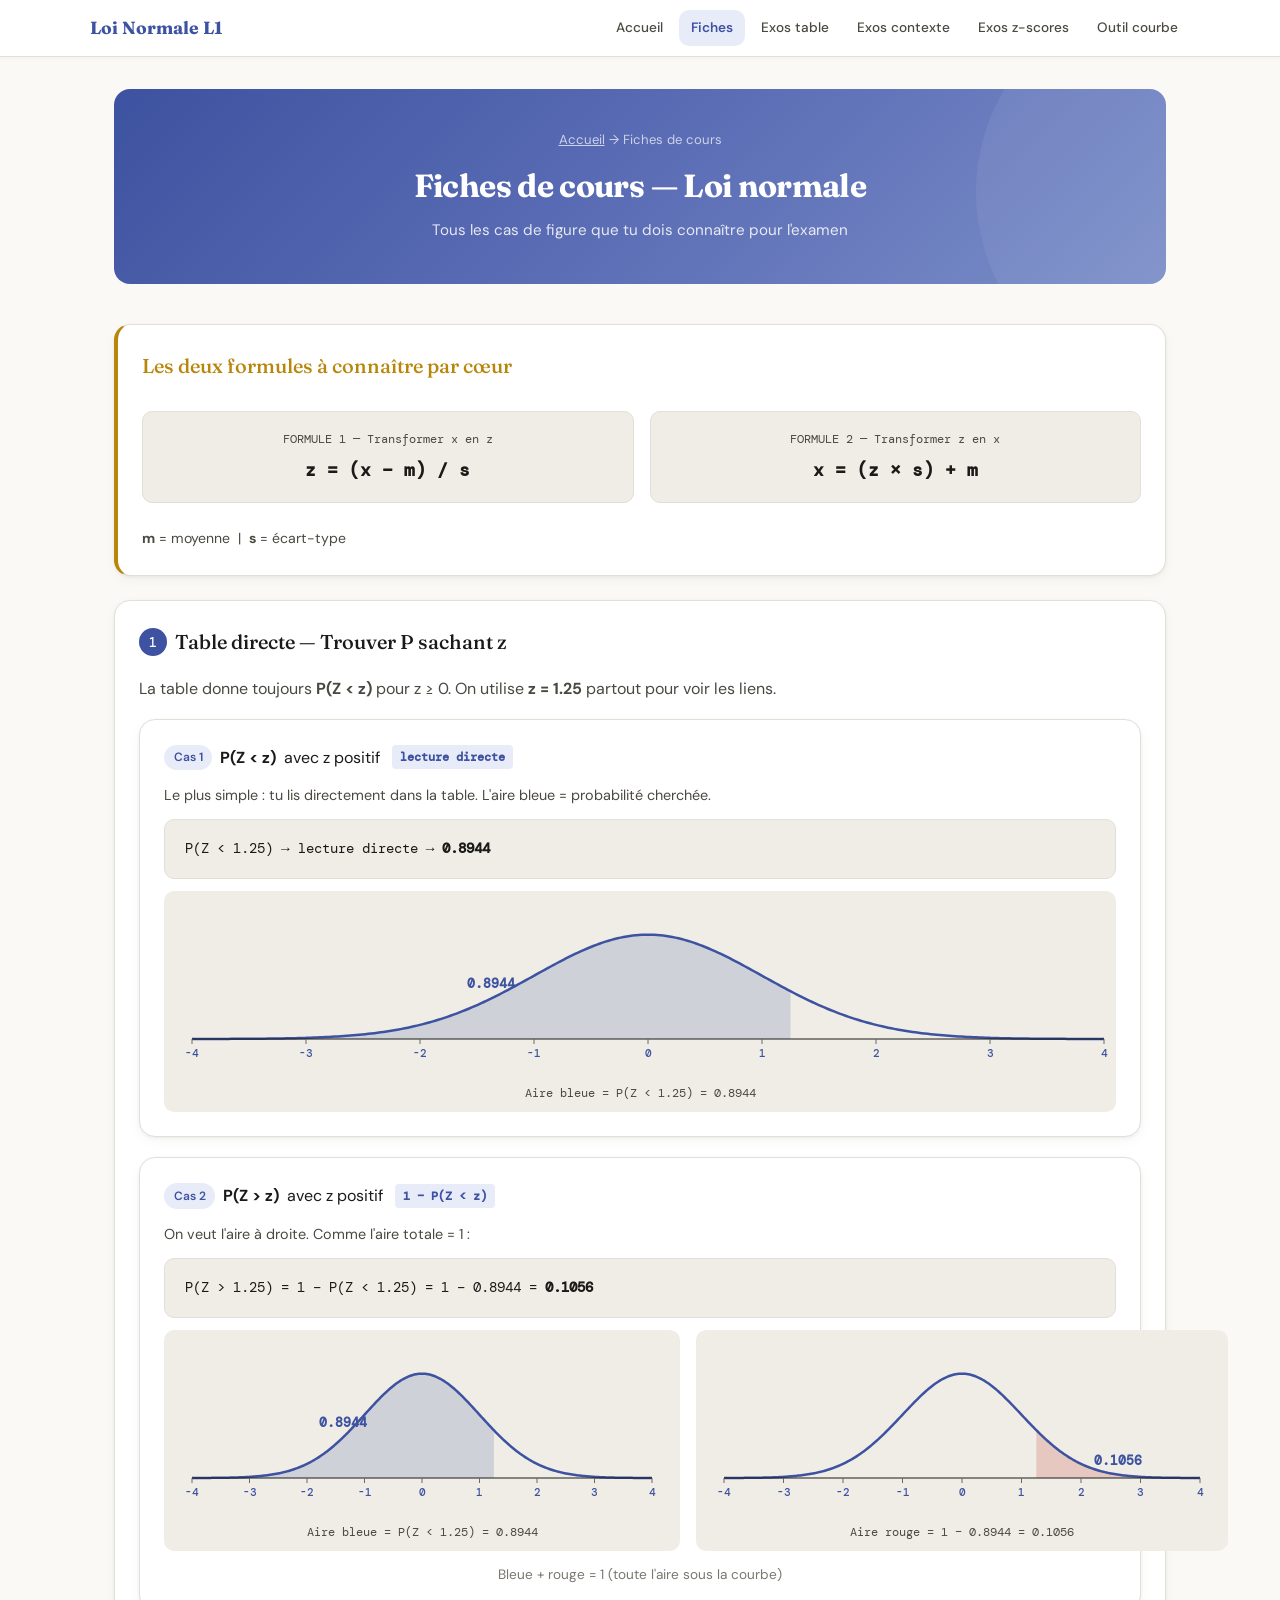
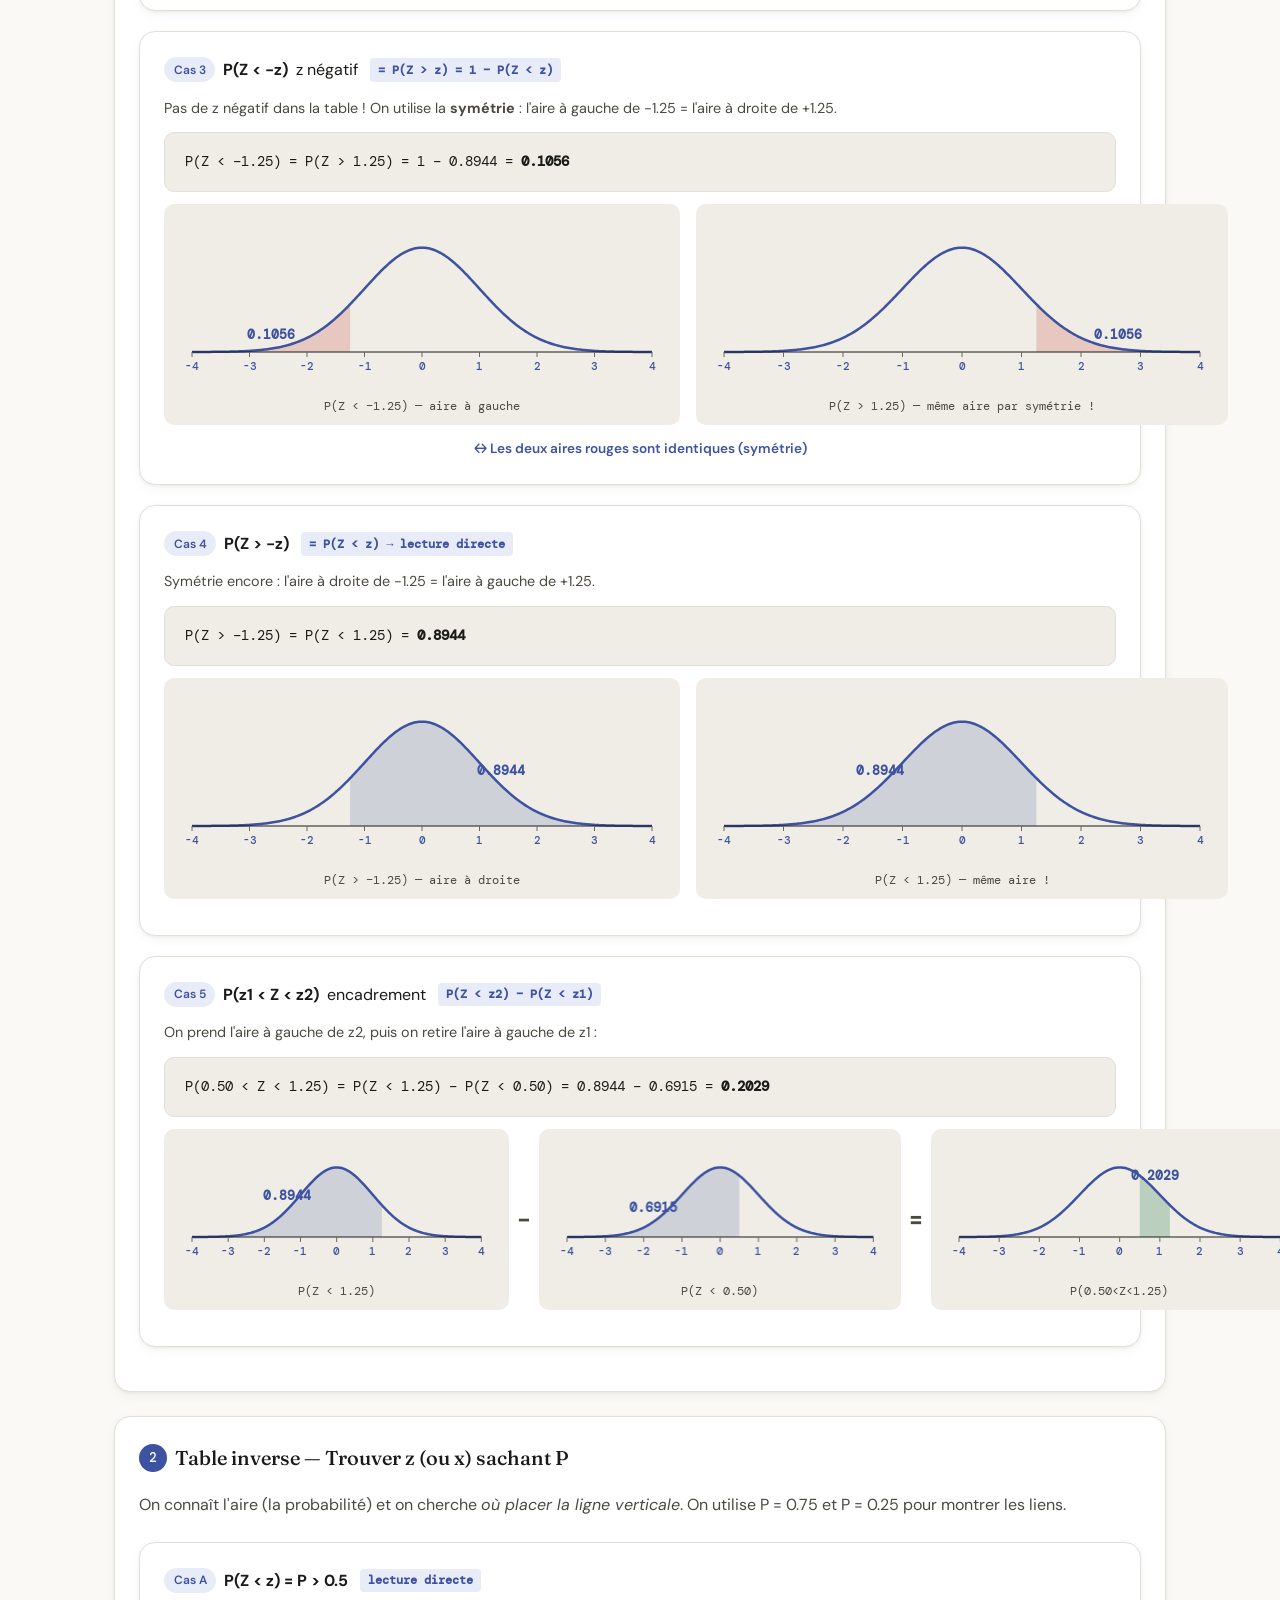
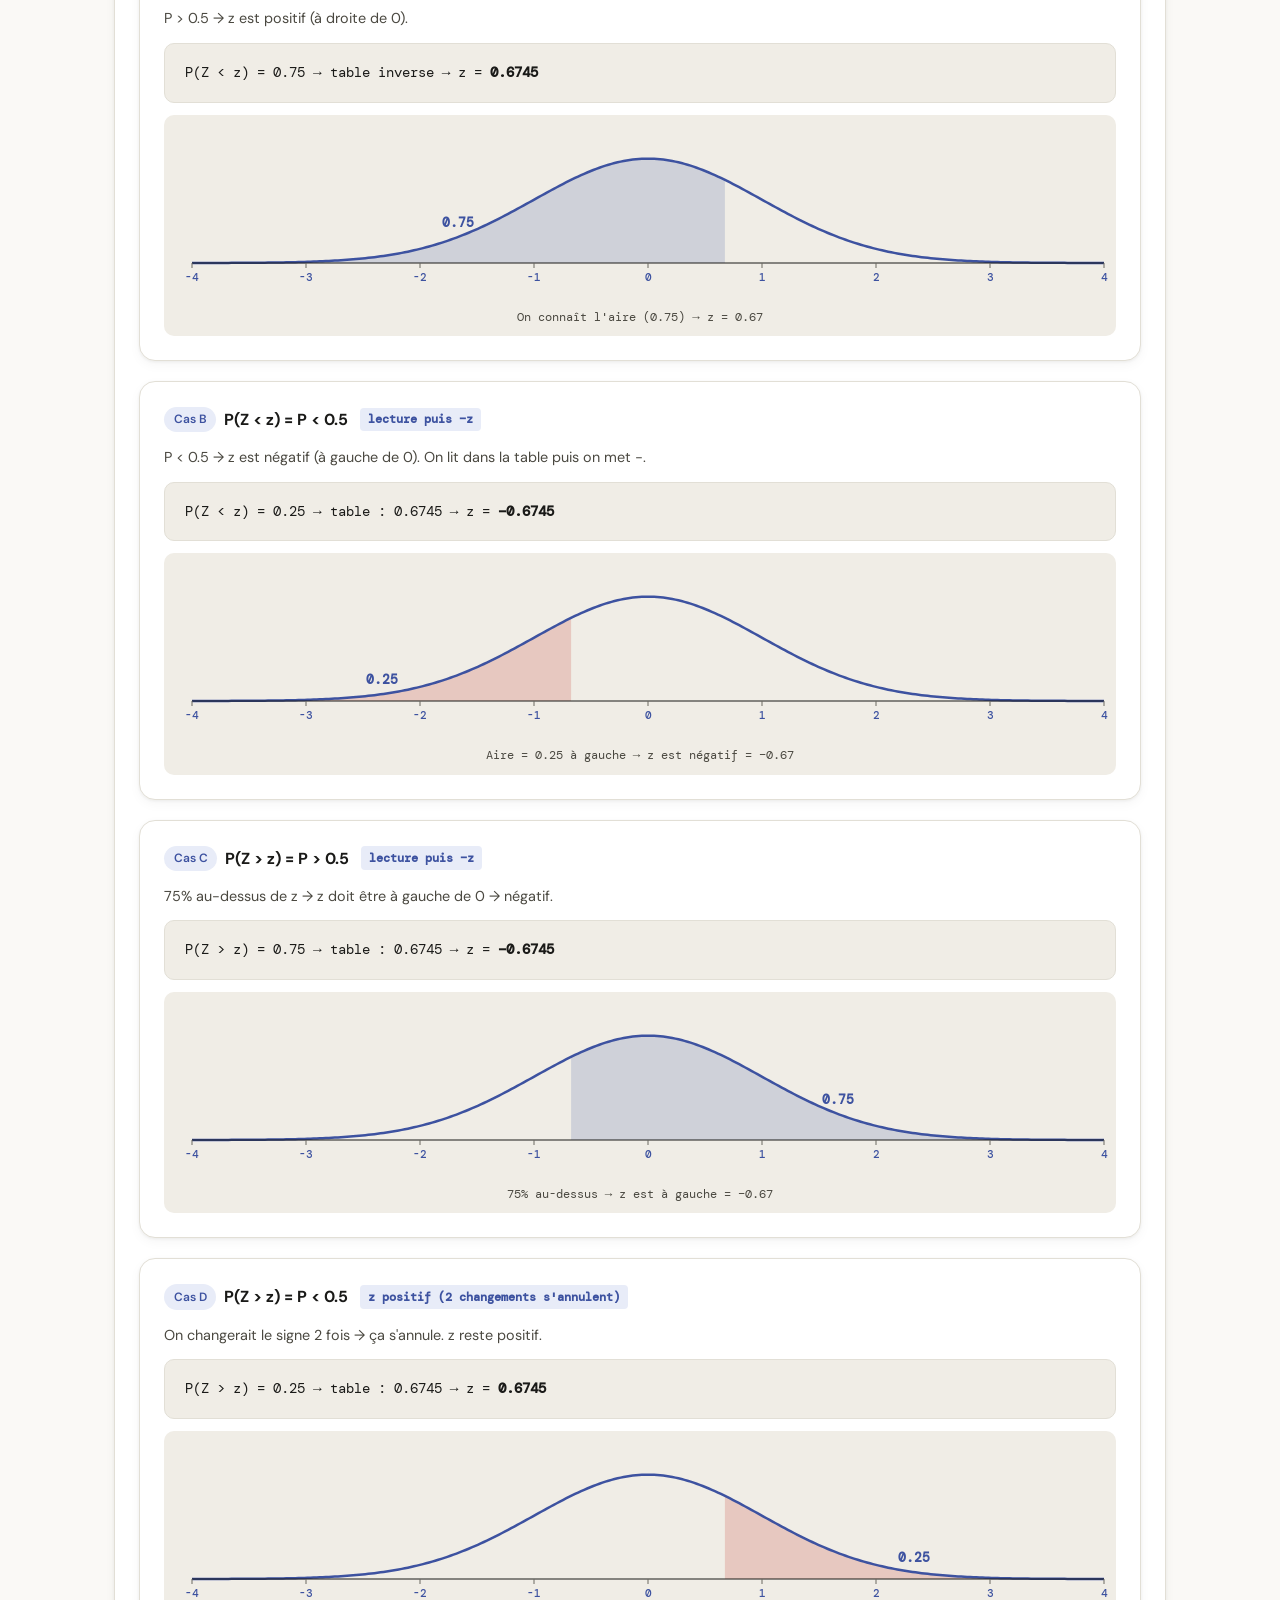
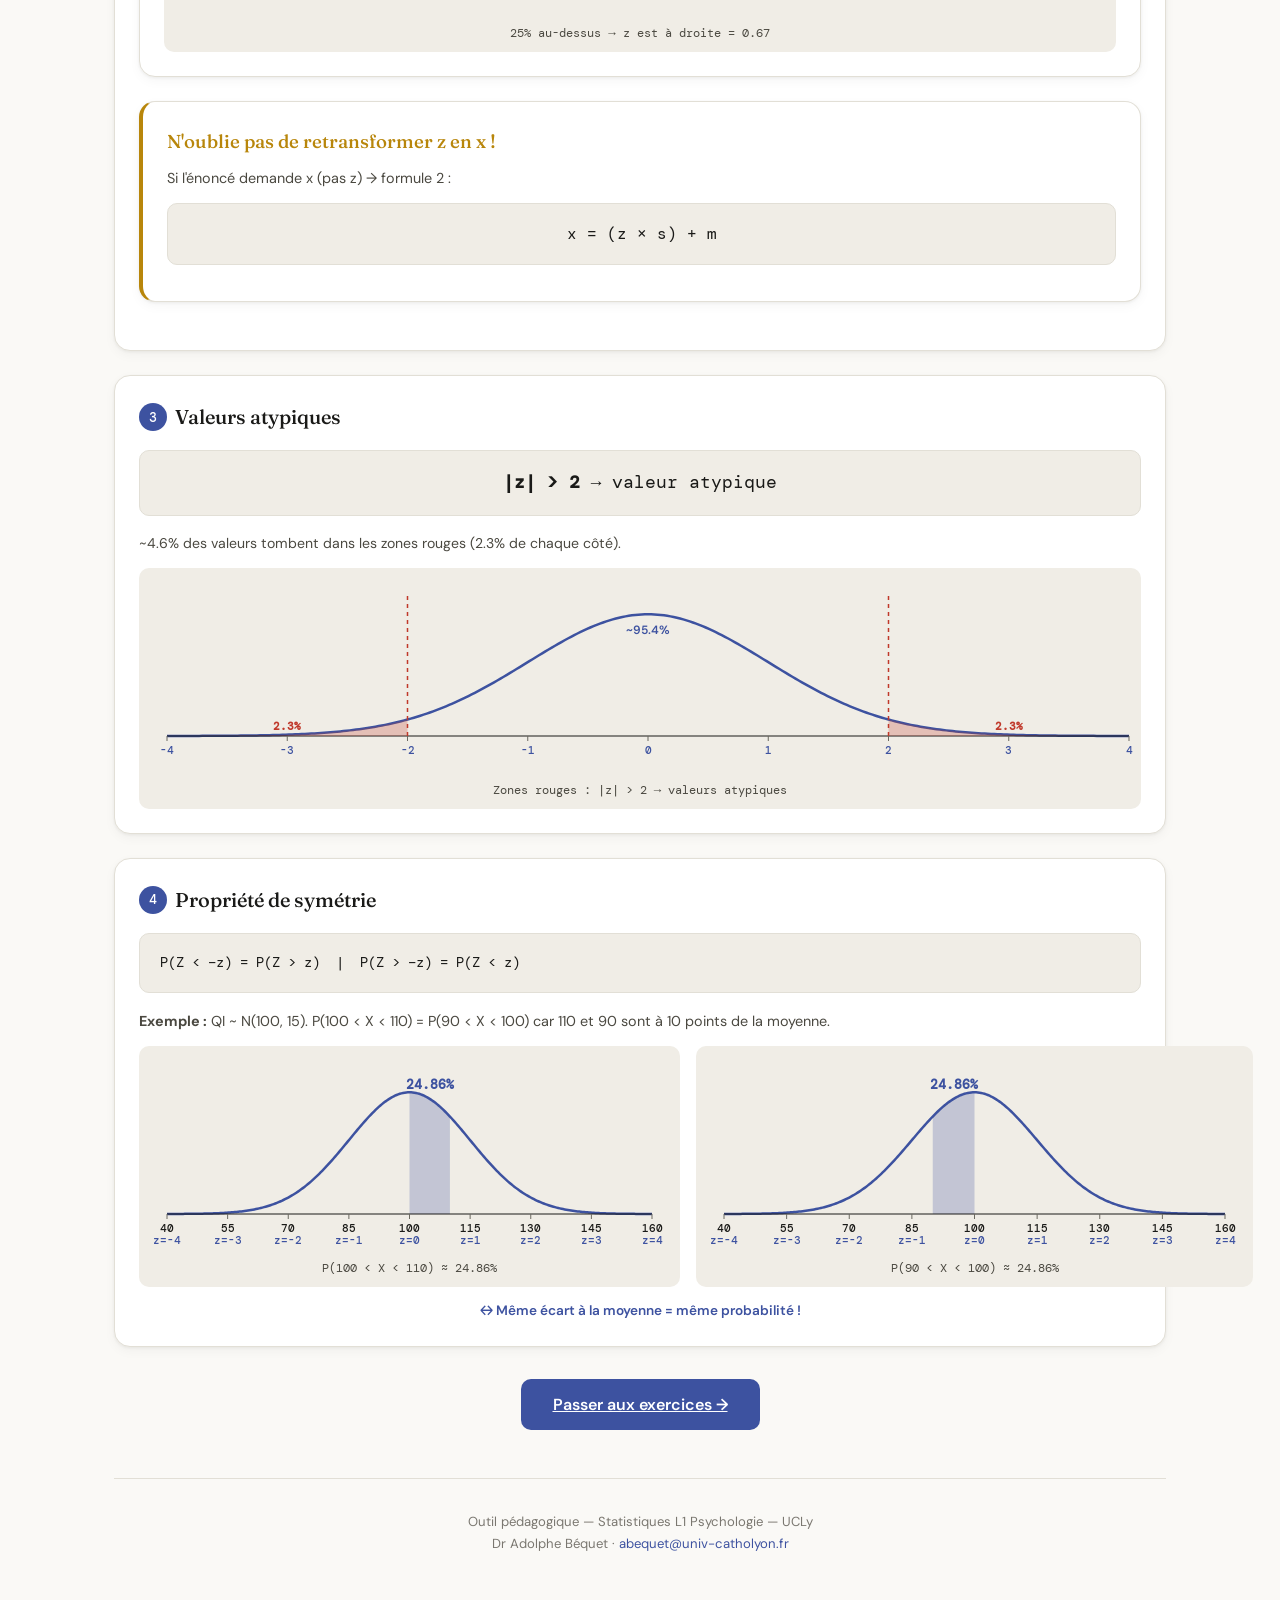
==== cours.html @ 451a89ed "Add files via upload" ====
<!DOCTYPE html>
<html lang="fr">
<head>
<meta charset="UTF-8">
<meta name="viewport" content="width=device-width, initial-scale=1.0">
<title>Fiches de cours — Loi Normale</title>
<style>
/* ═══════════════════════════════════════
   Loi Normale — Site de révisions L1 Psycho
   Shared stylesheet
   ═══════════════════════════════════════ */

@import url('https://fonts.googleapis.com/css2?family=DM+Sans:ital,wght@0,400;0,500;0,600;0,700&family=DM+Mono:wght@400;500&family=Fraunces:ital,opsz,wght@0,9..144,300;0,9..144,500;0,9..144,700;1,9..144,400&display=swap');

:root {
  --bg: #FAF9F6;
  --bg-card: #FFFFFF;
  --bg-accent: #F0EDE6;
  --bg-input: #F7F5F0;
  --text: #1A1A18;
  --text-muted: #4A4840;
  --text-hint: #7A7770;
  --accent: #3D52A0;
  --accent-hover: #2F4390;
  --accent-light: #E8ECF8;
  --accent-mid: #7B8EC8;
  --teal: #1D7A4E;
  --teal-light: #E6F4ED;
  --danger: #C0392B;
  --danger-light: #FBEAEA;
  --warning: #B8860B;
  --warning-light: #FDF5E1;
  --border: #E2DFD6;
  --border-strong: #C9C5B8;
  --shadow: 0 1px 3px rgba(26,26,24,0.06), 0 4px 12px rgba(26,26,24,0.04);
  --shadow-lg: 0 4px 16px rgba(26,26,24,0.08), 0 12px 40px rgba(26,26,24,0.06);
  --radius: 10px;
  --radius-lg: 16px;
  --font-body: 'DM Sans', sans-serif;
  --font-heading: 'Fraunces', serif;
  --font-mono: 'DM Mono', monospace;
}

* { box-sizing: border-box; margin: 0; padding: 0; }

body {
  font-family: var(--font-body);
  background: var(--bg);
  color: var(--text);
  line-height: 1.7;
  min-height: 100vh;
  font-size: 16px;
}

/* ── Layout ── */
.container { max-width: 1100px; margin: 0 auto; padding: 2rem 1.5rem 4rem; }

/* ── Navigation ── */
.site-nav {
  background: white;
  border-bottom: 1px solid var(--border);
  padding: 0 1.5rem;
  position: sticky;
  top: 0;
  z-index: 100;
  box-shadow: 0 1px 4px rgba(0,0,0,0.04);
}
.site-nav .nav-inner {
  max-width: 1100px;
  margin: 0 auto;
  display: flex;
  align-items: center;
  gap: 1rem;
  min-height: 56px;
  flex-wrap: wrap;
}
.site-nav .nav-brand {
  font-family: var(--font-heading);
  font-weight: 700;
  font-size: 1.1rem;
  color: var(--accent);
  text-decoration: none;
  white-space: nowrap;
  margin-right: auto;
}
.site-nav .nav-links {
  display: flex;
  gap: 0.25rem;
  flex-wrap: wrap;
  list-style: none;
}
.site-nav .nav-links a {
  display: block;
  padding: 0.4rem 0.75rem;
  font-size: 0.85rem;
  font-weight: 500;
  color: var(--text-muted);
  text-decoration: none;
  border-radius: var(--radius);
  transition: all 0.2s;
  white-space: nowrap;
}
.site-nav .nav-links a:hover { background: var(--bg-accent); color: var(--text); }
.site-nav .nav-links a.active { background: var(--accent-light); color: var(--accent); font-weight: 600; }

/* ── Page header ── */
.page-header {
  text-align: center;
  margin-bottom: 2.5rem;
  padding: 2.5rem 2rem;
  background: linear-gradient(135deg, #3D52A0 0%, #5B6DB5 50%, #7B8EC8 100%);
  border-radius: var(--radius-lg);
  color: white;
  position: relative;
  overflow: hidden;
}
.page-header::before {
  content: '';
  position: absolute;
  top: -50%; right: -20%;
  width: 400px; height: 400px;
  border-radius: 50%;
  background: rgba(255,255,255,0.06);
}
.page-header h1 {
  font-family: var(--font-heading);
  font-weight: 700;
  font-size: 2rem;
  letter-spacing: -0.02em;
  margin-bottom: 0.25rem;
  position: relative;
}
.page-header p { font-size: 0.95rem; opacity: 0.85; position: relative; }
.page-header .breadcrumb {
  font-size: 0.82rem;
  opacity: 0.7;
  margin-bottom: 0.5rem;
  position: relative;
}
.page-header .breadcrumb a { color: white; text-decoration: underline; }

/* ── Section titles ── */
.section-title {
  font-family: var(--font-heading);
  font-weight: 500;
  font-size: 1.25rem;
  margin-bottom: 1rem;
  display: flex;
  align-items: center;
  gap: 0.5rem;
}
.section-title .num {
  display: inline-flex;
  align-items: center;
  justify-content: center;
  width: 28px; height: 28px;
  border-radius: 50%;
  background: var(--accent);
  color: white;
  font-family: var(--font-mono);
  font-size: 0.8rem;
  font-weight: 500;
  flex-shrink: 0;
}

/* ── Cards ── */
.card {
  background: var(--bg-card);
  border: 1px solid var(--border);
  border-radius: var(--radius-lg);
  padding: 1.5rem;
  margin-bottom: 1.5rem;
  box-shadow: var(--shadow);
}
.card.card-accent { border-left: 4px solid var(--accent); }
.card.card-success { border-left: 4px solid var(--teal); }
.card.card-warning { border-left: 4px solid var(--warning); }

/* ── Formulas ── */
.formula-card {
  background: var(--warning-light);
  border: 1px solid #E8D5A0;
  border-radius: var(--radius);
  padding: 1rem 1.25rem;
  margin-bottom: 1.5rem;
  font-size: 0.9rem;
}
.formula-card strong {
  color: var(--warning);
  font-family: var(--font-mono);
}

.formula-box {
  background: var(--bg-accent);
  border: 1px solid var(--border);
  border-radius: var(--radius);
  padding: 1rem 1.25rem;
  font-family: var(--font-mono);
  font-size: 0.9rem;
  line-height: 1.8;
  margin: 0.75rem 0;
}

/* ── Buttons ── */
.btn {
  display: inline-flex;
  align-items: center;
  gap: 0.4rem;
  padding: 0.6rem 1.2rem;
  border: none;
  border-radius: var(--radius);
  font-family: var(--font-body);
  font-size: 0.9rem;
  font-weight: 600;
  cursor: pointer;
  transition: all 0.2s;
}
.btn-primary { background: var(--accent); color: white; }
.btn-primary:hover { background: var(--accent-hover); transform: translateY(-1px); }
.btn-primary:active { transform: translateY(0); }
.btn-secondary { background: var(--bg-accent); color: var(--text); border: 1px solid var(--border); }
.btn-secondary:hover { background: var(--border); }
.btn-success { background: var(--teal); color: white; }
.btn-success:hover { background: #166B41; }
.btn-row { display: flex; gap: 0.75rem; margin-top: 1rem; flex-wrap: wrap; }

/* ── Form elements ── */
.param-group label {
  display: block;
  font-size: 0.8rem;
  font-weight: 600;
  color: var(--text-muted);
  text-transform: uppercase;
  letter-spacing: 0.05em;
  margin-bottom: 0.35rem;
}
.param-group input, .param-group select {
  width: 100%;
  padding: 0.6rem 0.8rem;
  border: 1px solid var(--border);
  border-radius: var(--radius);
  font-family: var(--font-mono);
  font-size: 1rem;
  background: var(--bg-input);
  color: var(--text);
  transition: border-color 0.2s, box-shadow 0.2s;
}
.param-group input:focus, .param-group select:focus {
  outline: none;
  border-color: var(--accent);
  box-shadow: 0 0 0 3px var(--accent-light);
}

/* ── Tables ── */
table { width: 100%; border-collapse: collapse; font-size: 0.9rem; }
thead th {
  background: var(--bg-accent);
  padding: 0.7rem 1rem;
  text-align: left;
  font-weight: 600;
  font-size: 0.8rem;
  text-transform: uppercase;
  letter-spacing: 0.04em;
  color: var(--text-muted);
  border-bottom: 2px solid var(--border);
  white-space: nowrap;
}
tbody td {
  padding: 0.65rem 1rem;
  border-bottom: 1px solid var(--border);
  font-family: var(--font-mono);
  font-size: 0.88rem;
}
tbody tr:hover { background: var(--bg-accent); }

/* ── Badges ── */
.badge {
  display: inline-block;
  padding: 0.15rem 0.6rem;
  border-radius: 99px;
  font-size: 0.75rem;
  font-weight: 600;
  font-family: var(--font-body);
}
.badge-ok { background: var(--teal-light); color: var(--teal); }
.badge-extreme { background: var(--danger-light); color: var(--danger); }
.badge-info { background: var(--accent-light); color: var(--accent); }

/* ── Exercise components ── */
.exercise-block {
  background: var(--bg-card);
  border: 1px solid var(--border);
  border-radius: var(--radius-lg);
  padding: 1.5rem;
  margin-bottom: 2rem;
  box-shadow: var(--shadow);
}
.exercise-block .exercise-header {
  display: flex;
  align-items: center;
  gap: 0.75rem;
  margin-bottom: 1rem;
  padding-bottom: 0.75rem;
  border-bottom: 1px solid var(--border);
}
.exercise-block .exercise-num {
  display: inline-flex;
  align-items: center;
  justify-content: center;
  width: 36px; height: 36px;
  border-radius: 50%;
  background: var(--accent);
  color: white;
  font-family: var(--font-mono);
  font-size: 0.9rem;
  font-weight: 600;
  flex-shrink: 0;
}
.exercise-block .exercise-label {
  font-family: var(--font-heading);
  font-weight: 500;
  font-size: 1.1rem;
}
.exercise-block .exercise-difficulty {
  margin-left: auto;
}
.exercise-block .exercise-context {
  background: var(--bg-accent);
  border-radius: var(--radius);
  padding: 1rem 1.25rem;
  margin-bottom: 1rem;
  font-size: 0.92rem;
  line-height: 1.7;
}
.exercise-block .question-block {
  margin: 1rem 0;
  padding: 0.75rem 0;
}
.exercise-block .question-text {
  font-weight: 600;
  color: var(--accent);
  margin-bottom: 0.5rem;
}
.exercise-block .answer-input {
  display: flex;
  gap: 0.5rem;
  align-items: center;
  margin: 0.5rem 0;
}
.exercise-block .answer-input input {
  padding: 0.5rem 0.75rem;
  border: 1px solid var(--border);
  border-radius: var(--radius);
  font-family: var(--font-mono);
  font-size: 0.95rem;
  background: var(--bg-input);
  flex: 1;
  max-width: 300px;
}
.exercise-block .answer-input input:focus {
  outline: none;
  border-color: var(--accent);
  box-shadow: 0 0 0 3px var(--accent-light);
}

/* ── Correction / solution reveal ── */
.solution {
  display: none;
  margin-top: 0.75rem;
  padding: 1rem 1.25rem;
  background: var(--teal-light);
  border: 1px solid #B8E0CC;
  border-radius: var(--radius);
  animation: slideDown 0.3s ease;
}
.solution.visible { display: block; }
.solution .step {
  font-family: var(--font-mono);
  font-size: 0.88rem;
  margin: 0.3rem 0;
  padding: 0.2rem 0;
  color: var(--text);
}
.solution .step-label {
  font-family: var(--font-body);
  font-weight: 600;
  font-size: 0.78rem;
  text-transform: uppercase;
  letter-spacing: 0.04em;
  color: var(--teal);
  margin-top: 0.5rem;
  margin-bottom: 0.15rem;
}
.solution .result {
  font-size: 1.2rem;
  font-weight: 700;
  color: var(--teal);
  font-family: var(--font-mono);
  margin-top: 0.5rem;
}
.solution .explanation {
  font-family: var(--font-body);
  font-size: 0.88rem;
  color: var(--text-muted);
  margin-top: 0.25rem;
  font-style: italic;
}

@keyframes slideDown {
  from { opacity: 0; transform: translateY(-8px); }
  to { opacity: 1; transform: translateY(0); }
}

/* ── Feedback ── */
.feedback-correct {
  color: var(--teal);
  font-weight: 600;
  font-size: 0.88rem;
}
.feedback-incorrect {
  color: var(--danger);
  font-weight: 600;
  font-size: 0.88rem;
}

/* ── Grid layouts ── */
.grid-2 { display: grid; grid-template-columns: 1fr 1fr; gap: 1rem; }
.grid-3 { display: grid; grid-template-columns: repeat(3, 1fr); gap: 1rem; }

@media (max-width: 768px) {
  .grid-2, .grid-3 { grid-template-columns: 1fr; }
  .page-header h1 { font-size: 1.5rem; }
  .site-nav .nav-links { gap: 0; }
  .site-nav .nav-links a { padding: 0.3rem 0.5rem; font-size: 0.78rem; }
}

/* ── Home page cards ── */
.nav-card {
  background: var(--bg-card);
  border: 1px solid var(--border);
  border-radius: var(--radius-lg);
  padding: 1.5rem;
  text-decoration: none;
  color: var(--text);
  transition: all 0.25s;
  display: block;
  box-shadow: var(--shadow);
}
.nav-card:hover {
  transform: translateY(-3px);
  box-shadow: var(--shadow-lg);
  border-color: var(--accent-mid);
}
.nav-card .card-icon {
  width: 44px; height: 44px;
  border-radius: 12px;
  display: flex;
  align-items: center;
  justify-content: center;
  font-size: 1.3rem;
  margin-bottom: 0.75rem;
  font-weight: 700;
}
.nav-card h3 {
  font-family: var(--font-heading);
  font-weight: 500;
  font-size: 1.1rem;
  margin-bottom: 0.3rem;
}
.nav-card p {
  font-size: 0.85rem;
  color: var(--text-muted);
  line-height: 1.5;
}

/* ── Mini curve (canvas) ── */
.mini-curve {
  position: relative;
  width: 100%;
  border-radius: var(--radius);
  overflow: hidden;
}
.mini-curve canvas { display: block; width: 100%; }

/* ── Reveal btn ── */
.btn-reveal {
  background: none;
  border: 1px dashed var(--border-strong);
  color: var(--text-muted);
  padding: 0.5rem 1rem;
  border-radius: var(--radius);
  font-family: var(--font-body);
  font-size: 0.85rem;
  font-weight: 500;
  cursor: pointer;
  transition: all 0.2s;
}
.btn-reveal:hover { border-color: var(--accent); color: var(--accent); background: var(--accent-light); }

/* ── Progress indicator ── */
.progress-bar {
  width: 100%;
  height: 6px;
  background: var(--bg-accent);
  border-radius: 3px;
  margin: 1rem 0;
  overflow: hidden;
}
.progress-bar .progress-fill {
  height: 100%;
  background: var(--accent);
  border-radius: 3px;
  transition: width 0.4s ease;
}

/* ── Score tracker ── */
.score-tracker {
  position: sticky;
  top: 60px;
  z-index: 50;
  background: var(--bg-card);
  border: 1px solid var(--border);
  border-radius: var(--radius);
  padding: 0.5rem 1rem;
  margin-bottom: 1.5rem;
  display: flex;
  align-items: center;
  gap: 1rem;
  box-shadow: var(--shadow);
  flex-wrap: wrap;
}
.score-tracker .score-label {
  font-size: 0.82rem;
  font-weight: 600;
  color: var(--text-muted);
  text-transform: uppercase;
  letter-spacing: 0.04em;
}
.score-tracker .score-value {
  font-family: var(--font-mono);
  font-size: 1.1rem;
  font-weight: 700;
  color: var(--accent);
}
.score-tracker .score-bar {
  flex: 1;
  min-width: 100px;
  height: 8px;
  background: var(--bg-accent);
  border-radius: 4px;
  overflow: hidden;
}
.score-tracker .score-bar-fill {
  height: 100%;
  background: linear-gradient(90deg, var(--accent), var(--teal));
  border-radius: 4px;
  transition: width 0.4s ease;
}

/* ── Footer ── */
footer {
  text-align: center;
  margin-top: 3rem;
  padding-top: 2rem;
  border-top: 1px solid var(--border);
  font-size: 0.82rem;
  color: var(--text-hint);
}
footer a { color: var(--accent); text-decoration: none; }
footer a:hover { text-decoration: underline; }

/* ── Tooltip style for rules ── */
.rule-tag {
  display: inline-block;
  padding: 0.1rem 0.5rem;
  background: var(--accent-light);
  color: var(--accent);
  border-radius: 4px;
  font-size: 0.75rem;
  font-weight: 600;
  font-family: var(--font-mono);
  margin-left: 0.25rem;
}

/* ── Table input for z-score exercises ── */
.z-table-input {
  width: 80px;
  padding: 0.35rem 0.5rem;
  border: 1px solid var(--border);
  border-radius: 6px;
  font-family: var(--font-mono);
  font-size: 0.88rem;
  text-align: center;
  background: var(--bg-input);
}
.z-table-input:focus {
  outline: none;
  border-color: var(--accent);
  box-shadow: 0 0 0 3px var(--accent-light);
}
.z-table-input.correct { border-color: var(--teal); background: var(--teal-light); }
.z-table-input.incorrect { border-color: var(--danger); background: var(--danger-light); }

</style>
<style>
.case-grid { display: grid; grid-template-columns: 1fr 1fr; gap: 1rem; margin: 0.75rem 0; }
.encadrement-grid { display: grid; grid-template-columns: 1fr auto 1fr auto 1fr; gap: 0.5rem; align-items: center; margin: 0.75rem 0; }
@media (max-width: 700px) { .case-grid { grid-template-columns: 1fr; } .encadrement-grid { grid-template-columns: 1fr; } .encadrement-grid .op { display: none; } }
.case-graph { background: var(--bg-accent); border-radius: var(--radius); padding: 0.5rem; text-align: center; }
.case-graph canvas { display: block; width: 100%; }
.case-graph .graph-label { font-size: 0.78rem; color: var(--text-muted); margin-top: 0.25rem; font-family: var(--font-mono); }
.op { font-size: 1.5rem; color: var(--text-muted); font-weight: 700; text-align: center; }
</style>
</head>
<body>
<script>
/* ═══════════════════════════════════════
   Shared JS — Normal distribution math & UI utils
   ═══════════════════════════════════════ */

// ── Normal distribution functions ──
function normalPDF(z) {
  return Math.exp(-0.5 * z * z) / Math.sqrt(2 * Math.PI);
}

function normalCDF(z) {
  const a1=0.254829592, a2=-0.284496736, a3=1.421413741, a4=-1.453152027, a5=1.061405429, p=0.3275911;
  const s = z < 0 ? -1 : 1;
  const x = Math.abs(z) / Math.sqrt(2);
  const t = 1 / (1 + p * x);
  const y = 1 - (((((a5*t + a4)*t) + a3)*t + a2)*t + a1)*t * Math.exp(-x*x);
  return 0.5 * (1 + s * y);
}

function normalInvCDF(p) {
  if (p <= 0) return -Infinity;
  if (p >= 1) return Infinity;
  if (p < 0.5) return -normalInvCDF(1 - p);
  const a = [-3.969683028665376e+01, 2.209460984245205e+02, -2.759285104469687e+02,
             1.383577518672690e+02, -3.066479806614716e+01, 2.506628277459239e+00];
  const b = [-5.447609879822406e+01, 1.615858368580409e+02, -1.556989798598866e+02,
             6.680131188771972e+01, -1.328068155288572e+01];
  const c = [-7.784894002430293e-03, -3.223964580411365e-01, -2.400758277161838e+00,
             -2.549732539343734e+00, 4.374664141464968e+00, 2.938163982698783e+00];
  const d = [7.784695709041462e-03, 3.224671290700398e-01, 2.445134137142996e+00, 3.754408661907416e+00];
  const pL = 0.02425, pH = 1 - pL;
  let q, r;
  if (p < pL) {
    q = Math.sqrt(-2 * Math.log(p));
    return (((((c[0]*q+c[1])*q+c[2])*q+c[3])*q+c[4])*q+c[5]) / ((((d[0]*q+d[1])*q+d[2])*q+d[3])*q+1);
  } else if (p <= pH) {
    q = p - 0.5; r = q * q;
    return (((((a[0]*r+a[1])*r+a[2])*r+a[3])*r+a[4])*r+a[5])*q / (((((b[0]*r+b[1])*r+b[2])*r+b[3])*r+b[4])*r+1);
  } else {
    q = Math.sqrt(-2 * Math.log(1 - p));
    return -(((((c[0]*q+c[1])*q+c[2])*q+c[3])*q+c[4])*q+c[5]) / ((((d[0]*q+d[1])*q+d[2])*q+d[3])*q+1);
  }
}

// ── Round to n decimals ──
function R(val, n = 4) {
  return Math.round(val * Math.pow(10, n)) / Math.pow(10, n);
}
function R2(val) { return R(val, 2); }

// ── Navigation component ──
function renderNav(activePage) {
  const pages = [
    { id: 'index', label: 'Accueil', href: 'index.html' },
    { id: 'cours', label: 'Fiches', href: 'cours.html' },
    { id: 'exercices-table', label: 'Exos table', href: 'exercices-table.html' },
    { id: 'exercices-contexte', label: 'Exos contexte', href: 'exercices-contexte.html' },
    { id: 'exercices-zscore', label: 'Exos z-scores', href: 'exercices-zscore.html' },
    { id: 'outil', label: 'Outil courbe', href: 'outil.html' },
  ];

  const nav = document.createElement('nav');
  nav.className = 'site-nav';
  nav.innerHTML = `
    <div class="nav-inner">
      <a href="index.html" class="nav-brand">Loi Normale L1</a>
      <ul class="nav-links">
        ${pages.map(p => `<li><a href="${p.href}" class="${p.id === activePage ? 'active' : ''}">${p.label}</a></li>`).join('')}
      </ul>
    </div>
  `;
  document.body.prepend(nav);
}

// ── Solution toggle ──
function toggleSolution(btn, solutionId) {
  const sol = document.getElementById(solutionId);
  if (sol.classList.contains('visible')) {
    sol.classList.remove('visible');
    btn.textContent = 'Voir le corrigé';
  } else {
    sol.classList.add('visible');
    btn.textContent = 'Masquer le corrigé';
  }
}

// ── Mini curve drawing ──
function drawMiniCurve(canvasId, options = {}) {
  const canvas = document.getElementById(canvasId);
  if (!canvas) return;
  const rect = canvas.parentElement.getBoundingClientRect();
  const dpr = window.devicePixelRatio || 1;
  const w = rect.width;
  const h = options.height || 180;
  canvas.width = w * dpr;
  canvas.height = h * dpr;
  canvas.style.width = w + 'px';
  canvas.style.height = h + 'px';
  const ctx = canvas.getContext('2d');
  ctx.setTransform(dpr, 0, 0, dpr, 0, 0);

  const mu = options.mu || 0;
  const sigma = options.sigma || 1;
  const zRange = 4;
  const pad = { top: 20, right: 20, bottom: 40, left: 20 };
  const xMin = mu - zRange * sigma;
  const xMax = mu + zRange * sigma;
  const yMax = normalPDF(0) * 1.15;
  const plotBottom = h - pad.bottom;

  function xToPx(xVal) { return pad.left + ((xVal - xMin) / (xMax - xMin)) * (w - pad.left - pad.right); }
  function yToPx(yVal) { return pad.top + (1 - yVal / yMax) * (h - pad.top - pad.bottom); }

  ctx.clearRect(0, 0, w, h);

  // Fill area if specified
  if (options.fillFrom !== undefined && options.fillTo !== undefined) {
    const lo = Math.max(options.fillFrom, xMin);
    const hi = Math.min(options.fillTo, xMax);
    ctx.save();
    ctx.beginPath();
    const steps = 150;
    for (let i = 0; i <= steps; i++) {
      const xv = lo + (hi - lo) * i / steps;
      const z = (xv - mu) / sigma;
      if (i === 0) ctx.moveTo(xToPx(xv), plotBottom);
      ctx.lineTo(xToPx(xv), yToPx(normalPDF(z)));
    }
    ctx.lineTo(xToPx(hi), plotBottom);
    ctx.closePath();
    ctx.fillStyle = options.fillColor || 'rgba(61, 82, 160, 0.18)';
    ctx.fill();
    ctx.restore();
  }

  // Curve
  ctx.save();
  ctx.beginPath();
  for (let i = 0; i <= 300; i++) {
    const xv = xMin + (xMax - xMin) * i / 300;
    const z = (xv - mu) / sigma;
    const px = xToPx(xv), py = yToPx(normalPDF(z));
    if (i === 0) ctx.moveTo(px, py); else ctx.lineTo(px, py);
  }
  ctx.strokeStyle = '#3D52A0';
  ctx.lineWidth = 2.5;
  ctx.stroke();
  ctx.restore();

  // Axis
  ctx.save();
  ctx.beginPath();
  ctx.moveTo(pad.left, plotBottom);
  ctx.lineTo(w - pad.right, plotBottom);
  ctx.strokeStyle = '#1A1A18';
  ctx.lineWidth = 1;
  ctx.stroke();

  // Ticks
  ctx.font = "500 11px 'DM Mono', monospace";
  ctx.textAlign = 'center';
  ctx.fillStyle = '#3D52A0';
  for (let z = -zRange; z <= zRange; z++) {
    const xv = mu + z * sigma;
    const px = xToPx(xv);
    ctx.beginPath(); ctx.moveTo(px, plotBottom); ctx.lineTo(px, plotBottom + 5);
    ctx.strokeStyle = '#6B6960'; ctx.lineWidth = 1; ctx.stroke();
    if (options.showX) {
      const label = Number.isInteger(xv) ? xv.toString() : xv.toFixed(1);
      ctx.fillStyle = '#1A1A18';
      ctx.fillText(label, px, plotBottom + 18);
      ctx.fillStyle = '#3D52A0';
      ctx.fillText(`z=${z}`, px, plotBottom + 30);
    } else {
      ctx.fillText(`${z}`, px, plotBottom + 18);
    }
  }
  ctx.restore();

  // Probability label if specified
  if (options.probLabel) {
    const midX = ((options.fillFrom || 0) + (options.fillTo || 0)) / 2;
    const px = xToPx(midX);
    const py = yToPx(normalPDF((midX - mu) / sigma)) - 10;
    ctx.save();
    ctx.font = "600 13px 'DM Mono', monospace";
    ctx.textAlign = 'center';
    ctx.fillStyle = '#3D52A0';
    ctx.fillText(options.probLabel, px, Math.max(py, pad.top + 15));
    ctx.restore();
  }
}

// ── Check numeric answer ──
function checkAnswer(inputId, expected, tolerance) {
  const input = document.getElementById(inputId);
  const val = parseFloat(input.value.replace(',', '.'));
  const tol = tolerance || 0.02;
  if (isNaN(val)) return null;
  return Math.abs(val - expected) <= tol;
}

// ── Score tracker ──
const ScoreTracker = {
  total: 0,
  correct: 0,
  answered: new Set(),

  init(totalQuestions) {
    this.total = totalQuestions;
    this.correct = 0;
    this.answered = new Set();
  },

  record(questionId, isCorrect) {
    if (this.answered.has(questionId)) return;
    this.answered.add(questionId);
    if (isCorrect) this.correct++;
    this.update();
  },

  update() {
    const valEl = document.getElementById('score-value');
    const barEl = document.getElementById('score-bar-fill');
    if (valEl) valEl.textContent = `${this.correct} / ${this.total}`;
    if (barEl) barEl.style.width = `${(this.answered.size / this.total) * 100}%`;
  },

  renderWidget() {
    return `<div class="score-tracker">
      <span class="score-label">Score</span>
      <span class="score-value" id="score-value">0 / ${this.total}</span>
      <div class="score-bar"><div class="score-bar-fill" id="score-bar-fill" style="width:0%"></div></div>
      <span style="font-size:0.78rem;color:var(--text-hint);">${this.total} questions</span>
    </div>`;
  }
};

// ── Validate answer with visual feedback + score ──
function validateAnswer(inputId, expected, questionId, tolerance) {
  const input = document.getElementById(inputId);
  const val = parseFloat(input.value.replace(',', '.'));
  const tol = tolerance || 0.025;
  if (isNaN(val)) { input.style.borderColor = 'var(--warning)'; return; }
  const correct = Math.abs(val - expected) <= tol;
  input.classList.remove('correct', 'incorrect');
  input.classList.add(correct ? 'correct' : 'incorrect');
  input.style.borderColor = correct ? 'var(--teal)' : 'var(--danger)';
  ScoreTracker.record(questionId, correct);
  return correct;
}

</script>
<script>renderNav('cours');</script>

<div class="container">
<div class="page-header">
  <div class="breadcrumb"><a href="index.html">Accueil</a> → Fiches de cours</div>
  <h1>Fiches de cours — Loi normale</h1>
  <p>Tous les cas de figure que tu dois connaître pour l'examen</p>
</div>

<div class="card card-warning" style="border-left: 4px solid var(--warning);">
  <h2 class="section-title" style="color: var(--warning);">Les deux formules à connaître par cœur</h2>
  <div class="grid-2">
    <div class="formula-box" style="text-align:center;font-size:1.1rem;"><div style="font-size:0.78rem;color:var(--text-muted);margin-bottom:0.3rem;">FORMULE 1 — Transformer x en z</div><strong>z = (x − m) / s</strong></div>
    <div class="formula-box" style="text-align:center;font-size:1.1rem;"><div style="font-size:0.78rem;color:var(--text-muted);margin-bottom:0.3rem;">FORMULE 2 — Transformer z en x</div><strong>x = (z × s) + m</strong></div>
  </div>
  <p style="margin-top:0.75rem;font-size:0.88rem;color:var(--text-muted);"><strong>m</strong> = moyenne &nbsp;|&nbsp; <strong>s</strong> = écart-type</p>
</div>

<!-- TABLE DIRECTE -->
<div class="card">
  <h2 class="section-title"><span class="num">1</span> Table directe — Trouver P sachant z</h2>
  <p style="color:var(--text-muted);margin-bottom:1rem;">La table donne toujours <strong>P(Z &lt; z)</strong> pour z &ge; 0. On utilise <strong>z = 1.25</strong> partout pour voir les liens.</p>

  <div class="card" style="margin-bottom:1.25rem;">
    <div style="display:flex;align-items:center;gap:0.5rem;margin-bottom:0.75rem;"><span class="badge badge-info">Cas 1</span><strong>P(Z &lt; z)</strong> avec z positif <span class="rule-tag">lecture directe</span></div>
    <p style="font-size:0.9rem;color:var(--text-muted);margin-bottom:0.5rem;">Le plus simple : tu lis directement dans la table. L'aire bleue = probabilité cherchée.</p>
    <div class="formula-box">P(Z &lt; 1.25) → lecture directe → <strong>0.8944</strong></div>
    <div class="case-graph"><canvas id="c-cas1"></canvas><div class="graph-label">Aire bleue = P(Z &lt; 1.25) = 0.8944</div></div>
  </div>

  <div class="card" style="margin-bottom:1.25rem;">
    <div style="display:flex;align-items:center;gap:0.5rem;margin-bottom:0.75rem;"><span class="badge badge-info">Cas 2</span><strong>P(Z &gt; z)</strong> avec z positif <span class="rule-tag">1 − P(Z &lt; z)</span></div>
    <p style="font-size:0.9rem;color:var(--text-muted);margin-bottom:0.5rem;">On veut l'aire à droite. Comme l'aire totale = 1 :</p>
    <div class="formula-box">P(Z &gt; 1.25) = 1 − P(Z &lt; 1.25) = 1 − 0.8944 = <strong>0.1056</strong></div>
    <div class="case-grid">
      <div class="case-graph"><canvas id="c-cas2a"></canvas><div class="graph-label">Aire bleue = P(Z &lt; 1.25) = 0.8944</div></div>
      <div class="case-graph"><canvas id="c-cas2b"></canvas><div class="graph-label">Aire rouge = 1 − 0.8944 = 0.1056</div></div>
    </div>
    <p style="font-size:0.85rem;color:var(--text-hint);margin-top:0.25rem;text-align:center;">Bleue + rouge = 1 (toute l'aire sous la courbe)</p>
  </div>

  <div class="card" style="margin-bottom:1.25rem;">
    <div style="display:flex;align-items:center;gap:0.5rem;margin-bottom:0.75rem;"><span class="badge badge-info">Cas 3</span><strong>P(Z &lt; −z)</strong> z négatif <span class="rule-tag">= P(Z &gt; z) = 1 − P(Z &lt; z)</span></div>
    <p style="font-size:0.9rem;color:var(--text-muted);margin-bottom:0.5rem;">Pas de z négatif dans la table ! On utilise la <strong>symétrie</strong> : l'aire à gauche de −1.25 = l'aire à droite de +1.25.</p>
    <div class="formula-box">P(Z &lt; −1.25) = P(Z &gt; 1.25) = 1 − 0.8944 = <strong>0.1056</strong></div>
    <div class="case-grid">
      <div class="case-graph"><canvas id="c-cas3a"></canvas><div class="graph-label">P(Z &lt; −1.25) — aire à gauche</div></div>
      <div class="case-graph"><canvas id="c-cas3b"></canvas><div class="graph-label">P(Z &gt; 1.25) — même aire par symétrie !</div></div>
    </div>
    <p style="font-size:0.85rem;color:var(--accent);font-weight:600;margin-top:0.5rem;text-align:center;">↔ Les deux aires rouges sont identiques (symétrie)</p>
  </div>

  <div class="card" style="margin-bottom:1.25rem;">
    <div style="display:flex;align-items:center;gap:0.5rem;margin-bottom:0.75rem;"><span class="badge badge-info">Cas 4</span><strong>P(Z &gt; −z)</strong> <span class="rule-tag">= P(Z &lt; z) → lecture directe</span></div>
    <p style="font-size:0.9rem;color:var(--text-muted);margin-bottom:0.5rem;">Symétrie encore : l'aire à droite de −1.25 = l'aire à gauche de +1.25.</p>
    <div class="formula-box">P(Z &gt; −1.25) = P(Z &lt; 1.25) = <strong>0.8944</strong></div>
    <div class="case-grid">
      <div class="case-graph"><canvas id="c-cas4a"></canvas><div class="graph-label">P(Z &gt; −1.25) — aire à droite</div></div>
      <div class="case-graph"><canvas id="c-cas4b"></canvas><div class="graph-label">P(Z &lt; 1.25) — même aire !</div></div>
    </div>
  </div>

  <div class="card" style="margin-bottom:1.25rem;">
    <div style="display:flex;align-items:center;gap:0.5rem;margin-bottom:0.75rem;"><span class="badge badge-info">Cas 5</span><strong>P(z1 &lt; Z &lt; z2)</strong> encadrement <span class="rule-tag">P(Z &lt; z2) − P(Z &lt; z1)</span></div>
    <p style="font-size:0.9rem;color:var(--text-muted);margin-bottom:0.5rem;">On prend l'aire à gauche de z2, puis on retire l'aire à gauche de z1 :</p>
    <div class="formula-box">P(0.50 &lt; Z &lt; 1.25) = P(Z &lt; 1.25) − P(Z &lt; 0.50) = 0.8944 − 0.6915 = <strong>0.2029</strong></div>
    <div class="encadrement-grid">
      <div class="case-graph"><canvas id="c-cas5a"></canvas><div class="graph-label">P(Z &lt; 1.25)</div></div>
      <div class="op">−</div>
      <div class="case-graph"><canvas id="c-cas5b"></canvas><div class="graph-label">P(Z &lt; 0.50)</div></div>
      <div class="op">=</div>
      <div class="case-graph"><canvas id="c-cas5c"></canvas><div class="graph-label">P(0.50&lt;Z&lt;1.25)</div></div>
    </div>
  </div>
</div>

<!-- TABLE INVERSE -->
<div class="card">
  <h2 class="section-title"><span class="num">2</span> Table inverse — Trouver z (ou x) sachant P</h2>
  <p style="color:var(--text-muted);margin-bottom:1.5rem;">On connaît l'aire (la probabilité) et on cherche <em>où placer la ligne verticale</em>. On utilise P = 0.75 et P = 0.25 pour montrer les liens.</p>

  <div class="card" style="margin-bottom:1.25rem;">
    <div style="display:flex;align-items:center;gap:0.5rem;margin-bottom:0.75rem;"><span class="badge badge-info">Cas A</span><strong>P(Z &lt; z) = P &gt; 0.5</strong><span class="rule-tag">lecture directe</span></div>
    <p style="font-size:0.9rem;color:var(--text-muted);margin-bottom:0.5rem;">P &gt; 0.5 → z est positif (à droite de 0).</p>
    <div class="formula-box">P(Z &lt; z) = 0.75 → table inverse → z = <strong>0.6745</strong></div>
    <div class="case-graph"><canvas id="c-invA"></canvas><div class="graph-label">On connaît l'aire (0.75) → z = 0.67</div></div>
  </div>

  <div class="card" style="margin-bottom:1.25rem;">
    <div style="display:flex;align-items:center;gap:0.5rem;margin-bottom:0.75rem;"><span class="badge badge-info">Cas B</span><strong>P(Z &lt; z) = P &lt; 0.5</strong><span class="rule-tag">lecture puis −z</span></div>
    <p style="font-size:0.9rem;color:var(--text-muted);margin-bottom:0.5rem;">P &lt; 0.5 → z est négatif (à gauche de 0). On lit dans la table puis on met −.</p>
    <div class="formula-box">P(Z &lt; z) = 0.25 → table : 0.6745 → z = <strong>−0.6745</strong></div>
    <div class="case-graph"><canvas id="c-invB"></canvas><div class="graph-label">Aire = 0.25 à gauche → z est négatif = −0.67</div></div>
  </div>

  <div class="card" style="margin-bottom:1.25rem;">
    <div style="display:flex;align-items:center;gap:0.5rem;margin-bottom:0.75rem;"><span class="badge badge-info">Cas C</span><strong>P(Z &gt; z) = P &gt; 0.5</strong><span class="rule-tag">lecture puis −z</span></div>
    <p style="font-size:0.9rem;color:var(--text-muted);margin-bottom:0.5rem;">75% au-dessus de z → z doit être à gauche de 0 → négatif.</p>
    <div class="formula-box">P(Z &gt; z) = 0.75 → table : 0.6745 → z = <strong>−0.6745</strong></div>
    <div class="case-graph"><canvas id="c-invC"></canvas><div class="graph-label">75% au-dessus → z est à gauche = −0.67</div></div>
  </div>

  <div class="card" style="margin-bottom:1.25rem;">
    <div style="display:flex;align-items:center;gap:0.5rem;margin-bottom:0.75rem;"><span class="badge badge-info">Cas D</span><strong>P(Z &gt; z) = P &lt; 0.5</strong><span class="rule-tag">z positif (2 changements s'annulent)</span></div>
    <p style="font-size:0.9rem;color:var(--text-muted);margin-bottom:0.5rem;">On changerait le signe 2 fois → ça s'annule. z reste positif.</p>
    <div class="formula-box">P(Z &gt; z) = 0.25 → table : 0.6745 → z = <strong>0.6745</strong></div>
    <div class="case-graph"><canvas id="c-invD"></canvas><div class="graph-label">25% au-dessus → z est à droite = 0.67</div></div>
  </div>

  <div class="card card-warning" style="margin-top:1.5rem;">
    <h3 style="font-family:var(--font-heading);font-weight:500;color:var(--warning);margin-bottom:0.5rem;">N'oublie pas de retransformer z en x !</h3>
    <p style="font-size:0.9rem;color:var(--text-muted);">Si l'énoncé demande x (pas z) → formule 2 :</p>
    <div class="formula-box" style="text-align:center;font-size:1rem;">x = (z × s) + m</div>
  </div>
</div>

<!-- ATYPIQUE -->
<div class="card">
  <h2 class="section-title"><span class="num">3</span> Valeurs atypiques</h2>
  <div class="formula-box" style="text-align:center;font-size:1.1rem;margin-bottom:1rem;"><strong>|z| &gt; 2</strong> → valeur atypique</div>
  <p style="font-size:0.88rem;color:var(--text-muted);margin-bottom:0.75rem;">~4.6% des valeurs tombent dans les zones rouges (2.3% de chaque côté).</p>
  <div class="case-graph"><canvas id="c-atypique"></canvas><div class="graph-label">Zones rouges : |z| &gt; 2 → valeurs atypiques</div></div>
</div>

<!-- SYMETRIE -->
<div class="card">
  <h2 class="section-title"><span class="num">4</span> Propriété de symétrie</h2>
  <div class="formula-box">P(Z &lt; −z) = P(Z &gt; z) &nbsp;|&nbsp; P(Z &gt; −z) = P(Z &lt; z)</div>
  <p style="font-size:0.9rem;color:var(--text-muted);margin:1rem 0 0.5rem;">
    <strong>Exemple :</strong> QI ~ N(100, 15). P(100 &lt; X &lt; 110) = P(90 &lt; X &lt; 100) car 110 et 90 sont à 10 points de la moyenne.
  </p>
  <div class="case-grid">
    <div class="case-graph"><canvas id="c-sym1"></canvas><div class="graph-label">P(100 &lt; X &lt; 110) ≈ 24.86%</div></div>
    <div class="case-graph"><canvas id="c-sym2"></canvas><div class="graph-label">P(90 &lt; X &lt; 100) ≈ 24.86%</div></div>
  </div>
  <p style="font-size:0.85rem;color:var(--accent);font-weight:600;margin-top:0.5rem;text-align:center;">↔ Même écart à la moyenne = même probabilité !</p>
</div>

<div style="text-align:center;margin-top:2rem;">
  <a href="exercices-table.html" class="btn btn-primary" style="font-size:1rem;padding:0.75rem 2rem;">Passer aux exercices →</a>
</div>

<footer>Outil pédagogique — Statistiques L1 Psychologie — UCLy<br>Dr Adolphe Béquet · <a href="mailto:abequet@univ-catholyon.fr">abequet@univ-catholyon.fr</a></footer>
</div>

<script>
function drawAll() {
  drawMiniCurve('c-cas1', { fillFrom:-4, fillTo:1.25, probLabel:'0.8944' });
  drawMiniCurve('c-cas2a', { fillFrom:-4, fillTo:1.25, probLabel:'0.8944' });
  drawMiniCurve('c-cas2b', { fillFrom:1.25, fillTo:4, fillColor:'rgba(192,57,43,0.2)', probLabel:'0.1056' });
  drawMiniCurve('c-cas3a', { fillFrom:-4, fillTo:-1.25, fillColor:'rgba(192,57,43,0.2)', probLabel:'0.1056' });
  drawMiniCurve('c-cas3b', { fillFrom:1.25, fillTo:4, fillColor:'rgba(192,57,43,0.2)', probLabel:'0.1056' });
  drawMiniCurve('c-cas4a', { fillFrom:-1.25, fillTo:4, probLabel:'0.8944' });
  drawMiniCurve('c-cas4b', { fillFrom:-4, fillTo:1.25, probLabel:'0.8944' });
  drawMiniCurve('c-cas5a', { fillFrom:-4, fillTo:1.25, probLabel:'0.8944', height:140 });
  drawMiniCurve('c-cas5b', { fillFrom:-4, fillTo:0.50, probLabel:'0.6915', height:140 });
  drawMiniCurve('c-cas5c', { fillFrom:0.50, fillTo:1.25, fillColor:'rgba(29,122,78,0.25)', probLabel:'0.2029', height:140 });
  drawMiniCurve('c-invA', { fillFrom:-4, fillTo:0.6745, probLabel:'0.75' });
  drawMiniCurve('c-invB', { fillFrom:-4, fillTo:-0.6745, fillColor:'rgba(192,57,43,0.2)', probLabel:'0.25' });
  drawMiniCurve('c-invC', { fillFrom:-0.6745, fillTo:4, probLabel:'0.75' });
  drawMiniCurve('c-invD', { fillFrom:0.6745, fillTo:4, fillColor:'rgba(192,57,43,0.2)', probLabel:'0.25' });
  // Atypique — draw base then overlay tails
  drawMiniCurve('c-atypique', { height:200 });
  const canvas = document.getElementById('c-atypique');
  if(!canvas) return;
  const dpr=window.devicePixelRatio||1, w=canvas.width/dpr, h=canvas.height/dpr;
  const pad={top:20,right:20,bottom:40,left:20}, yMax=normalPDF(0)*1.15, pb=h-pad.bottom;
  function xp(z){return pad.left+((z+4)/8)*(w-pad.left-pad.right);}
  function yp(y){return pad.top+(1-y/yMax)*(h-pad.top-pad.bottom);}
  const ctx=canvas.getContext('2d');
  ctx.save(); ctx.setTransform(dpr,0,0,dpr,0,0);
  [[-4,-2],[2,4]].forEach(([a,b])=>{ctx.beginPath();for(let i=0;i<=60;i++){const z=a+(b-a)*i/60;if(i===0)ctx.moveTo(xp(z),pb);ctx.lineTo(xp(z),yp(normalPDF(z)));}ctx.lineTo(xp(b),pb);ctx.closePath();ctx.fillStyle='rgba(192,57,43,0.25)';ctx.fill();});
  ctx.font="600 12px 'DM Sans',sans-serif";ctx.textAlign='center';ctx.fillStyle='#3D52A0';ctx.fillText('~95.4%',xp(0),yp(normalPDF(0))+20);
  ctx.fillStyle='#C0392B';ctx.font="600 11px 'DM Mono',monospace";ctx.fillText('2.3%',xp(-3),yp(normalPDF(-3))-5);ctx.fillText('2.3%',xp(3),yp(normalPDF(3))-5);
  ctx.setLineDash([4,4]);ctx.strokeStyle='#C0392B';ctx.lineWidth=1.5;
  [[-2],[2]].flat().forEach(z=>{ctx.beginPath();ctx.moveTo(xp(z),pad.top);ctx.lineTo(xp(z),pb);ctx.stroke();});
  ctx.restore();
  // Symmetry
  drawMiniCurve('c-sym1', { mu:100, sigma:15, fillFrom:100, fillTo:110, fillColor:'rgba(61,82,160,0.25)', probLabel:'24.86%', showX:true, height:200 });
  drawMiniCurve('c-sym2', { mu:100, sigma:15, fillFrom:90, fillTo:100, fillColor:'rgba(61,82,160,0.25)', probLabel:'24.86%', showX:true, height:200 });
}
window.addEventListener('load', drawAll);
window.addEventListener('resize', drawAll);
</script>
</body>
</html>
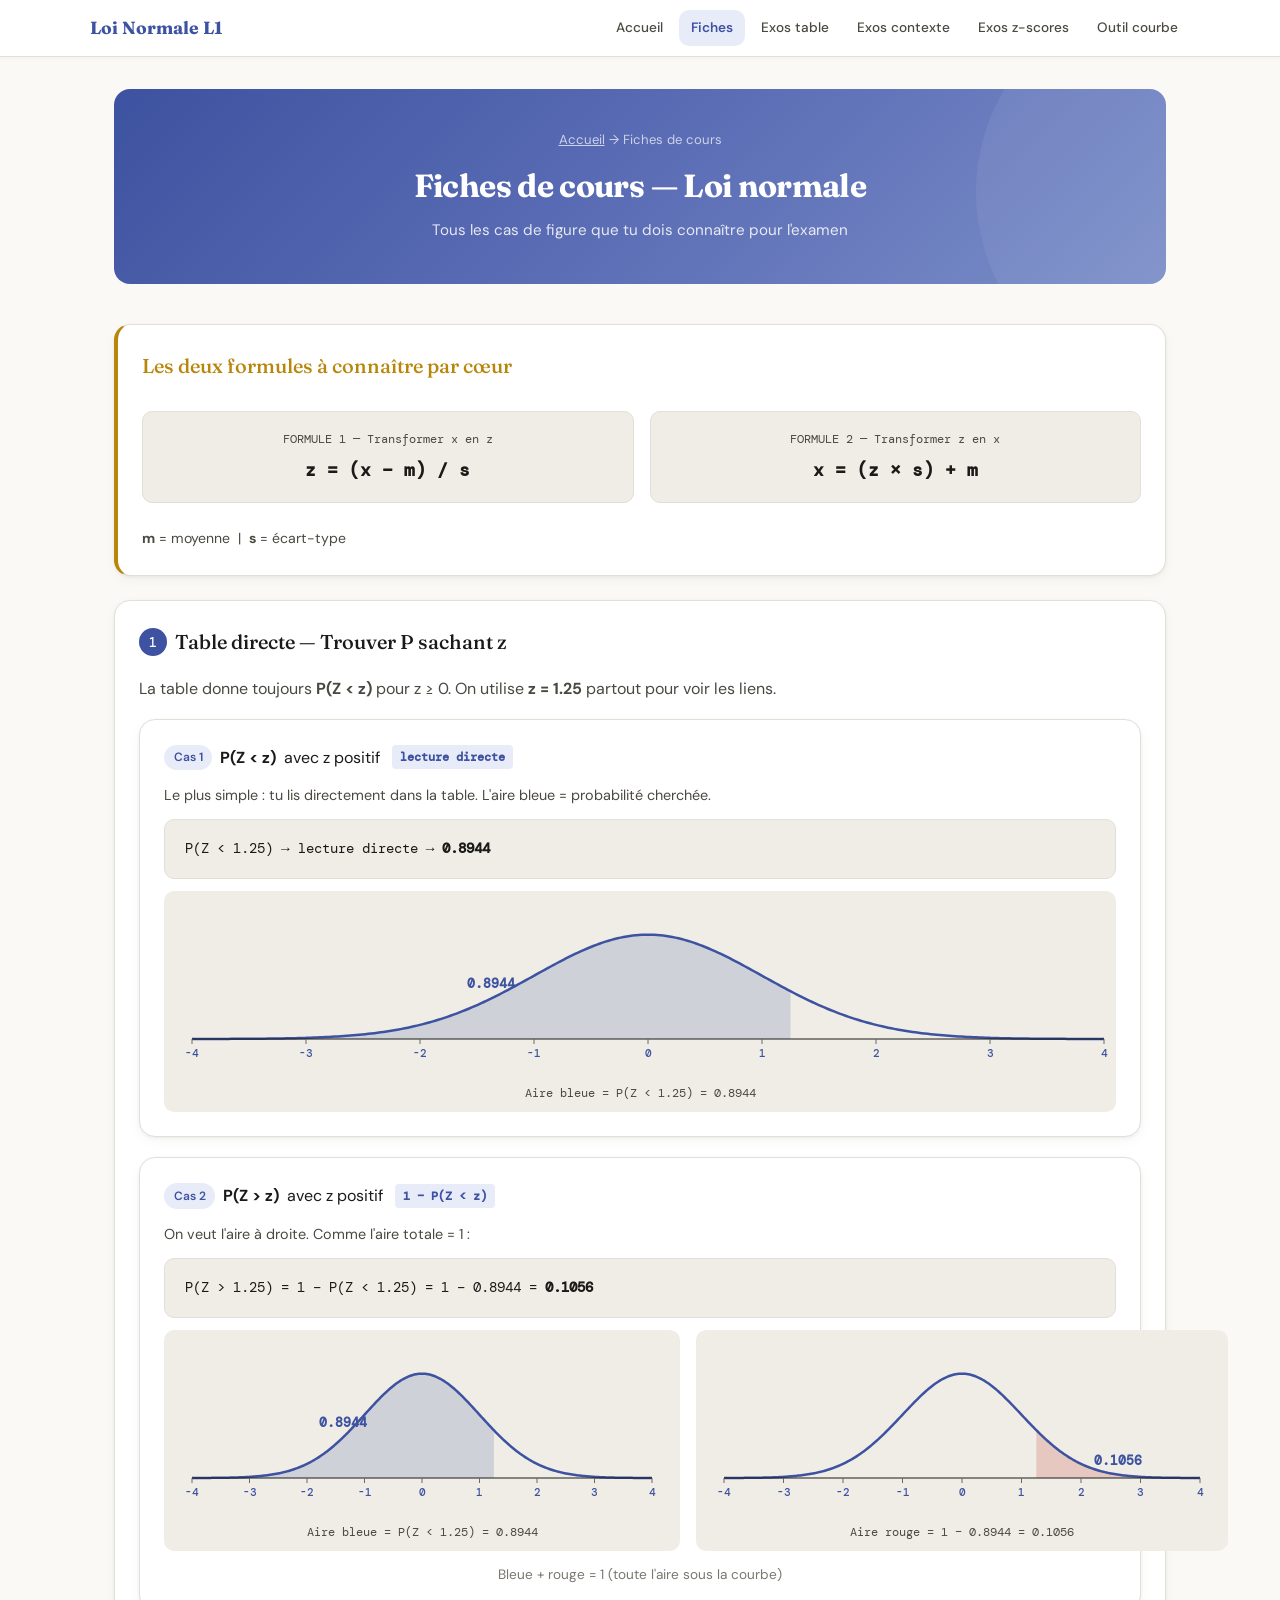
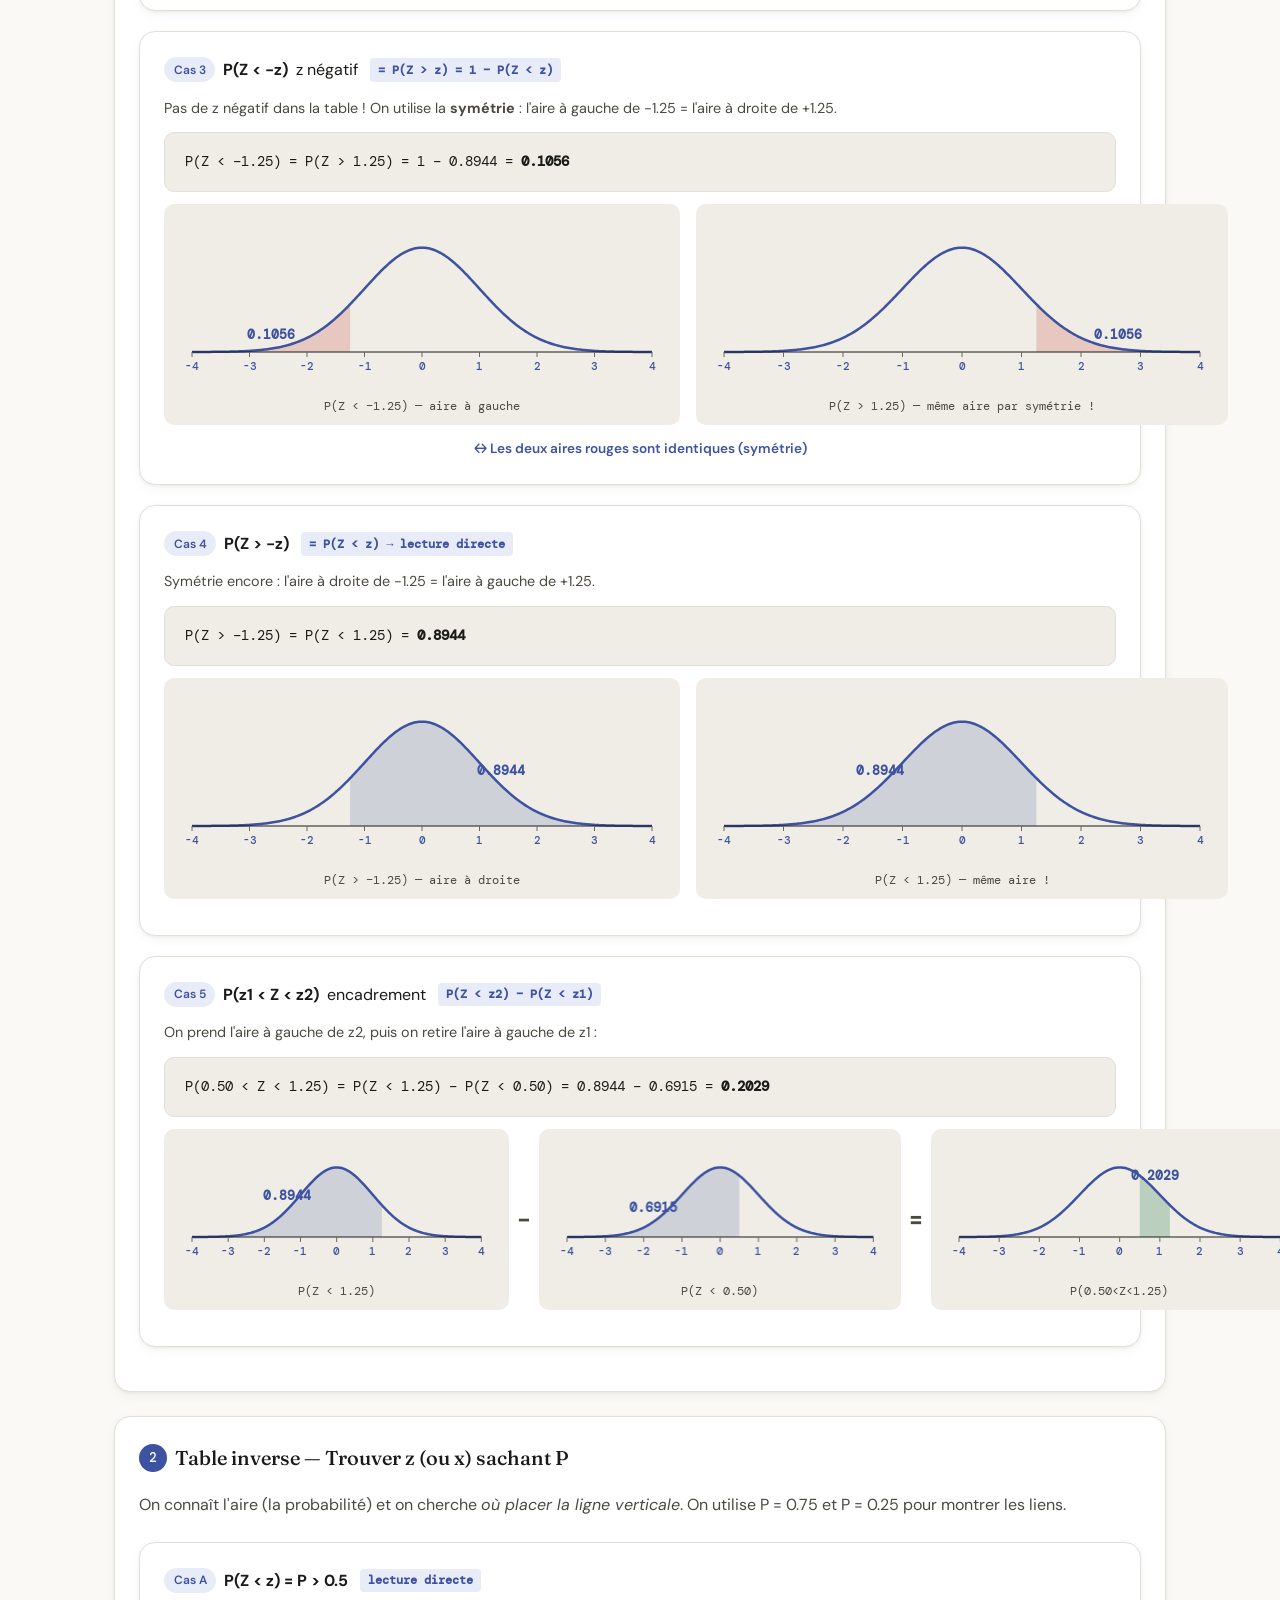
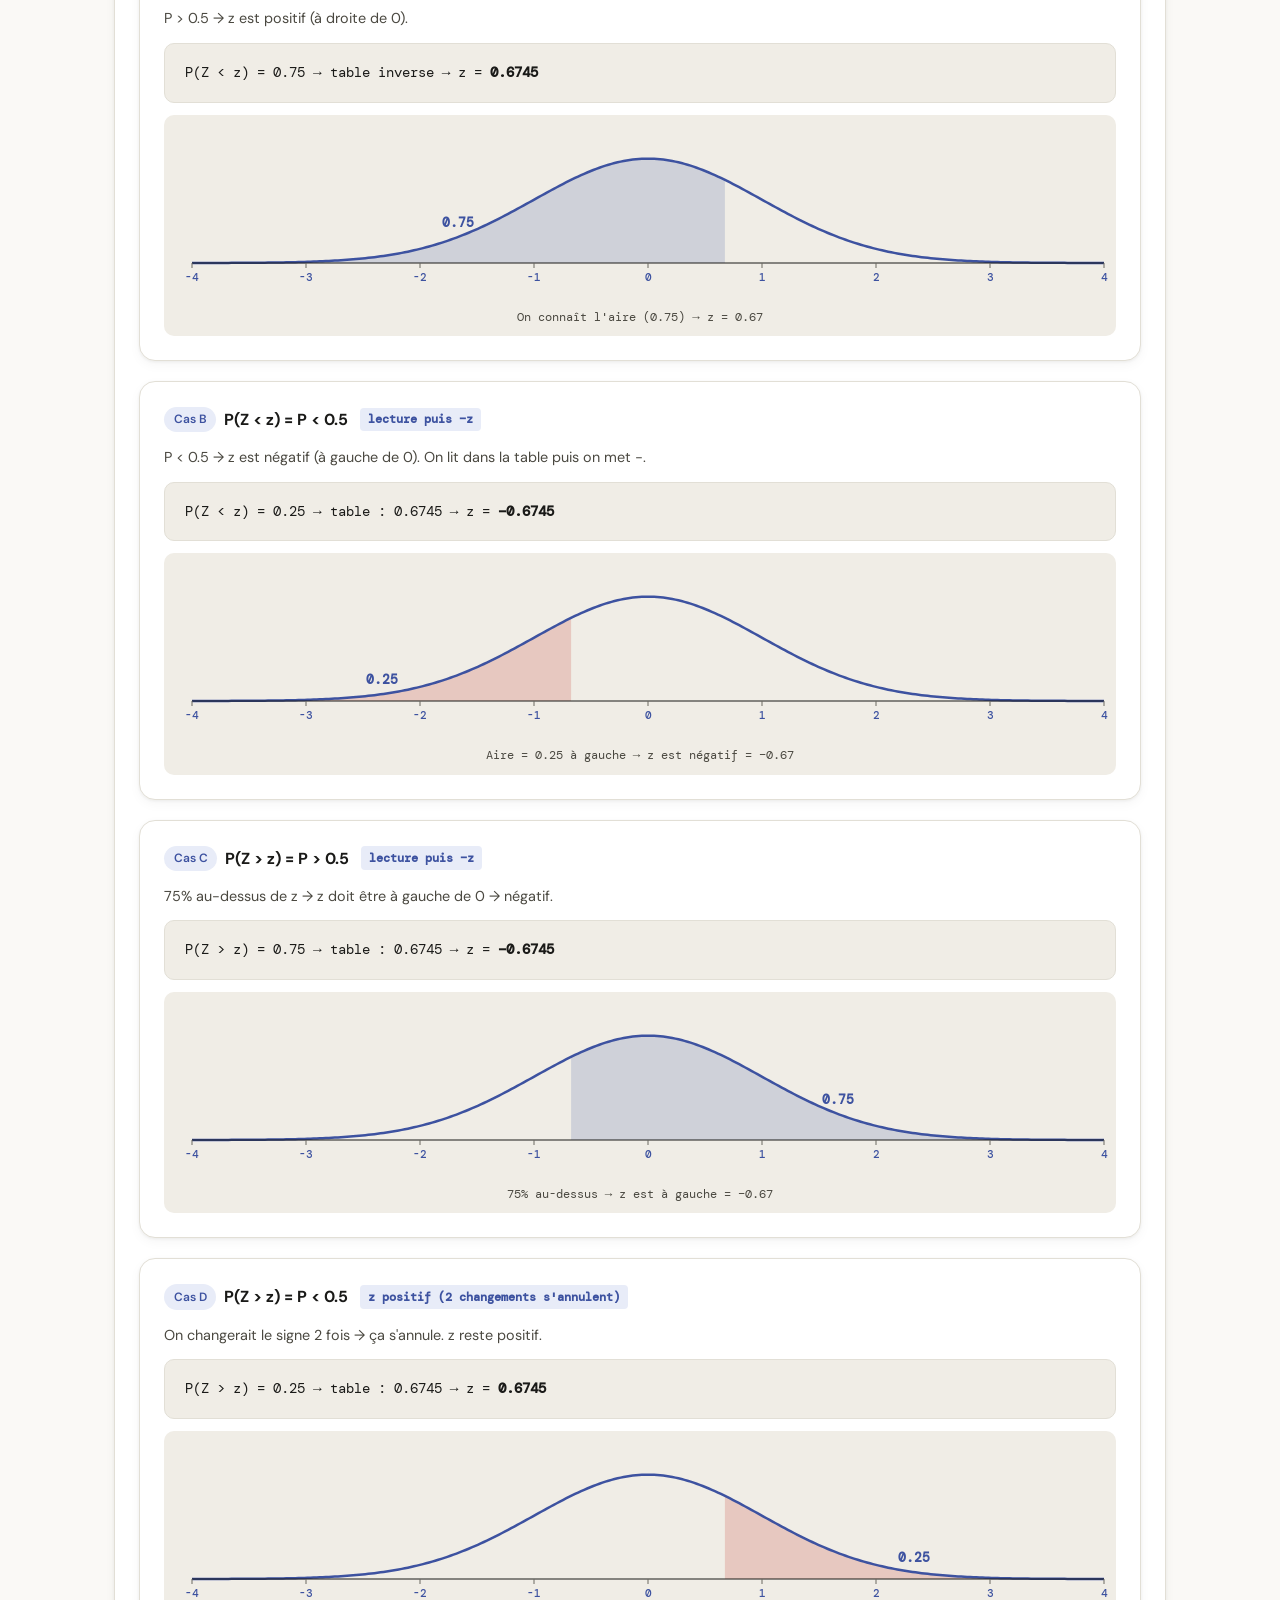
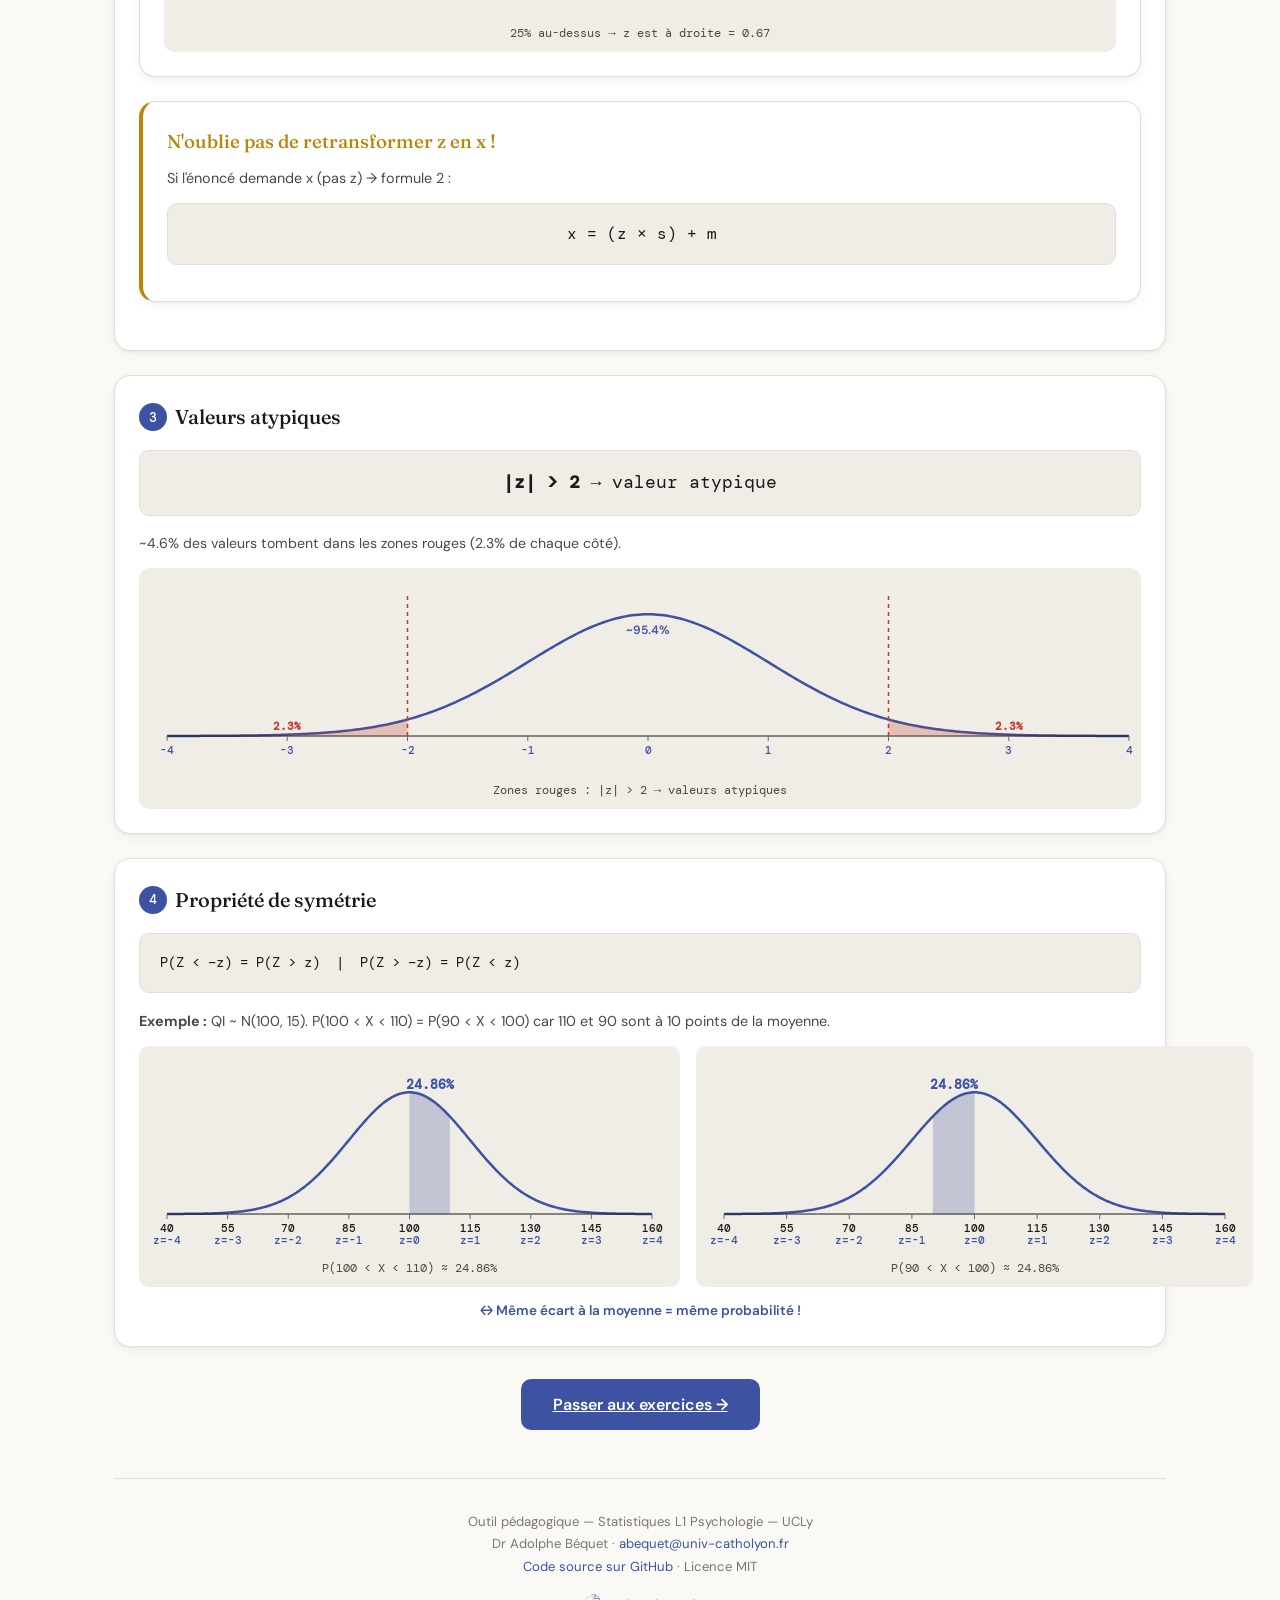
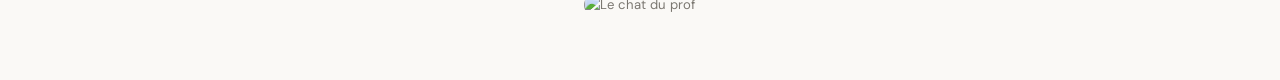
==== commit 988a9e98: "Update cours.html" ====
--- a/cours.html
+++ b/cours.html
@@ -1008,7 +1008,13 @@
   <a href="exercices-table.html" class="btn btn-primary" style="font-size:1rem;padding:0.75rem 2rem;">Passer aux exercices →</a>
 </div>
 
-<footer>Outil pédagogique — Statistiques L1 Psychologie — UCLy<br>Dr Adolphe Béquet · <a href="mailto:abequet@univ-catholyon.fr">abequet@univ-catholyon.fr</a></footer>
+<footer>
+  Outil pédagogique — Statistiques L1 Psychologie — UCLy<br>
+  Dr Adolphe Béquet · <a href="mailto:abequet@univ-catholyon.fr">abequet@univ-catholyon.fr</a><br>
+  <a href="https://github.com/abequet/coursL1psyUCLY">Code source sur GitHub</a> · Licence MIT<br>
+  <img src="chat.jpg" alt="Le chat du prof" style="margin-top: 1rem; border-radius: 12px; max-width: 200px;">
+</footer>
+   
 </div>
 
 <script>
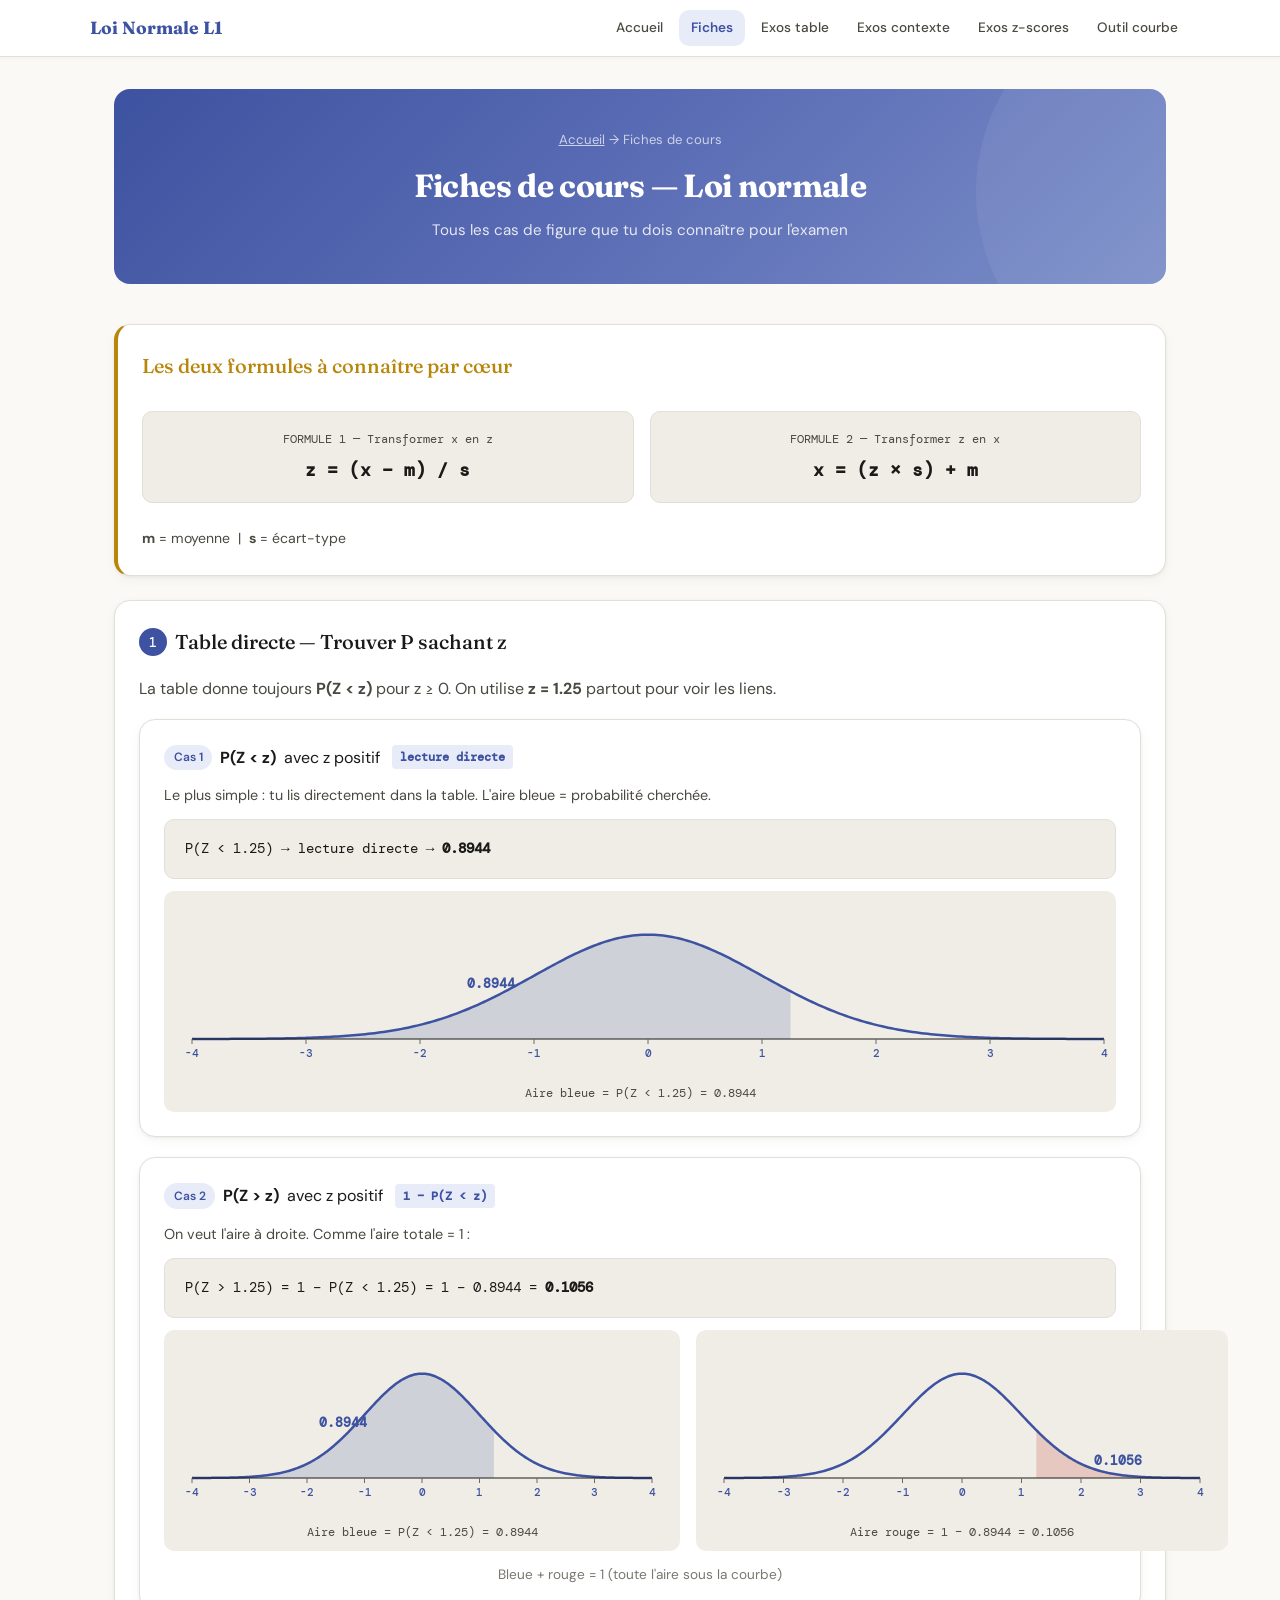
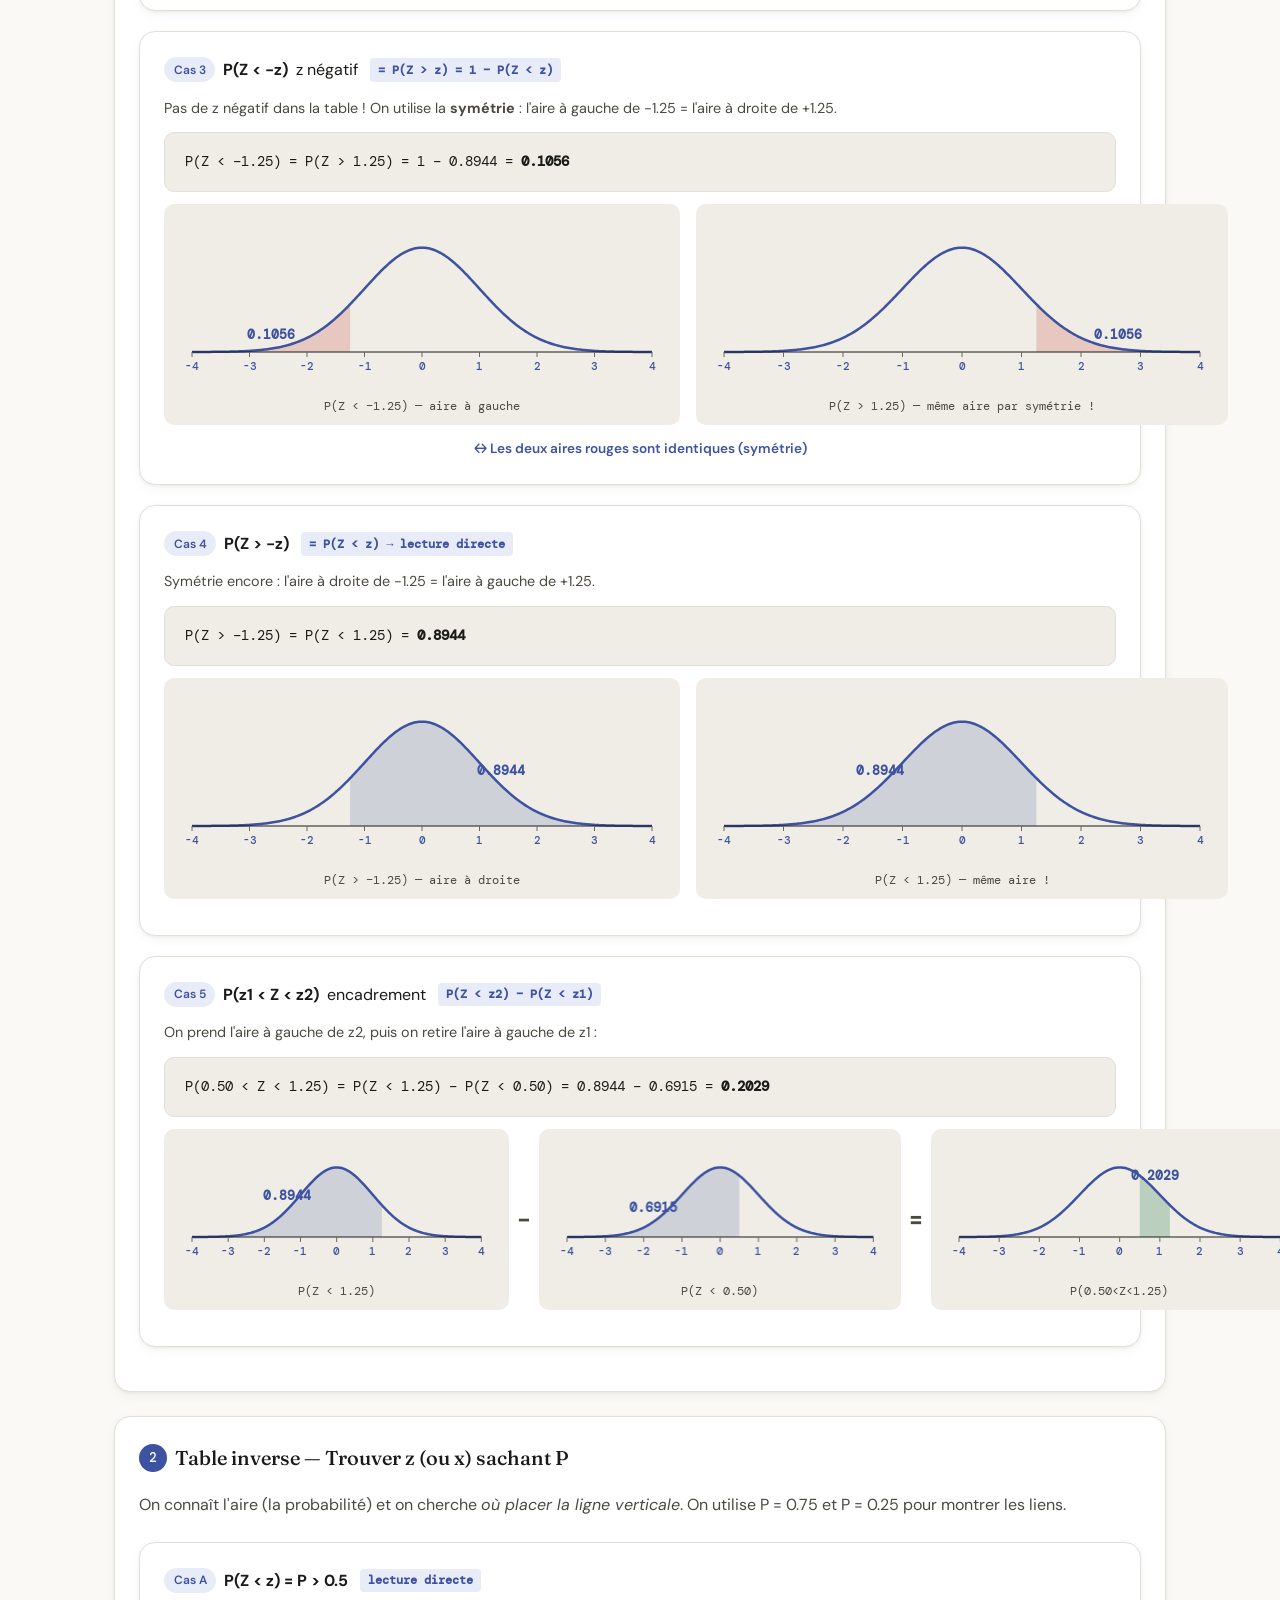
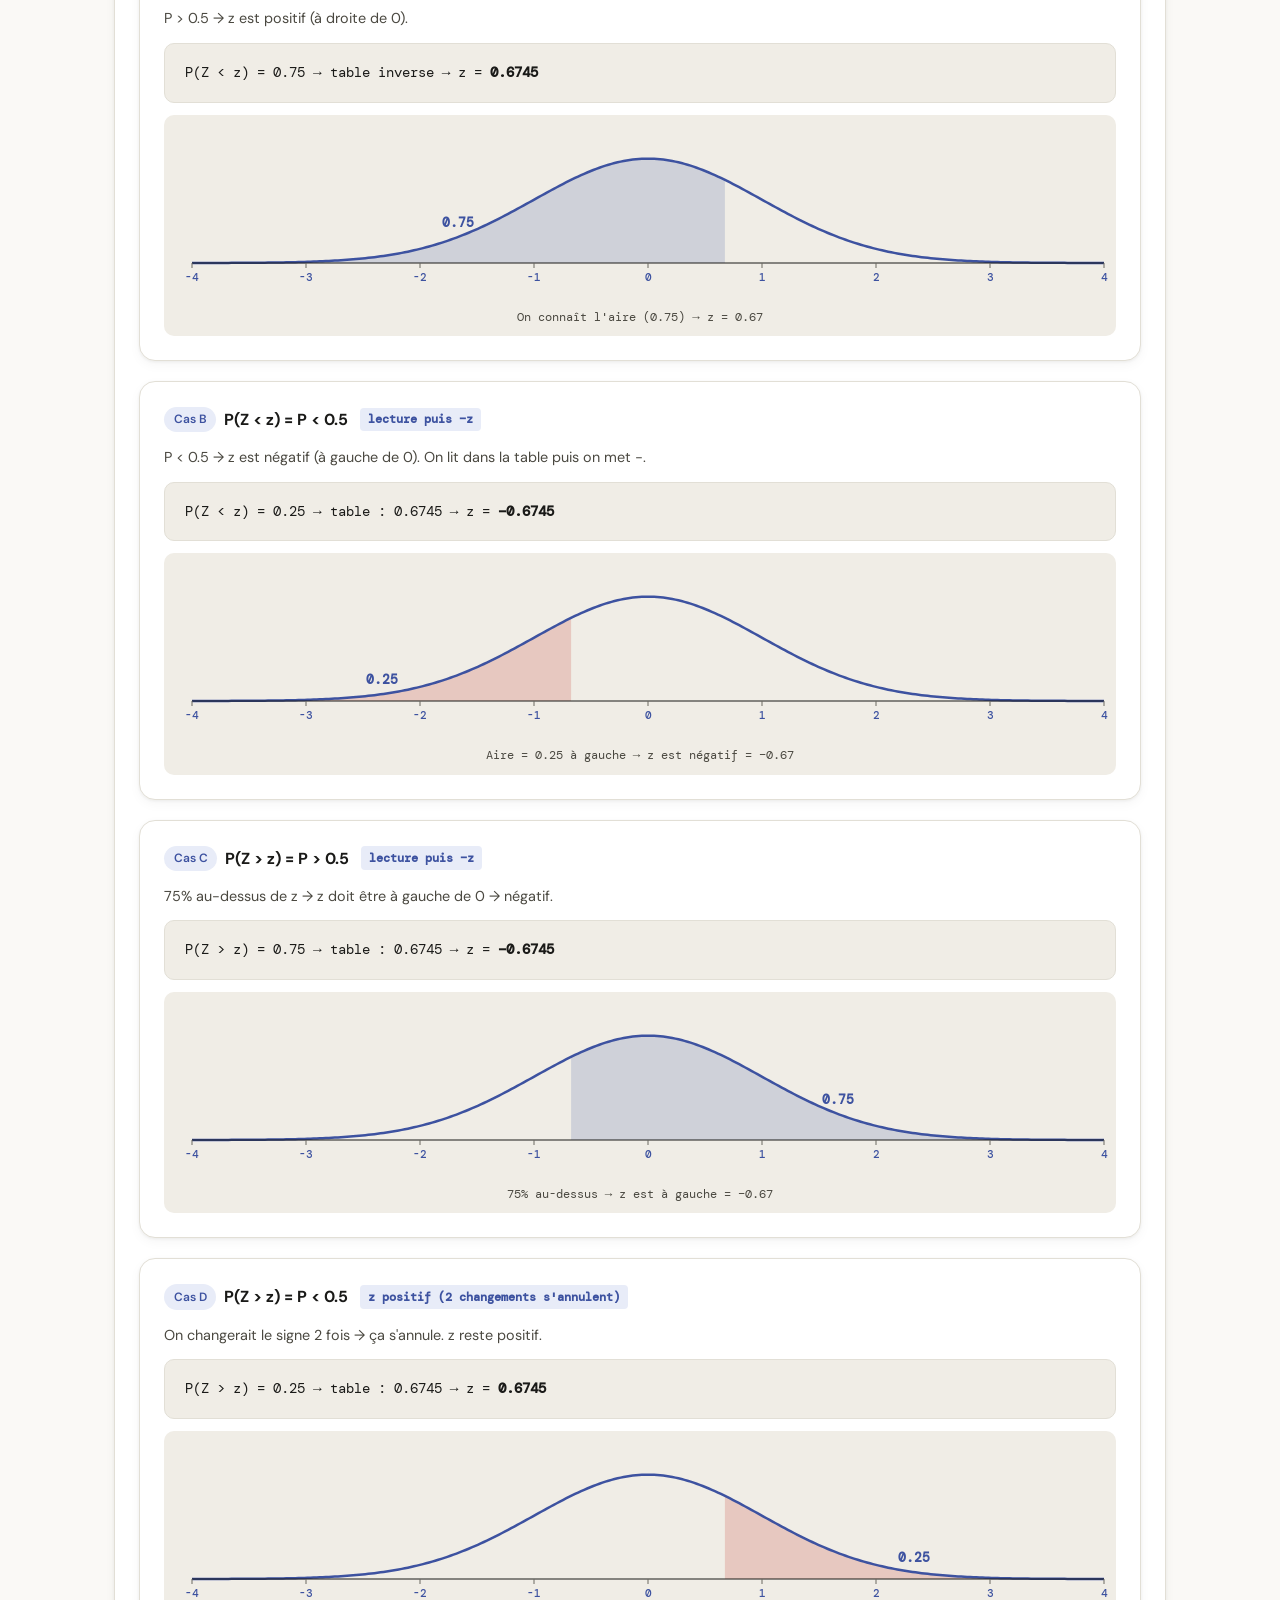
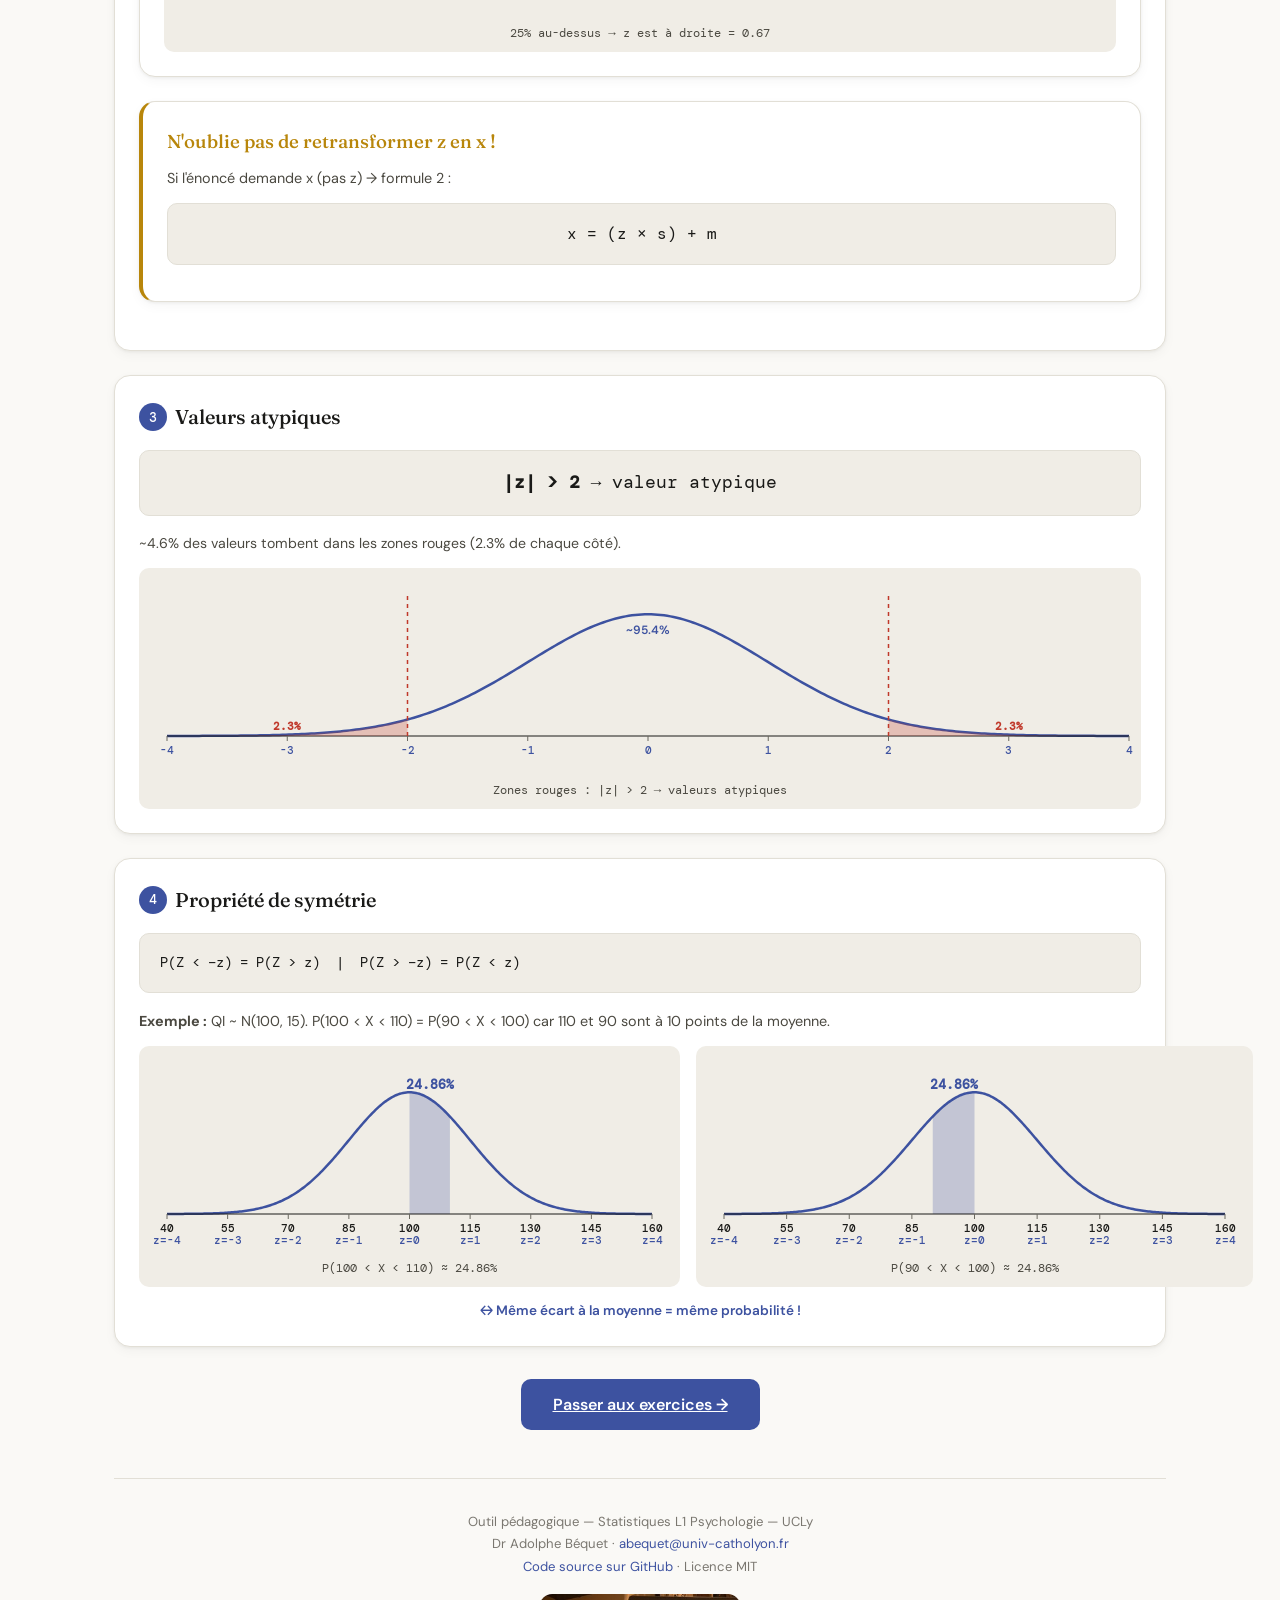
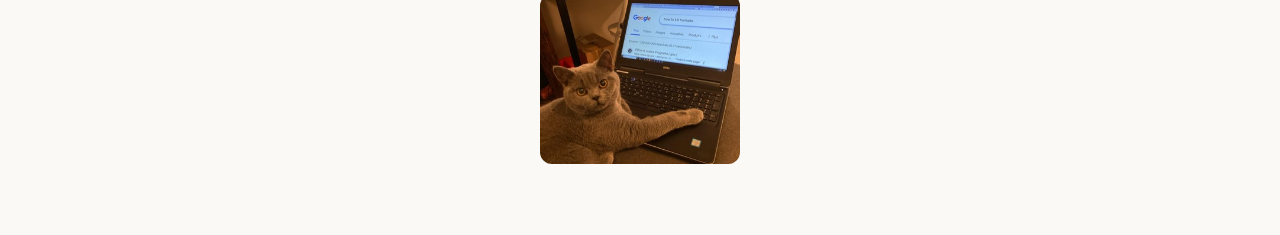
==== commit 821ff862: "Update cours.html" ====
--- a/cours.html
+++ b/cours.html
@@ -2,6 +2,7 @@
 <html lang="fr">
 <head>
 <meta charset="UTF-8">
+<link rel="icon" href="favicon.png" type="image/png">
 <meta name="viewport" content="width=device-width, initial-scale=1.0">
 <title>Fiches de cours — Loi Normale</title>
 <style>
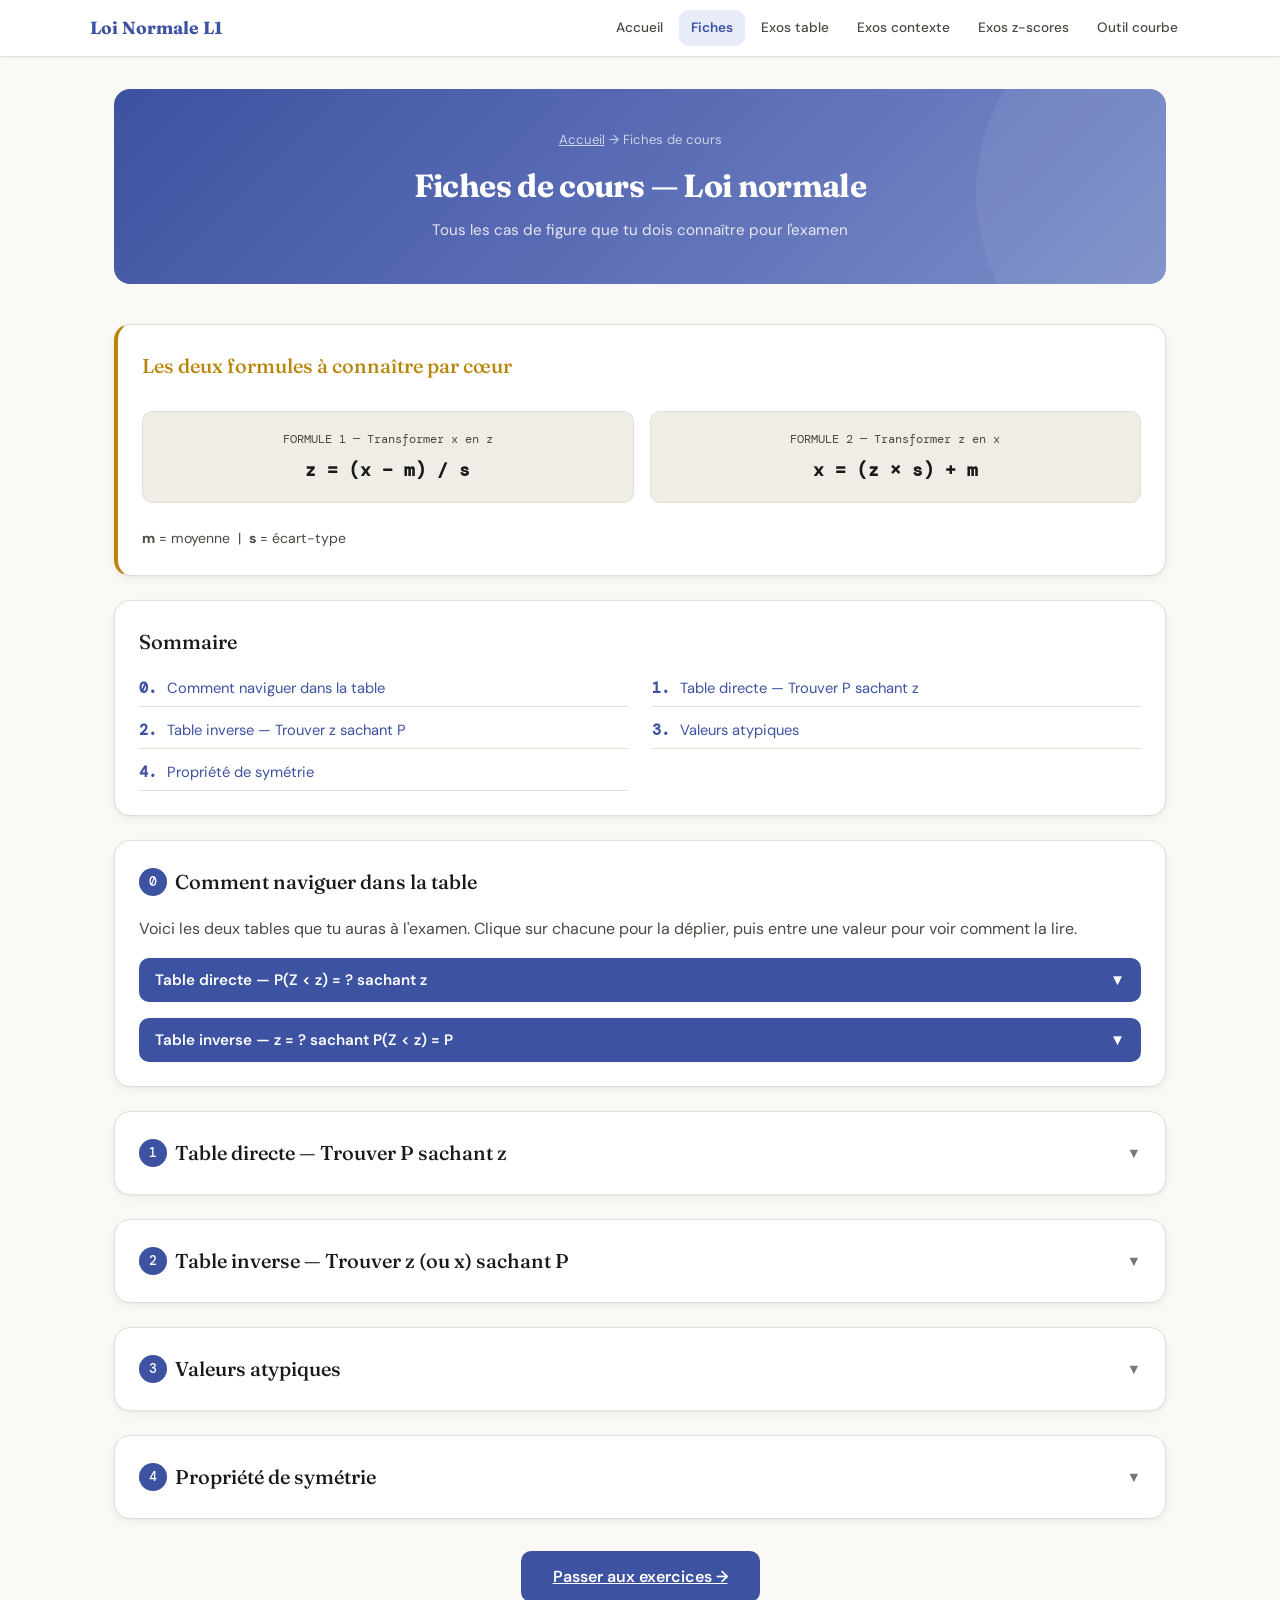
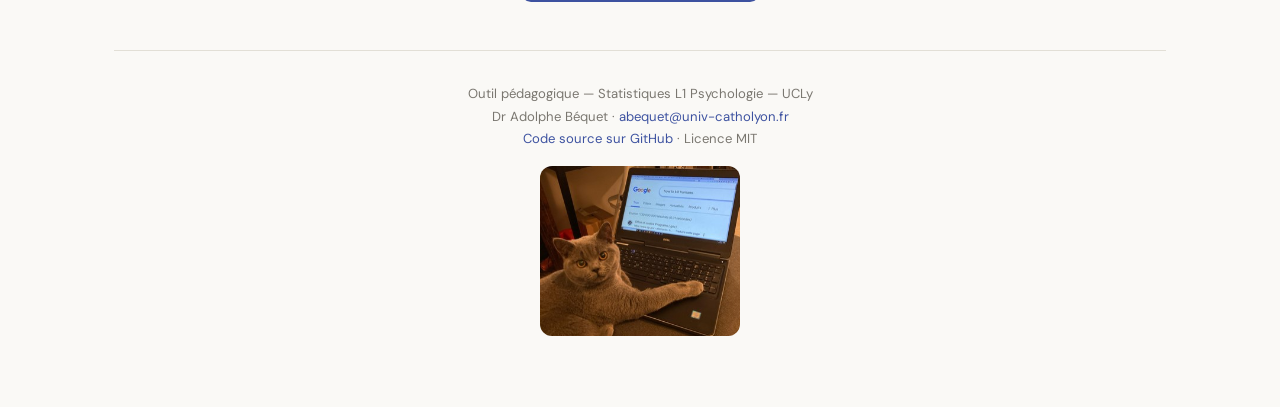
==== commit 83bbe2bf: "Update cours.html" ====
--- a/cours.html
+++ b/cours.html
@@ -612,6 +612,15 @@
 .case-graph .graph-label { font-size: 0.78rem; color: var(--text-muted); margin-top: 0.25rem; font-family: var(--font-mono); }
 .op { font-size: 1.5rem; color: var(--text-muted); font-weight: 700; text-align: center; }
 </style>
+
+<style>
+.collapsible-section { cursor: pointer; }
+.collapsible-section:hover { opacity: 0.85; }
+.collapsible-section .collapse-arrow { transition: transform 0.3s; display: inline-block; margin-left: auto; font-size: 0.9rem; color: var(--text-hint); }
+.collapsible-section .collapse-arrow.open { transform: rotate(180deg); }
+.section-content { display: none; }
+.section-content.open { display: block; }
+</style>
 </head>
 <body>
 <script>
@@ -885,9 +894,382 @@
   <p style="margin-top:0.75rem;font-size:0.88rem;color:var(--text-muted);"><strong>m</strong> = moyenne &nbsp;|&nbsp; <strong>s</strong> = écart-type</p>
 </div>
 
+<!-- SOMMAIRE -->
+<div class="card" id="sommaire" style="margin-bottom:1.5rem;">
+  <h2 class="section-title" style="margin-bottom:0.75rem;">Sommaire</h2>
+  <div style="display:grid;grid-template-columns:1fr 1fr;gap:0.4rem 1.5rem;">
+    <a href="#sec-table-nav" style="color:var(--accent);text-decoration:none;font-size:0.92rem;padding:0.3rem 0;border-bottom:1px solid var(--border);">
+      <span style="font-family:var(--font-mono);font-weight:600;margin-right:0.4rem;">0.</span> Comment naviguer dans la table
+    </a>
+    <a href="#sec-directe" style="color:var(--accent);text-decoration:none;font-size:0.92rem;padding:0.3rem 0;border-bottom:1px solid var(--border);">
+      <span style="font-family:var(--font-mono);font-weight:600;margin-right:0.4rem;">1.</span> Table directe — Trouver P sachant z
+    </a>
+    <a href="#sec-inverse" style="color:var(--accent);text-decoration:none;font-size:0.92rem;padding:0.3rem 0;border-bottom:1px solid var(--border);">
+      <span style="font-family:var(--font-mono);font-weight:600;margin-right:0.4rem;">2.</span> Table inverse — Trouver z sachant P
+    </a>
+    <a href="#sec-atypique" style="color:var(--accent);text-decoration:none;font-size:0.92rem;padding:0.3rem 0;border-bottom:1px solid var(--border);">
+      <span style="font-family:var(--font-mono);font-weight:600;margin-right:0.4rem;">3.</span> Valeurs atypiques
+    </a>
+    <a href="#sec-symetrie" style="color:var(--accent);text-decoration:none;font-size:0.92rem;padding:0.3rem 0;border-bottom:1px solid var(--border);">
+      <span style="font-family:var(--font-mono);font-weight:600;margin-right:0.4rem;">4.</span> Propriété de symétrie
+    </a>
+  </div>
+</div>
+
+<!-- SECTION 0 : NAVIGATION DANS LA TABLE -->
+<div class="card" id="sec-table-nav">
+  <h2 class="section-title"><span class="num">0</span> Comment naviguer dans la table</h2>
+  <p style="color:var(--text-muted);margin-bottom:1rem;">
+    Voici les deux tables que tu auras à l'examen. Clique sur chacune pour la déplier, puis entre une valeur pour voir comment la lire.
+  </p>
+
+  <!-- TABLE DIRECTE collapsible -->
+  <div style="margin-bottom:1rem;">
+    <button onclick="toggleTableSection('direct')" id="btn-direct" style="width:100%;text-align:left;padding:0.75rem 1rem;background:var(--accent);color:white;border:none;border-radius:var(--radius);font-family:var(--font-body);font-size:0.95rem;font-weight:600;cursor:pointer;display:flex;justify-content:space-between;align-items:center;">
+      <span>Table directe — P(Z &lt; z) = ? sachant z</span>
+      <span id="arrow-direct" style="transition:transform 0.3s;">▼</span>
+    </button>
+    <div id="panel-direct" style="display:none;border:1px solid var(--border);border-top:none;border-radius:0 0 var(--radius) var(--radius);padding:1rem;">
+      <div style="display:flex;gap:1rem;align-items:flex-end;flex-wrap:wrap;margin-bottom:0.75rem;">
+        <div class="param-group" style="flex:0 0 160px;">
+          <label>Valeur de z (&ge; 0)</label>
+          <input type="number" id="direct-z-input" value="1.25" step="0.01" min="0" max="3.59" style="font-size:1rem;">
+        </div>
+        <button class="btn btn-primary" onclick="highlightDirect()">Chercher</button>
+        <div id="direct-result" style="font-family:var(--font-mono);font-size:1.05rem;font-weight:600;color:var(--accent);padding:0.4rem 0;"></div>
+      </div>
+      <p style="font-size:0.85rem;color:var(--text-muted);margin-bottom:0.5rem;" id="direct-explanation"></p>
+      <div style="overflow-x:auto;border:1px solid var(--border);border-radius:var(--radius);max-height:420px;overflow-y:auto;">
+        <table id="tbl-direct" style="font-size:0.75rem;margin:0;border-collapse:collapse;">
+          <thead><tr id="tbl-direct-head"></tr></thead>
+          <tbody id="tbl-direct-body"></tbody>
+        </table>
+      </div>
+    </div>
+  </div>
+
+  <!-- TABLE INVERSE collapsible -->
+  <div>
+    <button onclick="toggleTableSection('inverse')" id="btn-inverse" style="width:100%;text-align:left;padding:0.75rem 1rem;background:var(--accent);color:white;border:none;border-radius:var(--radius);font-family:var(--font-body);font-size:0.95rem;font-weight:600;cursor:pointer;display:flex;justify-content:space-between;align-items:center;">
+      <span>Table inverse — z = ? sachant P(Z &lt; z) = P</span>
+      <span id="arrow-inverse" style="transition:transform 0.3s;">▼</span>
+    </button>
+    <div id="panel-inverse" style="display:none;border:1px solid var(--border);border-top:none;border-radius:0 0 var(--radius) var(--radius);padding:1rem;">
+      <div style="display:flex;gap:1rem;align-items:flex-end;flex-wrap:wrap;margin-bottom:0.75rem;">
+        <div class="param-group" style="flex:0 0 200px;">
+          <label>Probabilité P (entre 0 et 1)</label>
+          <input type="number" id="inverse-p-input" value="0.75" step="0.001" min="0.001" max="0.999" style="font-size:1rem;">
+        </div>
+        <button class="btn btn-primary" onclick="highlightInverse()">Chercher</button>
+        <div id="inverse-result" style="font-family:var(--font-mono);font-size:1.05rem;font-weight:600;color:var(--accent);padding:0.4rem 0;"></div>
+      </div>
+      <p style="font-size:0.85rem;color:var(--text-muted);margin-bottom:0.5rem;" id="inverse-explanation"></p>
+      <div style="overflow-x:auto;border:1px solid var(--border);border-radius:var(--radius);max-height:420px;overflow-y:auto;">
+        <table id="tbl-inverse" style="font-size:0.75rem;margin:0;border-collapse:collapse;">
+          <thead><tr id="tbl-inverse-head"></tr></thead>
+          <tbody id="tbl-inverse-body"></tbody>
+        </table>
+      </div>
+      <p style="font-size:0.82rem;color:var(--text-hint);margin-top:0.5rem;">
+        La dernière colonne (<strong>+</strong>) et la dernière ligne (<strong>−</strong>) servent pour les probabilités &gt; 0.5 et &lt; 0.5 respectivement. Si P &gt; 0.5, lis la colonne de droite et la ligne du bas.
+      </p>
+    </div>
+  </div>
+</div>
+
+<script>
+// Toggle collapsible sections
+function toggleTableSection(which) {
+  const panel = document.getElementById('panel-' + which);
+  const arrow = document.getElementById('arrow-' + which);
+  if (panel.style.display === 'none') {
+    panel.style.display = 'block';
+    arrow.style.transform = 'rotate(180deg)';
+    // Build table if not yet built
+    if (which === 'direct' && !document.getElementById('tbl-direct').dataset.built) buildDirectTable();
+    if (which === 'inverse' && !document.getElementById('tbl-inverse').dataset.built) buildInverseTable();
+  } else {
+    panel.style.display = 'none';
+    arrow.style.transform = '';
+  }
+}
+
+// ═══ BUILD DIRECT TABLE (exact values from PDF) ═══
+function buildDirectTable() {
+  const head = document.getElementById('tbl-direct-head');
+  const body = document.getElementById('tbl-direct-body');
+  const thStyle = 'padding:0.35rem 0.4rem;background:var(--accent);color:white;text-align:center;min-width:52px;position:sticky;top:0;z-index:2;font-weight:600;';
+  const thFirst = 'padding:0.35rem 0.4rem;background:var(--accent);color:white;text-align:center;min-width:36px;position:sticky;top:0;left:0;z-index:3;font-weight:600;';
+  
+  // Header: X | 0.00 | 0.01 | ... | 0.09
+  let h = `<th style="${thFirst}">X</th>`;
+  for (let c = 0; c <= 9; c++) h += `<th style="${thStyle}">0,0${c}</th>`;
+  head.innerHTML = h;
+
+  // Rows: 0.0 to 3.5
+  for (let r = 0; r <= 35; r++) {
+    const row = r / 10;
+    const tr = document.createElement('tr');
+    const rowLabel = row.toFixed(1).replace('.', ',');
+    let cells = `<td style="padding:0.35rem 0.4rem;font-weight:600;background:var(--bg-accent);position:sticky;left:0;z-index:1;border-right:1px solid var(--border);text-align:center;">${rowLabel}</td>`;
+    for (let c = 0; c <= 9; c++) {
+      const z = row + c / 100;
+      const p = normalCDF(z);
+      cells += `<td id="d-${r}-${c}" style="padding:0.35rem 0.4rem;text-align:center;border-bottom:1px solid var(--border);transition:background 0.2s;">${p.toFixed(4).replace('.', ',')}</td>`;
+    }
+    tr.innerHTML = cells;
+    body.appendChild(tr);
+  }
+  document.getElementById('tbl-direct').dataset.built = '1';
+  highlightDirect();
+}
+
+function highlightDirect() {
+  const tbl = document.getElementById('tbl-direct');
+  if (!tbl.dataset.built) return;
+  // Clear
+  tbl.querySelectorAll('td').forEach(td => { td.style.background = ''; td.style.color = ''; td.style.fontWeight = ''; td.style.boxShadow = ''; });
+  tbl.querySelectorAll('tbody td:first-child').forEach(td => { td.style.background = 'var(--bg-accent)'; });
+  
+  const z = parseFloat(document.getElementById('direct-z-input').value);
+  if (isNaN(z) || z < 0 || z > 3.59) return;
+  const r = Math.floor(z * 10);
+  const c = Math.round((z * 100) % 10);
+  const prob = normalCDF(z);
+  
+  // Highlight row
+  const rows = tbl.querySelectorAll('tbody tr');
+  if (rows[r]) {
+    rows[r].querySelector('td:first-child').style.background = 'var(--accent)';
+    rows[r].querySelector('td:first-child').style.color = 'white';
+    rows[r].querySelectorAll('td').forEach((td,i) => { if (i > 0) td.style.background = 'var(--accent-light)'; });
+  }
+  // Highlight column
+  rows.forEach(tr => { const cells = tr.querySelectorAll('td'); if (cells[c+1]) cells[c+1].style.background = 'var(--accent-light)'; });
+  // Highlight header
+  const headers = tbl.querySelectorAll('thead th');
+  if (headers[c+1]) { headers[c+1].style.background = 'var(--accent-hover)'; }
+  
+  // Target cell
+  const cell = document.getElementById('d-' + r + '-' + c);
+  if (cell) {
+    cell.style.background = 'var(--accent)';
+    cell.style.color = 'white';
+    cell.style.fontWeight = '700';
+    cell.style.boxShadow = '0 0 0 2px var(--accent-mid)';
+    cell.scrollIntoView({ behavior: 'smooth', block: 'center', inline: 'center' });
+  }
+  
+  const zStr = z.toFixed(2).replace('.', ',');
+  document.getElementById('direct-result').innerHTML = `P(Z &lt; ${zStr}) = <span style="font-size:1.2rem;">${prob.toFixed(4).replace('.', ',')}</span>`;
+  document.getElementById('direct-explanation').innerHTML = `Ligne <strong>${(r/10).toFixed(1).replace('.',',')}</strong> (partie entière + 1re décimale) × Colonne <strong>0,0${c}</strong> (2e décimale) → <strong>${prob.toFixed(4).replace('.',',')}</strong>`;
+}
+document.getElementById('direct-z-input').addEventListener('input', highlightDirect);
+
+// ═══ BUILD INVERSE TABLE (matching PDF format with P column left/right) ═══
+function buildInverseTable() {
+  const head = document.getElementById('tbl-inverse-head');
+  const body = document.getElementById('tbl-inverse-body');
+  const thStyle = 'padding:0.35rem 0.4rem;background:var(--accent);color:white;text-align:center;min-width:52px;position:sticky;top:0;z-index:2;font-weight:600;';
+  const thFirst = 'padding:0.35rem 0.4rem;background:var(--accent);color:white;text-align:center;min-width:36px;position:sticky;top:0;left:0;z-index:3;font-weight:600;';
+  
+  // Header: P | 0.000 | 0.001 | ... | 0.010 | +
+  let h = `<th style="${thFirst}">P</th>`;
+  for (let c = 0; c <= 10; c++) {
+    const label = c === 10 ? '0,010' : ('0,00' + c).replace('.', ',');
+    h += `<th style="${thStyle}">${label}</th>`;
+  }
+  h += `<th style="${thStyle}">+</th>`;
+  head.innerHTML = h;
+
+  // Rows: P from 0.00 to 0.49
+  for (let r = 0; r <= 49; r++) {
+    const pRow = r / 100;
+    const tr = document.createElement('tr');
+    const rowLabel = pRow.toFixed(2).replace('.', ',');
+    let cells = `<td style="padding:0.35rem 0.4rem;font-weight:600;background:var(--bg-accent);position:sticky;left:0;z-index:1;border-right:1px solid var(--border);text-align:center;">${rowLabel}</td>`;
+    for (let c = 0; c <= 10; c++) {
+      const pVal = pRow + c / 1000;
+      let zVal;
+      if (pVal <= 0) zVal = Infinity;
+      else if (pVal >= 0.5) zVal = 0;
+      else zVal = -normalInvCDF(pVal); // Positive z for the table
+      const display = pVal <= 0 ? '∞' : (pVal >= 0.5 ? '0,0000' : zVal.toFixed(4).replace('.', ','));
+      cells += `<td id="i-${r}-${c}" style="padding:0.35rem 0.4rem;text-align:center;border-bottom:1px solid var(--border);transition:background 0.2s;">${display}</td>`;
+    }
+    // + column: P value for the right side (1 - left P)
+    const pPlus = 1 - pRow / 1 - 0; // Actually it's (1 - P_row starting from bottom)
+    const pRight = (1 - pRow).toFixed(2).replace('.', ',');
+    cells += `<td style="padding:0.35rem 0.4rem;font-weight:600;background:var(--bg-accent);text-align:center;border-left:1px solid var(--border);">${r === 0 ? '' : pRight}</td>`;
+    tr.innerHTML = cells;
+    body.appendChild(tr);
+  }
+  // Last row: − | 0,01 | 0,009 | ... | 0 | P
+  const lastTr = document.createElement('tr');
+  let lastCells = `<td style="padding:0.35rem 0.4rem;font-weight:600;background:var(--bg-accent);position:sticky;left:0;z-index:1;border-right:1px solid var(--border);text-align:center;">−</td>`;
+  const lastLabels = ['0,01','0,009','0,008','0,007','0,006','0,005','0,004','0,003','0,002','0,001','0'];
+  lastLabels.forEach(l => { lastCells += `<td style="padding:0.35rem 0.4rem;font-weight:600;background:var(--bg-accent);text-align:center;border-top:2px solid var(--border);">${l}</td>`; });
+  lastCells += `<td style="padding:0.35rem 0.4rem;font-weight:700;background:var(--accent);color:white;text-align:center;">P</td>`;
+  lastTr.innerHTML = lastCells;
+  body.appendChild(lastTr);
+  
+  document.getElementById('tbl-inverse').dataset.built = '1';
+  highlightInverse();
+}
+
+function highlightInverse() {
+  const tbl = document.getElementById('tbl-inverse');
+  if (!tbl.dataset.built) return;
+  // Reset all styles
+  tbl.querySelectorAll('td').forEach(td => { td.style.background = ''; td.style.color = ''; td.style.fontWeight = ''; td.style.boxShadow = ''; });
+  tbl.querySelectorAll('tbody td:first-child').forEach(td => { td.style.background = 'var(--bg-accent)'; });
+  const allRows = tbl.querySelectorAll('tbody tr');
+  const lastRow = allRows[allRows.length - 1]; // the − row
+  if (lastRow) lastRow.querySelectorAll('td').forEach(td => { td.style.background = 'var(--bg-accent)'; });
+  // Restore + column styling
+  allRows.forEach(tr => { const cells = tr.querySelectorAll('td'); const last = cells[cells.length-1]; if(last) last.style.background='var(--bg-accent)'; });
+
+  const pInput = parseFloat(document.getElementById('inverse-p-input').value);
+  if (isNaN(pInput) || pInput <= 0 || pInput >= 1) return;
+  
+  let pSearch, zResult, useRightSide;
+  if (pInput >= 0.5) {
+    pSearch = 1 - pInput; // e.g. P=0.75 → pSearch=0.25
+    zResult = normalInvCDF(pInput); // positive z
+    useRightSide = true;
+  } else {
+    pSearch = pInput;
+    zResult = normalInvCDF(pInput); // negative z
+    useRightSide = false;
+  }
+  
+  // Find row and column from pSearch
+  const r = Math.floor(pSearch * 100); // e.g. 0.25 → row 25
+  const c = Math.round((pSearch * 1000) % 10); // e.g. 0.253 → col 3
+  
+  const rows = tbl.querySelectorAll('tbody tr');
+  const numDataRows = 50; // rows 0-49
+
+  if (useRightSide) {
+    // P > 0.5: highlight the + column (last col) and the − row (last row)
+    // The student reads: find pInput in the + column, find the thousandths in the − row
+    
+    // Highlight the + column (rightmost) in all data rows
+    for (let ri = 0; ri < numDataRows; ri++) {
+      if (!rows[ri]) continue;
+      const cells = rows[ri].querySelectorAll('td');
+      const plusCell = cells[cells.length - 1]; // + column
+      if (plusCell) plusCell.style.background = 'var(--accent-light)';
+    }
+    
+    // Highlight the − row (last row) 
+    if (lastRow) {
+      lastRow.querySelectorAll('td').forEach(td => { td.style.background = 'var(--accent-light)'; });
+    }
+    
+    // Highlight the specific + cell for this row (where P matches)
+    if (rows[r]) {
+      const cells = rows[r].querySelectorAll('td');
+      const plusCell = cells[cells.length - 1];
+      if (plusCell) {
+        plusCell.style.background = 'var(--accent)';
+        plusCell.style.color = 'white';
+        plusCell.style.fontWeight = '700';
+      }
+      // Also highlight the entire row lightly
+      cells.forEach((td, i) => { if (i > 0 && i <= 11) td.style.background = 'var(--accent-light)'; });
+    }
+    
+    // Highlight the − row cell for the column
+    if (lastRow) {
+      const lastCells = lastRow.querySelectorAll('td');
+      if (lastCells[c + 1]) {
+        lastCells[c + 1].style.background = 'var(--accent)';
+        lastCells[c + 1].style.color = 'white';
+        lastCells[c + 1].style.fontWeight = '700';
+      }
+    }
+    
+    // Highlight the column through all rows
+    for (let ri = 0; ri < numDataRows; ri++) {
+      if (!rows[ri]) continue;
+      const cells = rows[ri].querySelectorAll('td');
+      if (cells[c + 1]) cells[c + 1].style.background = 'var(--accent-light)';
+    }
+    
+    // Highlight target cell
+    const cell = document.getElementById('i-' + r + '-' + c);
+    if (cell) {
+      cell.style.background = 'var(--accent)';
+      cell.style.color = 'white';
+      cell.style.fontWeight = '700';
+      cell.style.boxShadow = '0 0 0 2px var(--accent-mid)';
+      cell.scrollIntoView({ behavior: 'smooth', block: 'center', inline: 'center' });
+    }
+    
+    const zAbs = Math.abs(zResult);
+    document.getElementById('inverse-result').innerHTML = `z = <span style="font-size:1.2rem;">${zResult.toFixed(4).replace('.', ',')}</span>`;
+    document.getElementById('inverse-explanation').innerHTML = 
+      `P = ${pInput.toFixed(4).replace('.',',')} &gt; 0,5 → on utilise la <strong>colonne de droite (+)</strong> et la <strong>dernière ligne (−)</strong>.<br>` +
+      `On cherche <strong>${pInput.toFixed(2).replace('.',',')}</strong> dans la colonne <strong>+</strong> → ligne <strong>${(r/100).toFixed(2).replace('.',',')}</strong>.<br>` +
+      `On cherche la 3e décimale dans la ligne <strong>−</strong> → colonne <strong>${(c/1000).toFixed(3).replace('.',',')}</strong>.<br>` +
+      `L'intersection donne z = <strong>${zAbs.toFixed(4).replace('.',',')}</strong>. Comme P &gt; 0,5, z reste positif → z = <strong>${zResult.toFixed(4).replace('.',',')}</strong>.`;
+      
+  } else {
+    // P < 0.5: use first column and first row (standard reading)
+    
+    // Highlight the P column (first col)
+    for (let ri = 0; ri < numDataRows; ri++) {
+      if (!rows[ri]) continue;
+      const cells = rows[ri].querySelectorAll('td');
+      if (cells[0]) cells[0].style.background = 'var(--accent-light)';
+    }
+    
+    // Highlight row
+    if (rows[r]) {
+      rows[r].querySelector('td:first-child').style.background = 'var(--accent)';
+      rows[r].querySelector('td:first-child').style.color = 'white';
+      rows[r].querySelector('td:first-child').style.fontWeight = '700';
+      rows[r].querySelectorAll('td').forEach((td, i) => { if (i > 0 && i <= 11) td.style.background = 'var(--accent-light)'; });
+    }
+    
+    // Highlight column header
+    const headers = tbl.querySelectorAll('thead th');
+    if (headers[c + 1]) { headers[c + 1].style.background = 'var(--accent-hover)'; }
+    
+    // Highlight column
+    for (let ri = 0; ri < numDataRows; ri++) {
+      if (!rows[ri]) continue;
+      const cells = rows[ri].querySelectorAll('td');
+      if (cells[c + 1]) cells[c + 1].style.background = 'var(--accent-light)';
+    }
+    
+    // Target cell
+    const cell = document.getElementById('i-' + r + '-' + c);
+    if (cell) {
+      cell.style.background = 'var(--accent)';
+      cell.style.color = 'white';
+      cell.style.fontWeight = '700';
+      cell.style.boxShadow = '0 0 0 2px var(--accent-mid)';
+      cell.scrollIntoView({ behavior: 'smooth', block: 'center', inline: 'center' });
+    }
+    
+    const zAbs = Math.abs(zResult);
+    document.getElementById('inverse-result').innerHTML = `z = <span style="font-size:1.2rem;">${zResult.toFixed(4).replace('.', ',')}</span>`;
+    document.getElementById('inverse-explanation').innerHTML = 
+      `P = ${pInput.toFixed(4).replace('.',',')} &lt; 0,5 → on utilise la <strong>première colonne (P)</strong> et la <strong>première ligne</strong>.<br>` +
+      `On cherche P = <strong>${pSearch.toFixed(2).replace('.',',')}</strong> dans la colonne P → ligne <strong>${(r/100).toFixed(2).replace('.',',')}</strong>.<br>` +
+      `On cherche la 3e décimale → colonne <strong>${(c/1000).toFixed(3).replace('.',',')}</strong>.<br>` +
+      `L'intersection donne z = <strong>${zAbs.toFixed(4).replace('.',',')}</strong>. Comme P &lt; 0,5, z est négatif → z = <strong>${zResult.toFixed(4).replace('.',',')}</strong>.`;
+  }
+}
+document.getElementById('inverse-p-input').addEventListener('input', highlightInverse);
+</script>
+
 <!-- TABLE DIRECTE -->
-<div class="card">
-  <h2 class="section-title"><span class="num">1</span> Table directe — Trouver P sachant z</h2>
+<div class="card" id="sec-directe">
+  <h2 class="section-title collapsible-section" onclick="toggleSection('sec-directe-content', this)" style="margin-bottom:0;"><span class="num">1</span> Table directe — Trouver P sachant z <span class="collapse-arrow">▼</span></h2>
+<div id="sec-directe-content" class="section-content" style="margin-top:1rem;">
   <p style="color:var(--text-muted);margin-bottom:1rem;">La table donne toujours <strong>P(Z &lt; z)</strong> pour z &ge; 0. On utilise <strong>z = 1.25</strong> partout pour voir les liens.</p>
 
   <div class="card" style="margin-bottom:1.25rem;">
@@ -941,11 +1323,13 @@
       <div class="case-graph"><canvas id="c-cas5c"></canvas><div class="graph-label">P(0.50&lt;Z&lt;1.25)</div></div>
     </div>
   </div>
+</div><!-- close sec-directe-content -->
 </div>
 
 <!-- TABLE INVERSE -->
-<div class="card">
-  <h2 class="section-title"><span class="num">2</span> Table inverse — Trouver z (ou x) sachant P</h2>
+<div class="card" id="sec-inverse">
+  <h2 class="section-title collapsible-section" onclick="toggleSection('sec-inverse-content', this)" style="margin-bottom:0;"><span class="num">2</span> Table inverse — Trouver z (ou x) sachant P <span class="collapse-arrow">▼</span></h2>
+<div id="sec-inverse-content" class="section-content" style="margin-top:1rem;">
   <p style="color:var(--text-muted);margin-bottom:1.5rem;">On connaît l'aire (la probabilité) et on cherche <em>où placer la ligne verticale</em>. On utilise P = 0.75 et P = 0.25 pour montrer les liens.</p>
 
   <div class="card" style="margin-bottom:1.25rem;">
@@ -981,19 +1365,23 @@
     <p style="font-size:0.9rem;color:var(--text-muted);">Si l'énoncé demande x (pas z) → formule 2 :</p>
     <div class="formula-box" style="text-align:center;font-size:1rem;">x = (z × s) + m</div>
   </div>
+</div><!-- close sec-inverse-content -->
 </div>
 
 <!-- ATYPIQUE -->
-<div class="card">
-  <h2 class="section-title"><span class="num">3</span> Valeurs atypiques</h2>
+<div class="card" id="sec-atypique">
+  <h2 class="section-title collapsible-section" onclick="toggleSection('sec-atypique-content', this)" style="margin-bottom:0;"><span class="num">3</span> Valeurs atypiques <span class="collapse-arrow">▼</span></h2>
+<div id="sec-atypique-content" class="section-content" style="margin-top:1rem;">
   <div class="formula-box" style="text-align:center;font-size:1.1rem;margin-bottom:1rem;"><strong>|z| &gt; 2</strong> → valeur atypique</div>
   <p style="font-size:0.88rem;color:var(--text-muted);margin-bottom:0.75rem;">~4.6% des valeurs tombent dans les zones rouges (2.3% de chaque côté).</p>
   <div class="case-graph"><canvas id="c-atypique"></canvas><div class="graph-label">Zones rouges : |z| &gt; 2 → valeurs atypiques</div></div>
+</div><!-- close sec-atypique-content -->
 </div>
 
 <!-- SYMETRIE -->
-<div class="card">
-  <h2 class="section-title"><span class="num">4</span> Propriété de symétrie</h2>
+<div class="card" id="sec-symetrie">
+  <h2 class="section-title collapsible-section" onclick="toggleSection('sec-symetrie-content', this)" style="margin-bottom:0;"><span class="num">4</span> Propriété de symétrie <span class="collapse-arrow">▼</span></h2>
+<div id="sec-symetrie-content" class="section-content" style="margin-top:1rem;">
   <div class="formula-box">P(Z &lt; −z) = P(Z &gt; z) &nbsp;|&nbsp; P(Z &gt; −z) = P(Z &lt; z)</div>
   <p style="font-size:0.9rem;color:var(--text-muted);margin:1rem 0 0.5rem;">
     <strong>Exemple :</strong> QI ~ N(100, 15). P(100 &lt; X &lt; 110) = P(90 &lt; X &lt; 100) car 110 et 90 sont à 10 points de la moyenne.
@@ -1003,6 +1391,7 @@
     <div class="case-graph"><canvas id="c-sym2"></canvas><div class="graph-label">P(90 &lt; X &lt; 100) ≈ 24.86%</div></div>
   </div>
   <p style="font-size:0.85rem;color:var(--accent);font-weight:600;margin-top:0.5rem;text-align:center;">↔ Même écart à la moyenne = même probabilité !</p>
+</div><!-- close sec-symetrie-content -->
 </div>
 
 <div style="text-align:center;margin-top:2rem;">
@@ -1019,6 +1408,19 @@
 </div>
 
 <script>
+function toggleSection(id, header) {
+  const el = document.getElementById(id);
+  const arrow = header.querySelector('.collapse-arrow');
+  if (el.classList.contains('open')) {
+    el.classList.remove('open');
+    arrow.classList.remove('open');
+  } else {
+    el.classList.add('open');
+    arrow.classList.add('open');
+    setTimeout(drawAll, 50);
+  }
+}
+
 function drawAll() {
   drawMiniCurve('c-cas1', { fillFrom:-4, fillTo:1.25, probLabel:'0.8944' });
   drawMiniCurve('c-cas2a', { fillFrom:-4, fillTo:1.25, probLabel:'0.8944' });
@@ -1034,7 +1436,8 @@
   drawMiniCurve('c-invB', { fillFrom:-4, fillTo:-0.6745, fillColor:'rgba(192,57,43,0.2)', probLabel:'0.25' });
   drawMiniCurve('c-invC', { fillFrom:-0.6745, fillTo:4, probLabel:'0.75' });
   drawMiniCurve('c-invD', { fillFrom:0.6745, fillTo:4, fillColor:'rgba(192,57,43,0.2)', probLabel:'0.25' });
-  // Atypique — draw base then overlay tails
+
+  // Atypique
   drawMiniCurve('c-atypique', { height:200 });
   const canvas = document.getElementById('c-atypique');
   if(!canvas) return;
@@ -1050,10 +1453,12 @@
   ctx.setLineDash([4,4]);ctx.strokeStyle='#C0392B';ctx.lineWidth=1.5;
   [[-2],[2]].flat().forEach(z=>{ctx.beginPath();ctx.moveTo(xp(z),pad.top);ctx.lineTo(xp(z),pb);ctx.stroke();});
   ctx.restore();
+
   // Symmetry
   drawMiniCurve('c-sym1', { mu:100, sigma:15, fillFrom:100, fillTo:110, fillColor:'rgba(61,82,160,0.25)', probLabel:'24.86%', showX:true, height:200 });
   drawMiniCurve('c-sym2', { mu:100, sigma:15, fillFrom:90, fillTo:100, fillColor:'rgba(61,82,160,0.25)', probLabel:'24.86%', showX:true, height:200 });
 }
+
 window.addEventListener('load', drawAll);
 window.addEventListener('resize', drawAll);
 </script>
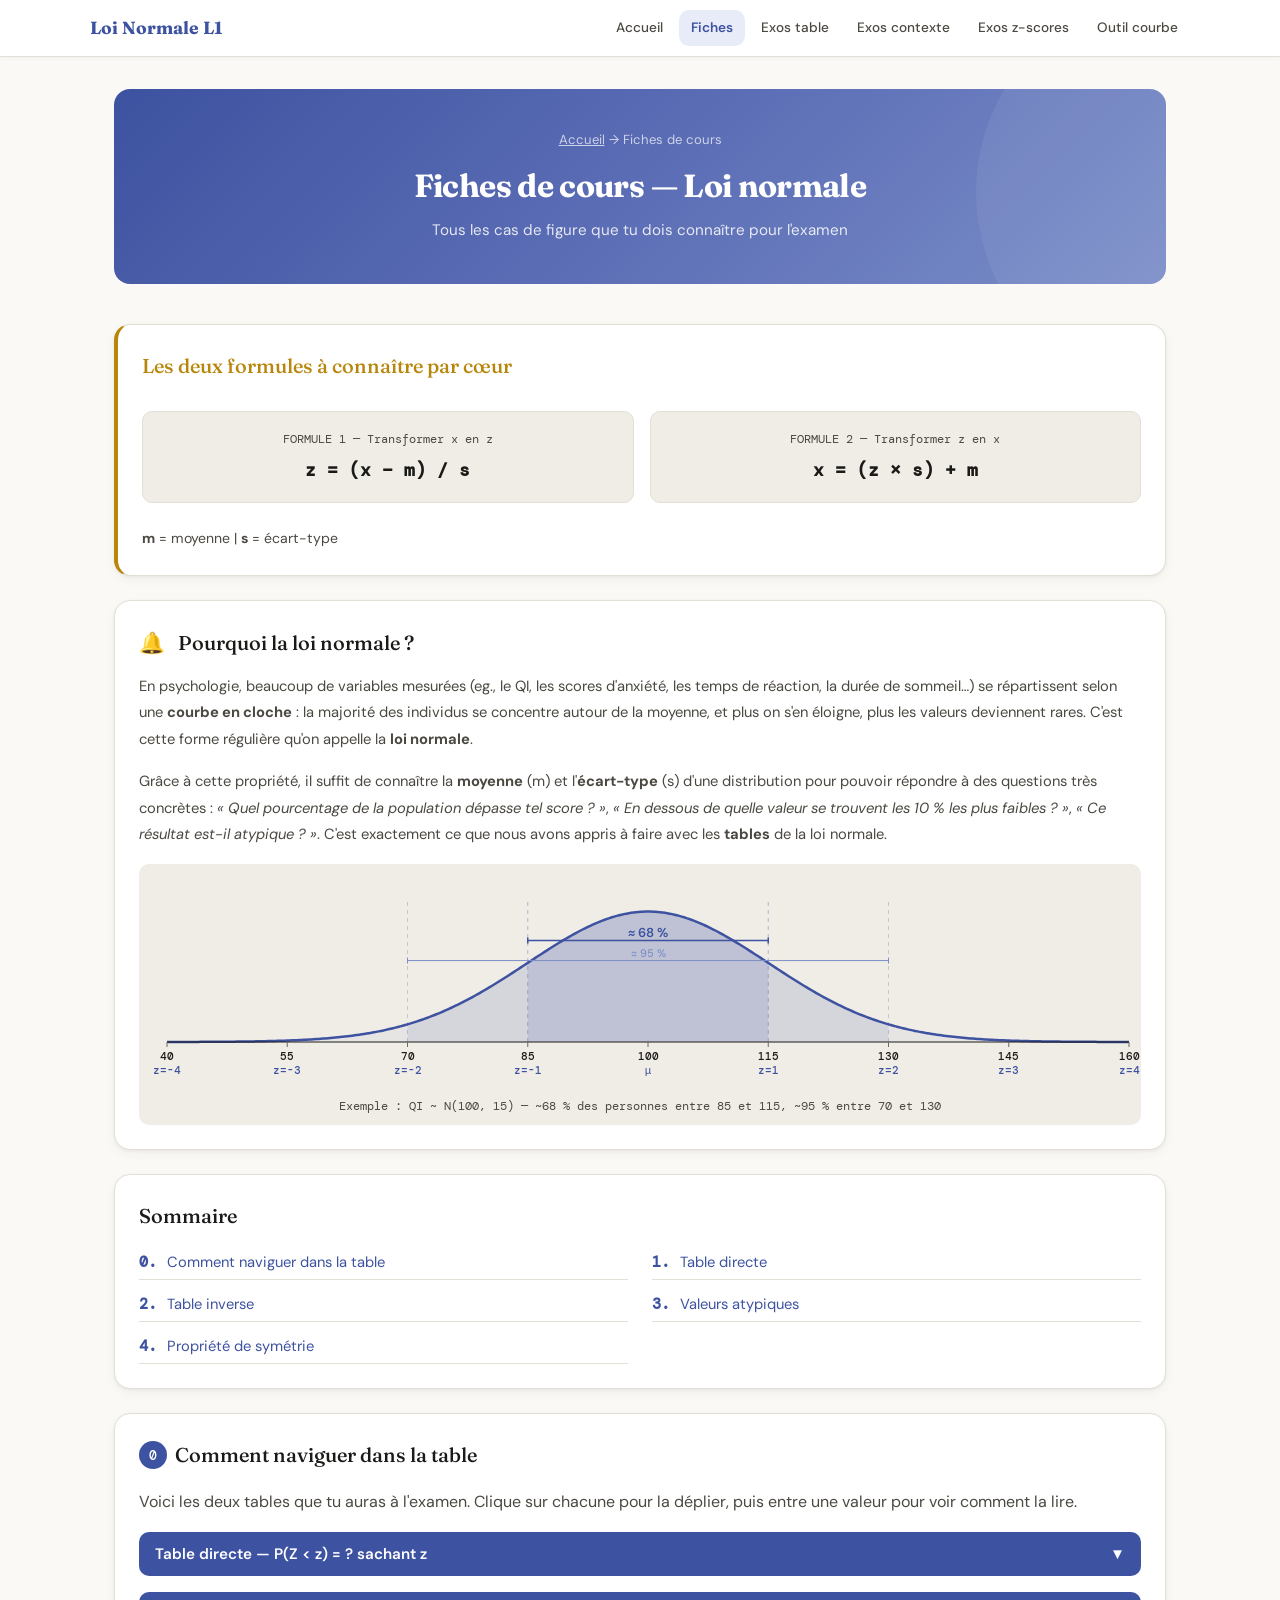
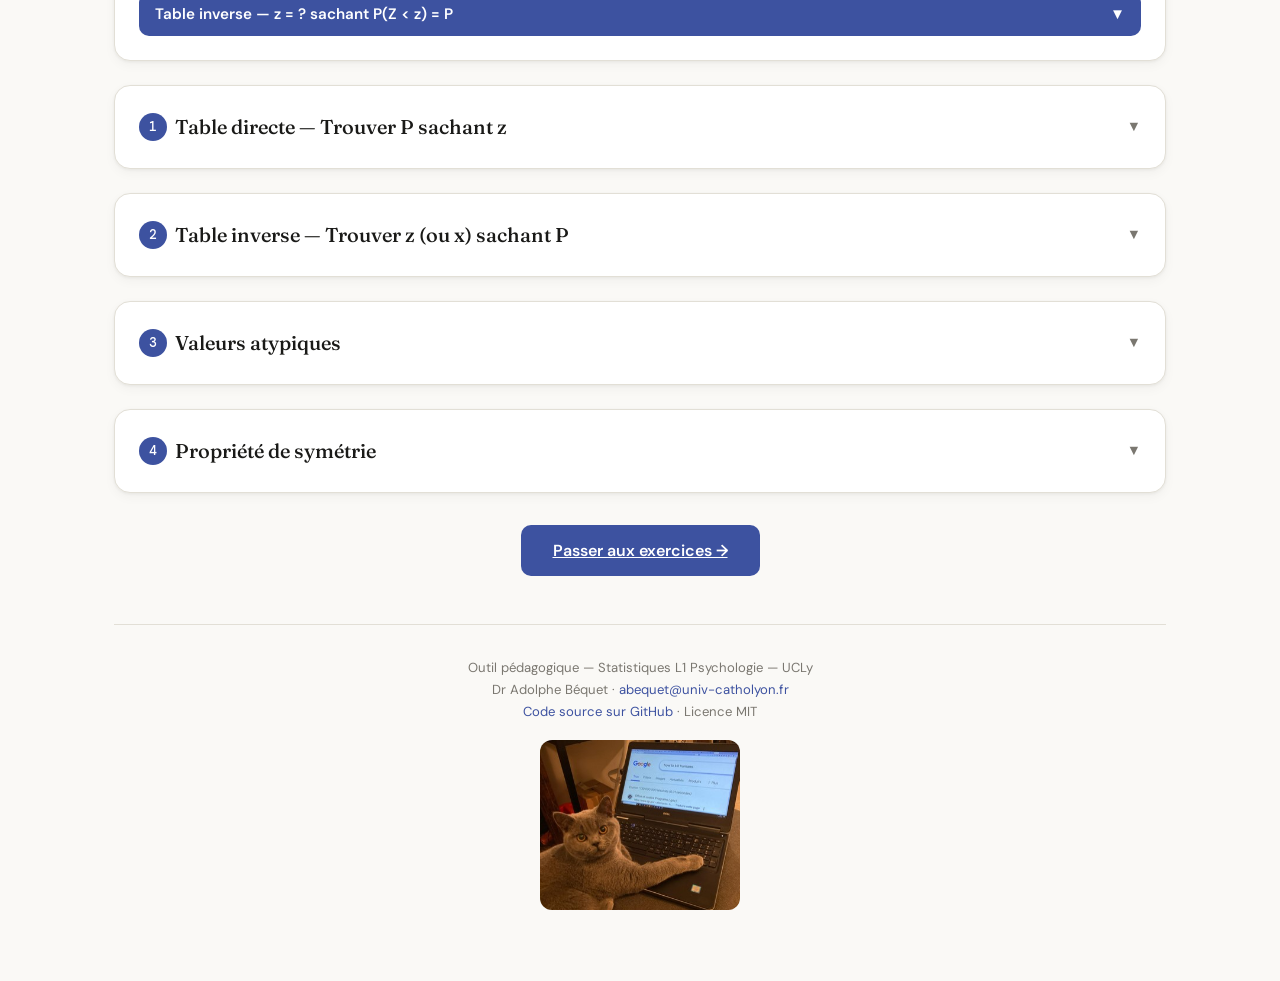
==== commit 428e177f: "Update cours.html : fixed bug during revert table display, added a introductory section" ====
--- a/cours.html
+++ b/cours.html
@@ -6,875 +6,142 @@
 <meta name="viewport" content="width=device-width, initial-scale=1.0">
 <title>Fiches de cours — Loi Normale</title>
 <style>
-/* ═══════════════════════════════════════
-   Loi Normale — Site de révisions L1 Psycho
-   Shared stylesheet
-   ═══════════════════════════════════════ */
-
 @import url('https://fonts.googleapis.com/css2?family=DM+Sans:ital,wght@0,400;0,500;0,600;0,700&family=DM+Mono:wght@400;500&family=Fraunces:ital,opsz,wght@0,9..144,300;0,9..144,500;0,9..144,700;1,9..144,400&display=swap');
-
 :root {
-  --bg: #FAF9F6;
-  --bg-card: #FFFFFF;
-  --bg-accent: #F0EDE6;
-  --bg-input: #F7F5F0;
-  --text: #1A1A18;
-  --text-muted: #4A4840;
-  --text-hint: #7A7770;
-  --accent: #3D52A0;
-  --accent-hover: #2F4390;
-  --accent-light: #E8ECF8;
-  --accent-mid: #7B8EC8;
-  --teal: #1D7A4E;
-  --teal-light: #E6F4ED;
-  --danger: #C0392B;
-  --danger-light: #FBEAEA;
-  --warning: #B8860B;
-  --warning-light: #FDF5E1;
-  --border: #E2DFD6;
-  --border-strong: #C9C5B8;
-  --shadow: 0 1px 3px rgba(26,26,24,0.06), 0 4px 12px rgba(26,26,24,0.04);
-  --shadow-lg: 0 4px 16px rgba(26,26,24,0.08), 0 12px 40px rgba(26,26,24,0.06);
-  --radius: 10px;
-  --radius-lg: 16px;
-  --font-body: 'DM Sans', sans-serif;
-  --font-heading: 'Fraunces', serif;
-  --font-mono: 'DM Mono', monospace;
-}
-
-* { box-sizing: border-box; margin: 0; padding: 0; }
-
-body {
-  font-family: var(--font-body);
-  background: var(--bg);
-  color: var(--text);
-  line-height: 1.7;
-  min-height: 100vh;
-  font-size: 16px;
-}
-
-/* ── Layout ── */
-.container { max-width: 1100px; margin: 0 auto; padding: 2rem 1.5rem 4rem; }
-
-/* ── Navigation ── */
-.site-nav {
-  background: white;
-  border-bottom: 1px solid var(--border);
-  padding: 0 1.5rem;
-  position: sticky;
-  top: 0;
-  z-index: 100;
-  box-shadow: 0 1px 4px rgba(0,0,0,0.04);
-}
-.site-nav .nav-inner {
-  max-width: 1100px;
-  margin: 0 auto;
-  display: flex;
-  align-items: center;
-  gap: 1rem;
-  min-height: 56px;
-  flex-wrap: wrap;
-}
-.site-nav .nav-brand {
-  font-family: var(--font-heading);
-  font-weight: 700;
-  font-size: 1.1rem;
-  color: var(--accent);
-  text-decoration: none;
-  white-space: nowrap;
-  margin-right: auto;
-}
-.site-nav .nav-links {
-  display: flex;
-  gap: 0.25rem;
-  flex-wrap: wrap;
-  list-style: none;
-}
-.site-nav .nav-links a {
-  display: block;
-  padding: 0.4rem 0.75rem;
-  font-size: 0.85rem;
-  font-weight: 500;
-  color: var(--text-muted);
-  text-decoration: none;
-  border-radius: var(--radius);
-  transition: all 0.2s;
-  white-space: nowrap;
-}
-.site-nav .nav-links a:hover { background: var(--bg-accent); color: var(--text); }
-.site-nav .nav-links a.active { background: var(--accent-light); color: var(--accent); font-weight: 600; }
-
-/* ── Page header ── */
-.page-header {
-  text-align: center;
-  margin-bottom: 2.5rem;
-  padding: 2.5rem 2rem;
-  background: linear-gradient(135deg, #3D52A0 0%, #5B6DB5 50%, #7B8EC8 100%);
-  border-radius: var(--radius-lg);
-  color: white;
-  position: relative;
-  overflow: hidden;
-}
-.page-header::before {
-  content: '';
-  position: absolute;
-  top: -50%; right: -20%;
-  width: 400px; height: 400px;
-  border-radius: 50%;
-  background: rgba(255,255,255,0.06);
-}
-.page-header h1 {
-  font-family: var(--font-heading);
-  font-weight: 700;
-  font-size: 2rem;
-  letter-spacing: -0.02em;
-  margin-bottom: 0.25rem;
-  position: relative;
-}
-.page-header p { font-size: 0.95rem; opacity: 0.85; position: relative; }
-.page-header .breadcrumb {
-  font-size: 0.82rem;
-  opacity: 0.7;
-  margin-bottom: 0.5rem;
-  position: relative;
-}
-.page-header .breadcrumb a { color: white; text-decoration: underline; }
-
-/* ── Section titles ── */
-.section-title {
-  font-family: var(--font-heading);
-  font-weight: 500;
-  font-size: 1.25rem;
-  margin-bottom: 1rem;
-  display: flex;
-  align-items: center;
-  gap: 0.5rem;
-}
-.section-title .num {
-  display: inline-flex;
-  align-items: center;
-  justify-content: center;
-  width: 28px; height: 28px;
-  border-radius: 50%;
-  background: var(--accent);
-  color: white;
-  font-family: var(--font-mono);
-  font-size: 0.8rem;
-  font-weight: 500;
-  flex-shrink: 0;
-}
-
-/* ── Cards ── */
-.card {
-  background: var(--bg-card);
-  border: 1px solid var(--border);
-  border-radius: var(--radius-lg);
-  padding: 1.5rem;
-  margin-bottom: 1.5rem;
-  box-shadow: var(--shadow);
-}
-.card.card-accent { border-left: 4px solid var(--accent); }
-.card.card-success { border-left: 4px solid var(--teal); }
-.card.card-warning { border-left: 4px solid var(--warning); }
-
-/* ── Formulas ── */
-.formula-card {
-  background: var(--warning-light);
-  border: 1px solid #E8D5A0;
-  border-radius: var(--radius);
-  padding: 1rem 1.25rem;
-  margin-bottom: 1.5rem;
-  font-size: 0.9rem;
-}
-.formula-card strong {
-  color: var(--warning);
-  font-family: var(--font-mono);
-}
-
-.formula-box {
-  background: var(--bg-accent);
-  border: 1px solid var(--border);
-  border-radius: var(--radius);
-  padding: 1rem 1.25rem;
-  font-family: var(--font-mono);
-  font-size: 0.9rem;
-  line-height: 1.8;
-  margin: 0.75rem 0;
-}
-
-/* ── Buttons ── */
-.btn {
-  display: inline-flex;
-  align-items: center;
-  gap: 0.4rem;
-  padding: 0.6rem 1.2rem;
-  border: none;
-  border-radius: var(--radius);
-  font-family: var(--font-body);
-  font-size: 0.9rem;
-  font-weight: 600;
-  cursor: pointer;
-  transition: all 0.2s;
-}
-.btn-primary { background: var(--accent); color: white; }
-.btn-primary:hover { background: var(--accent-hover); transform: translateY(-1px); }
-.btn-primary:active { transform: translateY(0); }
-.btn-secondary { background: var(--bg-accent); color: var(--text); border: 1px solid var(--border); }
-.btn-secondary:hover { background: var(--border); }
-.btn-success { background: var(--teal); color: white; }
-.btn-success:hover { background: #166B41; }
-.btn-row { display: flex; gap: 0.75rem; margin-top: 1rem; flex-wrap: wrap; }
-
-/* ── Form elements ── */
-.param-group label {
-  display: block;
-  font-size: 0.8rem;
-  font-weight: 600;
-  color: var(--text-muted);
-  text-transform: uppercase;
-  letter-spacing: 0.05em;
-  margin-bottom: 0.35rem;
-}
-.param-group input, .param-group select {
-  width: 100%;
-  padding: 0.6rem 0.8rem;
-  border: 1px solid var(--border);
-  border-radius: var(--radius);
-  font-family: var(--font-mono);
-  font-size: 1rem;
-  background: var(--bg-input);
-  color: var(--text);
-  transition: border-color 0.2s, box-shadow 0.2s;
-}
-.param-group input:focus, .param-group select:focus {
-  outline: none;
-  border-color: var(--accent);
-  box-shadow: 0 0 0 3px var(--accent-light);
-}
-
-/* ── Tables ── */
-table { width: 100%; border-collapse: collapse; font-size: 0.9rem; }
-thead th {
-  background: var(--bg-accent);
-  padding: 0.7rem 1rem;
-  text-align: left;
-  font-weight: 600;
-  font-size: 0.8rem;
-  text-transform: uppercase;
-  letter-spacing: 0.04em;
-  color: var(--text-muted);
-  border-bottom: 2px solid var(--border);
-  white-space: nowrap;
-}
-tbody td {
-  padding: 0.65rem 1rem;
-  border-bottom: 1px solid var(--border);
-  font-family: var(--font-mono);
-  font-size: 0.88rem;
-}
-tbody tr:hover { background: var(--bg-accent); }
-
-/* ── Badges ── */
-.badge {
-  display: inline-block;
-  padding: 0.15rem 0.6rem;
-  border-radius: 99px;
-  font-size: 0.75rem;
-  font-weight: 600;
-  font-family: var(--font-body);
-}
-.badge-ok { background: var(--teal-light); color: var(--teal); }
-.badge-extreme { background: var(--danger-light); color: var(--danger); }
-.badge-info { background: var(--accent-light); color: var(--accent); }
-
-/* ── Exercise components ── */
-.exercise-block {
-  background: var(--bg-card);
-  border: 1px solid var(--border);
-  border-radius: var(--radius-lg);
-  padding: 1.5rem;
-  margin-bottom: 2rem;
-  box-shadow: var(--shadow);
-}
-.exercise-block .exercise-header {
-  display: flex;
-  align-items: center;
-  gap: 0.75rem;
-  margin-bottom: 1rem;
-  padding-bottom: 0.75rem;
-  border-bottom: 1px solid var(--border);
-}
-.exercise-block .exercise-num {
-  display: inline-flex;
-  align-items: center;
-  justify-content: center;
-  width: 36px; height: 36px;
-  border-radius: 50%;
-  background: var(--accent);
-  color: white;
-  font-family: var(--font-mono);
-  font-size: 0.9rem;
-  font-weight: 600;
-  flex-shrink: 0;
-}
-.exercise-block .exercise-label {
-  font-family: var(--font-heading);
-  font-weight: 500;
-  font-size: 1.1rem;
-}
-.exercise-block .exercise-difficulty {
-  margin-left: auto;
-}
-.exercise-block .exercise-context {
-  background: var(--bg-accent);
-  border-radius: var(--radius);
-  padding: 1rem 1.25rem;
-  margin-bottom: 1rem;
-  font-size: 0.92rem;
-  line-height: 1.7;
-}
-.exercise-block .question-block {
-  margin: 1rem 0;
-  padding: 0.75rem 0;
-}
-.exercise-block .question-text {
-  font-weight: 600;
-  color: var(--accent);
-  margin-bottom: 0.5rem;
-}
-.exercise-block .answer-input {
-  display: flex;
-  gap: 0.5rem;
-  align-items: center;
-  margin: 0.5rem 0;
-}
-.exercise-block .answer-input input {
-  padding: 0.5rem 0.75rem;
-  border: 1px solid var(--border);
-  border-radius: var(--radius);
-  font-family: var(--font-mono);
-  font-size: 0.95rem;
-  background: var(--bg-input);
-  flex: 1;
-  max-width: 300px;
-}
-.exercise-block .answer-input input:focus {
-  outline: none;
-  border-color: var(--accent);
-  box-shadow: 0 0 0 3px var(--accent-light);
-}
-
-/* ── Correction / solution reveal ── */
-.solution {
-  display: none;
-  margin-top: 0.75rem;
-  padding: 1rem 1.25rem;
-  background: var(--teal-light);
-  border: 1px solid #B8E0CC;
-  border-radius: var(--radius);
-  animation: slideDown 0.3s ease;
-}
-.solution.visible { display: block; }
-.solution .step {
-  font-family: var(--font-mono);
-  font-size: 0.88rem;
-  margin: 0.3rem 0;
-  padding: 0.2rem 0;
-  color: var(--text);
-}
-.solution .step-label {
-  font-family: var(--font-body);
-  font-weight: 600;
-  font-size: 0.78rem;
-  text-transform: uppercase;
-  letter-spacing: 0.04em;
-  color: var(--teal);
-  margin-top: 0.5rem;
-  margin-bottom: 0.15rem;
-}
-.solution .result {
-  font-size: 1.2rem;
-  font-weight: 700;
-  color: var(--teal);
-  font-family: var(--font-mono);
-  margin-top: 0.5rem;
-}
-.solution .explanation {
-  font-family: var(--font-body);
-  font-size: 0.88rem;
-  color: var(--text-muted);
-  margin-top: 0.25rem;
-  font-style: italic;
-}
-
-@keyframes slideDown {
-  from { opacity: 0; transform: translateY(-8px); }
-  to { opacity: 1; transform: translateY(0); }
-}
-
-/* ── Feedback ── */
-.feedback-correct {
-  color: var(--teal);
-  font-weight: 600;
-  font-size: 0.88rem;
-}
-.feedback-incorrect {
-  color: var(--danger);
-  font-weight: 600;
-  font-size: 0.88rem;
-}
-
-/* ── Grid layouts ── */
-.grid-2 { display: grid; grid-template-columns: 1fr 1fr; gap: 1rem; }
-.grid-3 { display: grid; grid-template-columns: repeat(3, 1fr); gap: 1rem; }
-
-@media (max-width: 768px) {
-  .grid-2, .grid-3 { grid-template-columns: 1fr; }
-  .page-header h1 { font-size: 1.5rem; }
-  .site-nav .nav-links { gap: 0; }
-  .site-nav .nav-links a { padding: 0.3rem 0.5rem; font-size: 0.78rem; }
-}
-
-/* ── Home page cards ── */
-.nav-card {
-  background: var(--bg-card);
-  border: 1px solid var(--border);
-  border-radius: var(--radius-lg);
-  padding: 1.5rem;
-  text-decoration: none;
-  color: var(--text);
-  transition: all 0.25s;
-  display: block;
-  box-shadow: var(--shadow);
-}
-.nav-card:hover {
-  transform: translateY(-3px);
-  box-shadow: var(--shadow-lg);
-  border-color: var(--accent-mid);
-}
-.nav-card .card-icon {
-  width: 44px; height: 44px;
-  border-radius: 12px;
-  display: flex;
-  align-items: center;
-  justify-content: center;
-  font-size: 1.3rem;
-  margin-bottom: 0.75rem;
-  font-weight: 700;
-}
-.nav-card h3 {
-  font-family: var(--font-heading);
-  font-weight: 500;
-  font-size: 1.1rem;
-  margin-bottom: 0.3rem;
-}
-.nav-card p {
-  font-size: 0.85rem;
-  color: var(--text-muted);
-  line-height: 1.5;
-}
-
-/* ── Mini curve (canvas) ── */
-.mini-curve {
-  position: relative;
-  width: 100%;
-  border-radius: var(--radius);
-  overflow: hidden;
-}
-.mini-curve canvas { display: block; width: 100%; }
-
-/* ── Reveal btn ── */
-.btn-reveal {
-  background: none;
-  border: 1px dashed var(--border-strong);
-  color: var(--text-muted);
-  padding: 0.5rem 1rem;
-  border-radius: var(--radius);
-  font-family: var(--font-body);
-  font-size: 0.85rem;
-  font-weight: 500;
-  cursor: pointer;
-  transition: all 0.2s;
-}
-.btn-reveal:hover { border-color: var(--accent); color: var(--accent); background: var(--accent-light); }
-
-/* ── Progress indicator ── */
-.progress-bar {
-  width: 100%;
-  height: 6px;
-  background: var(--bg-accent);
-  border-radius: 3px;
-  margin: 1rem 0;
-  overflow: hidden;
-}
-.progress-bar .progress-fill {
-  height: 100%;
-  background: var(--accent);
-  border-radius: 3px;
-  transition: width 0.4s ease;
-}
-
-/* ── Score tracker ── */
-.score-tracker {
-  position: sticky;
-  top: 60px;
-  z-index: 50;
-  background: var(--bg-card);
-  border: 1px solid var(--border);
-  border-radius: var(--radius);
-  padding: 0.5rem 1rem;
-  margin-bottom: 1.5rem;
-  display: flex;
-  align-items: center;
-  gap: 1rem;
-  box-shadow: var(--shadow);
-  flex-wrap: wrap;
-}
-.score-tracker .score-label {
-  font-size: 0.82rem;
-  font-weight: 600;
-  color: var(--text-muted);
-  text-transform: uppercase;
-  letter-spacing: 0.04em;
-}
-.score-tracker .score-value {
-  font-family: var(--font-mono);
-  font-size: 1.1rem;
-  font-weight: 700;
-  color: var(--accent);
-}
-.score-tracker .score-bar {
-  flex: 1;
-  min-width: 100px;
-  height: 8px;
-  background: var(--bg-accent);
-  border-radius: 4px;
-  overflow: hidden;
-}
-.score-tracker .score-bar-fill {
-  height: 100%;
-  background: linear-gradient(90deg, var(--accent), var(--teal));
-  border-radius: 4px;
-  transition: width 0.4s ease;
-}
-
-/* ── Footer ── */
-footer {
-  text-align: center;
-  margin-top: 3rem;
-  padding-top: 2rem;
-  border-top: 1px solid var(--border);
-  font-size: 0.82rem;
-  color: var(--text-hint);
-}
-footer a { color: var(--accent); text-decoration: none; }
-footer a:hover { text-decoration: underline; }
-
-/* ── Tooltip style for rules ── */
-.rule-tag {
-  display: inline-block;
-  padding: 0.1rem 0.5rem;
-  background: var(--accent-light);
-  color: var(--accent);
-  border-radius: 4px;
-  font-size: 0.75rem;
-  font-weight: 600;
-  font-family: var(--font-mono);
-  margin-left: 0.25rem;
-}
-
-/* ── Table input for z-score exercises ── */
-.z-table-input {
-  width: 80px;
-  padding: 0.35rem 0.5rem;
-  border: 1px solid var(--border);
-  border-radius: 6px;
-  font-family: var(--font-mono);
-  font-size: 0.88rem;
-  text-align: center;
-  background: var(--bg-input);
-}
-.z-table-input:focus {
-  outline: none;
-  border-color: var(--accent);
-  box-shadow: 0 0 0 3px var(--accent-light);
-}
-.z-table-input.correct { border-color: var(--teal); background: var(--teal-light); }
-.z-table-input.incorrect { border-color: var(--danger); background: var(--danger-light); }
-
-</style>
-<style>
-.case-grid { display: grid; grid-template-columns: 1fr 1fr; gap: 1rem; margin: 0.75rem 0; }
-.encadrement-grid { display: grid; grid-template-columns: 1fr auto 1fr auto 1fr; gap: 0.5rem; align-items: center; margin: 0.75rem 0; }
-@media (max-width: 700px) { .case-grid { grid-template-columns: 1fr; } .encadrement-grid { grid-template-columns: 1fr; } .encadrement-grid .op { display: none; } }
-.case-graph { background: var(--bg-accent); border-radius: var(--radius); padding: 0.5rem; text-align: center; }
-.case-graph canvas { display: block; width: 100%; }
-.case-graph .graph-label { font-size: 0.78rem; color: var(--text-muted); margin-top: 0.25rem; font-family: var(--font-mono); }
-.op { font-size: 1.5rem; color: var(--text-muted); font-weight: 700; text-align: center; }
-</style>
-
-<style>
-.collapsible-section { cursor: pointer; }
-.collapsible-section:hover { opacity: 0.85; }
-.collapsible-section .collapse-arrow { transition: transform 0.3s; display: inline-block; margin-left: auto; font-size: 0.9rem; color: var(--text-hint); }
-.collapsible-section .collapse-arrow.open { transform: rotate(180deg); }
-.section-content { display: none; }
-.section-content.open { display: block; }
+  --bg:#FAF9F6;--bg-card:#FFFFFF;--bg-accent:#F0EDE6;--bg-input:#F7F5F0;
+  --text:#1A1A18;--text-muted:#4A4840;--text-hint:#7A7770;
+  --accent:#3D52A0;--accent-hover:#2F4390;--accent-light:#E8ECF8;--accent-mid:#7B8EC8;
+  --teal:#1D7A4E;--teal-light:#E6F4ED;
+  --danger:#C0392B;--danger-light:#FBEAEA;
+  --warning:#B8860B;--warning-light:#FDF5E1;
+  --border:#E2DFD6;--border-strong:#C9C5B8;
+  --shadow:0 1px 3px rgba(26,26,24,0.06),0 4px 12px rgba(26,26,24,0.04);
+  --shadow-lg:0 4px 16px rgba(26,26,24,0.08),0 12px 40px rgba(26,26,24,0.06);
+  --radius:10px;--radius-lg:16px;
+  --font-body:'DM Sans',sans-serif;--font-heading:'Fraunces',serif;--font-mono:'DM Mono',monospace;
+  --nav-green:#1D7A4E;--nav-green-bg:#E6F4ED;
+}
+*{box-sizing:border-box;margin:0;padding:0}
+body{font-family:var(--font-body);background:var(--bg);color:var(--text);line-height:1.7;min-height:100vh;font-size:16px}
+.container{max-width:1100px;margin:0 auto;padding:2rem 1.5rem 4rem}
+.site-nav{background:white;border-bottom:1px solid var(--border);padding:0 1.5rem;position:sticky;top:0;z-index:100;box-shadow:0 1px 4px rgba(0,0,0,0.04)}
+.site-nav .nav-inner{max-width:1100px;margin:0 auto;display:flex;align-items:center;gap:1rem;min-height:56px;flex-wrap:wrap}
+.site-nav .nav-brand{font-family:var(--font-heading);font-weight:700;font-size:1.1rem;color:var(--accent);text-decoration:none;white-space:nowrap;margin-right:auto}
+.site-nav .nav-links{display:flex;gap:0.25rem;flex-wrap:wrap;list-style:none}
+.site-nav .nav-links a{display:block;padding:0.4rem 0.75rem;font-size:0.85rem;font-weight:500;color:var(--text-muted);text-decoration:none;border-radius:var(--radius);transition:all 0.2s;white-space:nowrap}
+.site-nav .nav-links a:hover{background:var(--bg-accent);color:var(--text)}
+.site-nav .nav-links a.active{background:var(--accent-light);color:var(--accent);font-weight:600}
+.page-header{text-align:center;margin-bottom:2.5rem;padding:2.5rem 2rem;background:linear-gradient(135deg,#3D52A0 0%,#5B6DB5 50%,#7B8EC8 100%);border-radius:var(--radius-lg);color:white;position:relative;overflow:hidden}
+.page-header::before{content:'';position:absolute;top:-50%;right:-20%;width:400px;height:400px;border-radius:50%;background:rgba(255,255,255,0.06)}
+.page-header h1{font-family:var(--font-heading);font-weight:700;font-size:2rem;letter-spacing:-0.02em;margin-bottom:0.25rem;position:relative}
+.page-header p{font-size:0.95rem;opacity:0.85;position:relative}
+.page-header .breadcrumb{font-size:0.82rem;opacity:0.7;margin-bottom:0.5rem;position:relative}
+.page-header .breadcrumb a{color:white;text-decoration:underline}
+.section-title{font-family:var(--font-heading);font-weight:500;font-size:1.25rem;margin-bottom:1rem;display:flex;align-items:center;gap:0.5rem}
+.section-title .num{display:inline-flex;align-items:center;justify-content:center;width:28px;height:28px;border-radius:50%;background:var(--accent);color:white;font-family:var(--font-mono);font-size:0.8rem;font-weight:500;flex-shrink:0}
+.card{background:var(--bg-card);border:1px solid var(--border);border-radius:var(--radius-lg);padding:1.5rem;margin-bottom:1.5rem;box-shadow:var(--shadow)}
+.card.card-accent{border-left:4px solid var(--accent)}.card.card-success{border-left:4px solid var(--teal)}.card.card-warning{border-left:4px solid var(--warning)}
+.formula-box{background:var(--bg-accent);border:1px solid var(--border);border-radius:var(--radius);padding:1rem 1.25rem;font-family:var(--font-mono);font-size:0.9rem;line-height:1.8;margin:0.75rem 0}
+.btn{display:inline-flex;align-items:center;gap:0.4rem;padding:0.6rem 1.2rem;border:none;border-radius:var(--radius);font-family:var(--font-body);font-size:0.9rem;font-weight:600;cursor:pointer;transition:all 0.2s}
+.btn-primary{background:var(--accent);color:white}.btn-primary:hover{background:var(--accent-hover);transform:translateY(-1px)}
+.btn-secondary{background:var(--bg-accent);color:var(--text);border:1px solid var(--border)}.btn-secondary:hover{background:var(--border)}
+.btn-success{background:var(--teal);color:white}.btn-success:hover{background:#166B41}
+.btn-row{display:flex;gap:0.75rem;margin-top:1rem;flex-wrap:wrap}
+.param-group label{display:block;font-size:0.8rem;font-weight:600;color:var(--text-muted);text-transform:uppercase;letter-spacing:0.05em;margin-bottom:0.35rem}
+.param-group input,.param-group select{width:100%;padding:0.6rem 0.8rem;border:1px solid var(--border);border-radius:var(--radius);font-family:var(--font-mono);font-size:1rem;background:var(--bg-input);color:var(--text);transition:border-color 0.2s,box-shadow 0.2s}
+.param-group input:focus,.param-group select:focus{outline:none;border-color:var(--accent);box-shadow:0 0 0 3px var(--accent-light)}
+table{width:100%;border-collapse:collapse;font-size:0.9rem}
+thead th{background:var(--bg-accent);padding:0.7rem 1rem;text-align:left;font-weight:600;font-size:0.8rem;text-transform:uppercase;letter-spacing:0.04em;color:var(--text-muted);border-bottom:2px solid var(--border);white-space:nowrap}
+tbody td{padding:0.65rem 1rem;border-bottom:1px solid var(--border);font-family:var(--font-mono);font-size:0.88rem}
+.badge{display:inline-block;padding:0.15rem 0.6rem;border-radius:99px;font-size:0.75rem;font-weight:600;font-family:var(--font-body)}
+.badge-ok{background:var(--teal-light);color:var(--teal)}.badge-extreme{background:var(--danger-light);color:var(--danger)}.badge-info{background:var(--accent-light);color:var(--accent)}
+.exercise-block{background:var(--bg-card);border:1px solid var(--border);border-radius:var(--radius-lg);padding:1.5rem;margin-bottom:2rem;box-shadow:var(--shadow)}
+.exercise-block .exercise-header{display:flex;align-items:center;gap:0.75rem;margin-bottom:1rem;padding-bottom:0.75rem;border-bottom:1px solid var(--border)}
+.exercise-block .exercise-num{display:inline-flex;align-items:center;justify-content:center;width:36px;height:36px;border-radius:50%;background:var(--accent);color:white;font-family:var(--font-mono);font-size:0.9rem;font-weight:600;flex-shrink:0}
+.exercise-block .exercise-label{font-family:var(--font-heading);font-weight:500;font-size:1.1rem}
+.exercise-block .exercise-context{background:var(--bg-accent);border-radius:var(--radius);padding:1rem 1.25rem;margin-bottom:1rem;font-size:0.92rem;line-height:1.7}
+.exercise-block .answer-input{display:flex;gap:0.5rem;align-items:center;margin:0.5rem 0}
+.exercise-block .answer-input input{padding:0.5rem 0.75rem;border:1px solid var(--border);border-radius:var(--radius);font-family:var(--font-mono);font-size:0.95rem;background:var(--bg-input);flex:1;max-width:300px}
+.exercise-block .answer-input input:focus{outline:none;border-color:var(--accent);box-shadow:0 0 0 3px var(--accent-light)}
+.solution{display:none;margin-top:0.75rem;padding:1rem 1.25rem;background:var(--teal-light);border:1px solid #B8E0CC;border-radius:var(--radius);animation:slideDown 0.3s ease}
+.solution.visible{display:block}
+.solution .step{font-family:var(--font-mono);font-size:0.88rem;margin:0.3rem 0;padding:0.2rem 0;color:var(--text)}
+.solution .step-label{font-family:var(--font-body);font-weight:600;font-size:0.78rem;text-transform:uppercase;letter-spacing:0.04em;color:var(--teal);margin-top:0.5rem;margin-bottom:0.15rem}
+.solution .result{font-size:1.2rem;font-weight:700;color:var(--teal);font-family:var(--font-mono);margin-top:0.5rem}
+@keyframes slideDown{from{opacity:0;transform:translateY(-8px)}to{opacity:1;transform:translateY(0)}}
+.feedback-correct{color:var(--teal);font-weight:600;font-size:0.88rem}
+.feedback-incorrect{color:var(--danger);font-weight:600;font-size:0.88rem}
+.grid-2{display:grid;grid-template-columns:1fr 1fr;gap:1rem}
+.grid-3{display:grid;grid-template-columns:repeat(3,1fr);gap:1rem}
+@media(max-width:768px){.grid-2,.grid-3{grid-template-columns:1fr}.page-header h1{font-size:1.5rem}.site-nav .nav-links{gap:0}.site-nav .nav-links a{padding:0.3rem 0.5rem;font-size:0.78rem}}
+.nav-card{background:var(--bg-card);border:1px solid var(--border);border-radius:var(--radius-lg);padding:1.5rem;text-decoration:none;color:var(--text);transition:all 0.25s;display:block;box-shadow:var(--shadow)}
+.nav-card:hover{transform:translateY(-3px);box-shadow:var(--shadow-lg);border-color:var(--accent-mid)}
+.nav-card h3{font-family:var(--font-heading);font-weight:500;font-size:1.1rem;margin-bottom:0.3rem}
+.nav-card p{font-size:0.85rem;color:var(--text-muted);line-height:1.5}
+.btn-reveal{background:none;border:1px dashed var(--border-strong);color:var(--text-muted);padding:0.5rem 1rem;border-radius:var(--radius);font-family:var(--font-body);font-size:0.85rem;font-weight:500;cursor:pointer;transition:all 0.2s}
+.btn-reveal:hover{border-color:var(--accent);color:var(--accent);background:var(--accent-light)}
+.progress-bar{width:100%;height:6px;background:var(--bg-accent);border-radius:3px;margin:1rem 0;overflow:hidden}
+.progress-bar .progress-fill{height:100%;background:var(--accent);border-radius:3px;transition:width 0.4s ease}
+.score-tracker{position:sticky;top:60px;z-index:50;background:var(--bg-card);border:1px solid var(--border);border-radius:var(--radius);padding:0.5rem 1rem;margin-bottom:1.5rem;display:flex;align-items:center;gap:1rem;box-shadow:var(--shadow);flex-wrap:wrap}
+.score-tracker .score-label{font-size:0.82rem;font-weight:600;color:var(--text-muted);text-transform:uppercase;letter-spacing:0.04em}
+.score-tracker .score-value{font-family:var(--font-mono);font-size:1.1rem;font-weight:700;color:var(--accent)}
+.score-tracker .score-bar{flex:1;min-width:100px;height:8px;background:var(--bg-accent);border-radius:4px;overflow:hidden}
+.score-tracker .score-bar-fill{height:100%;background:linear-gradient(90deg,var(--accent),var(--teal));border-radius:4px;transition:width 0.4s ease}
+footer{text-align:center;margin-top:3rem;padding-top:2rem;border-top:1px solid var(--border);font-size:0.82rem;color:var(--text-hint)}
+footer a{color:var(--accent);text-decoration:none}footer a:hover{text-decoration:underline}
+.rule-tag{display:inline-block;padding:0.1rem 0.5rem;background:var(--accent-light);color:var(--accent);border-radius:4px;font-size:0.75rem;font-weight:600;font-family:var(--font-mono);margin-left:0.25rem}
+.z-table-input{width:80px;padding:0.35rem 0.5rem;border:1px solid var(--border);border-radius:6px;font-family:var(--font-mono);font-size:0.88rem;text-align:center;background:var(--bg-input)}
+.z-table-input:focus{outline:none;border-color:var(--accent);box-shadow:0 0 0 3px var(--accent-light)}
+.z-table-input.correct{border-color:var(--teal);background:var(--teal-light)}.z-table-input.incorrect{border-color:var(--danger);background:var(--danger-light)}
+.case-grid{display:grid;grid-template-columns:1fr 1fr;gap:1rem;margin:0.75rem 0}
+.encadrement-grid{display:grid;grid-template-columns:1fr auto 1fr auto 1fr;gap:0.5rem;align-items:center;margin:0.75rem 0}
+@media(max-width:700px){.case-grid{grid-template-columns:1fr}.encadrement-grid{grid-template-columns:1fr}.encadrement-grid .op{display:none}}
+.case-graph{background:var(--bg-accent);border-radius:var(--radius);padding:0.5rem;text-align:center}
+.case-graph canvas{display:block;width:100%}
+.case-graph .graph-label{font-size:0.78rem;color:var(--text-muted);margin-top:0.25rem;font-family:var(--font-mono)}
+.op{font-size:1.5rem;color:var(--text-muted);font-weight:700;text-align:center}
+.collapsible-section{cursor:pointer}.collapsible-section:hover{opacity:0.85}
+.collapsible-section .collapse-arrow{transition:transform 0.3s;display:inline-block;margin-left:auto;font-size:0.9rem;color:var(--text-hint)}
+.collapsible-section .collapse-arrow.open{transform:rotate(180deg)}
+.section-content{display:none}.section-content.open{display:block}
+.inv-legend{display:flex;gap:1.25rem;flex-wrap:wrap;margin:0.75rem 0;font-size:0.82rem;align-items:center}
+.inv-legend-item{display:inline-flex;align-items:center;gap:0.35rem}
+.inv-legend-swatch{display:inline-block;width:16px;height:16px;border-radius:3px;border:1px solid rgba(0,0,0,0.15)}
 </style>
 </head>
 <body>
 <script>
-/* ═══════════════════════════════════════
-   Shared JS — Normal distribution math & UI utils
-   ═══════════════════════════════════════ */
-
-// ── Normal distribution functions ──
-function normalPDF(z) {
-  return Math.exp(-0.5 * z * z) / Math.sqrt(2 * Math.PI);
-}
-
-function normalCDF(z) {
-  const a1=0.254829592, a2=-0.284496736, a3=1.421413741, a4=-1.453152027, a5=1.061405429, p=0.3275911;
-  const s = z < 0 ? -1 : 1;
-  const x = Math.abs(z) / Math.sqrt(2);
-  const t = 1 / (1 + p * x);
-  const y = 1 - (((((a5*t + a4)*t) + a3)*t + a2)*t + a1)*t * Math.exp(-x*x);
-  return 0.5 * (1 + s * y);
-}
-
-function normalInvCDF(p) {
-  if (p <= 0) return -Infinity;
-  if (p >= 1) return Infinity;
-  if (p < 0.5) return -normalInvCDF(1 - p);
-  const a = [-3.969683028665376e+01, 2.209460984245205e+02, -2.759285104469687e+02,
-             1.383577518672690e+02, -3.066479806614716e+01, 2.506628277459239e+00];
-  const b = [-5.447609879822406e+01, 1.615858368580409e+02, -1.556989798598866e+02,
-             6.680131188771972e+01, -1.328068155288572e+01];
-  const c = [-7.784894002430293e-03, -3.223964580411365e-01, -2.400758277161838e+00,
-             -2.549732539343734e+00, 4.374664141464968e+00, 2.938163982698783e+00];
-  const d = [7.784695709041462e-03, 3.224671290700398e-01, 2.445134137142996e+00, 3.754408661907416e+00];
-  const pL = 0.02425, pH = 1 - pL;
-  let q, r;
-  if (p < pL) {
-    q = Math.sqrt(-2 * Math.log(p));
-    return (((((c[0]*q+c[1])*q+c[2])*q+c[3])*q+c[4])*q+c[5]) / ((((d[0]*q+d[1])*q+d[2])*q+d[3])*q+1);
-  } else if (p <= pH) {
-    q = p - 0.5; r = q * q;
-    return (((((a[0]*r+a[1])*r+a[2])*r+a[3])*r+a[4])*r+a[5])*q / (((((b[0]*r+b[1])*r+b[2])*r+b[3])*r+b[4])*r+1);
-  } else {
-    q = Math.sqrt(-2 * Math.log(1 - p));
-    return -(((((c[0]*q+c[1])*q+c[2])*q+c[3])*q+c[4])*q+c[5]) / ((((d[0]*q+d[1])*q+d[2])*q+d[3])*q+1);
-  }
-}
-
-// ── Round to n decimals ──
-function R(val, n = 4) {
-  return Math.round(val * Math.pow(10, n)) / Math.pow(10, n);
-}
-function R2(val) { return R(val, 2); }
-
-// ── Navigation component ──
-function renderNav(activePage) {
-  const pages = [
-    { id: 'index', label: 'Accueil', href: 'index.html' },
-    { id: 'cours', label: 'Fiches', href: 'cours.html' },
-    { id: 'exercices-table', label: 'Exos table', href: 'exercices-table.html' },
-    { id: 'exercices-contexte', label: 'Exos contexte', href: 'exercices-contexte.html' },
-    { id: 'exercices-zscore', label: 'Exos z-scores', href: 'exercices-zscore.html' },
-    { id: 'outil', label: 'Outil courbe', href: 'outil.html' },
-  ];
-
-  const nav = document.createElement('nav');
-  nav.className = 'site-nav';
-  nav.innerHTML = `
-    <div class="nav-inner">
-      <a href="index.html" class="nav-brand">Loi Normale L1</a>
-      <ul class="nav-links">
-        ${pages.map(p => `<li><a href="${p.href}" class="${p.id === activePage ? 'active' : ''}">${p.label}</a></li>`).join('')}
-      </ul>
-    </div>
-  `;
+function normalPDF(z){return Math.exp(-0.5*z*z)/Math.sqrt(2*Math.PI)}
+function normalCDF(z){const a1=0.254829592,a2=-0.284496736,a3=1.421413741,a4=-1.453152027,a5=1.061405429,p=0.3275911;const s=z<0?-1:1;const x=Math.abs(z)/Math.sqrt(2);const t=1/(1+p*x);const y=1-(((((a5*t+a4)*t)+a3)*t+a2)*t+a1)*t*Math.exp(-x*x);return 0.5*(1+s*y)}
+function normalInvCDF(p){if(p<=0)return-Infinity;if(p>=1)return Infinity;if(p<0.5)return-normalInvCDF(1-p);const a=[-3.969683028665376e+01,2.209460984245205e+02,-2.759285104469687e+02,1.383577518672690e+02,-3.066479806614716e+01,2.506628277459239e+00],b=[-5.447609879822406e+01,1.615858368580409e+02,-1.556989798598866e+02,6.680131188771972e+01,-1.328068155288572e+01],c=[-7.784894002430293e-03,-3.223964580411365e-01,-2.400758277161838e+00,-2.549732539343734e+00,4.374664141464968e+00,2.938163982698783e+00],d=[7.784695709041462e-03,3.224671290700398e-01,2.445134137142996e+00,3.754408661907416e+00];const pL=0.02425,pH=1-pL;let q,r;if(p<pL){q=Math.sqrt(-2*Math.log(p));return(((((c[0]*q+c[1])*q+c[2])*q+c[3])*q+c[4])*q+c[5])/((((d[0]*q+d[1])*q+d[2])*q+d[3])*q+1)}else if(p<=pH){q=p-0.5;r=q*q;return(((((a[0]*r+a[1])*r+a[2])*r+a[3])*r+a[4])*r+a[5])*q/(((((b[0]*r+b[1])*r+b[2])*r+b[3])*r+b[4])*r+1)}else{q=Math.sqrt(-2*Math.log(1-p));return-(((((c[0]*q+c[1])*q+c[2])*q+c[3])*q+c[4])*q+c[5])/((((d[0]*q+d[1])*q+d[2])*q+d[3])*q+1)}}
+function R(v,n){n=n||4;return Math.round(v*Math.pow(10,n))/Math.pow(10,n)}
+
+function renderNav(activePage){
+  const pages=[{id:'index',label:'Accueil',href:'index.html'},{id:'cours',label:'Fiches',href:'cours.html'},{id:'exercices-table',label:'Exos table',href:'exercices-table.html'},{id:'exercices-contexte',label:'Exos contexte',href:'exercices-contexte.html'},{id:'exercices-zscore',label:'Exos z-scores',href:'exercices-zscore.html'},{id:'outil',label:'Outil courbe',href:'outil.html'}];
+  const nav=document.createElement('nav');nav.className='site-nav';
+  nav.innerHTML='<div class="nav-inner"><a href="index.html" class="nav-brand">Loi Normale L1</a><ul class="nav-links">'+pages.map(function(p){return'<li><a href="'+p.href+'" class="'+(p.id===activePage?'active':'')+'">'+p.label+'</a></li>'}).join('')+'</ul></div>';
   document.body.prepend(nav);
 }
-
-// ── Solution toggle ──
-function toggleSolution(btn, solutionId) {
-  const sol = document.getElementById(solutionId);
-  if (sol.classList.contains('visible')) {
-    sol.classList.remove('visible');
-    btn.textContent = 'Voir le corrigé';
-  } else {
-    sol.classList.add('visible');
-    btn.textContent = 'Masquer le corrigé';
-  }
-}
-
-// ── Mini curve drawing ──
-function drawMiniCurve(canvasId, options = {}) {
-  const canvas = document.getElementById(canvasId);
-  if (!canvas) return;
-  const rect = canvas.parentElement.getBoundingClientRect();
-  const dpr = window.devicePixelRatio || 1;
-  const w = rect.width;
-  const h = options.height || 180;
-  canvas.width = w * dpr;
-  canvas.height = h * dpr;
-  canvas.style.width = w + 'px';
-  canvas.style.height = h + 'px';
-  const ctx = canvas.getContext('2d');
-  ctx.setTransform(dpr, 0, 0, dpr, 0, 0);
-
-  const mu = options.mu || 0;
-  const sigma = options.sigma || 1;
-  const zRange = 4;
-  const pad = { top: 20, right: 20, bottom: 40, left: 20 };
-  const xMin = mu - zRange * sigma;
-  const xMax = mu + zRange * sigma;
-  const yMax = normalPDF(0) * 1.15;
-  const plotBottom = h - pad.bottom;
-
-  function xToPx(xVal) { return pad.left + ((xVal - xMin) / (xMax - xMin)) * (w - pad.left - pad.right); }
-  function yToPx(yVal) { return pad.top + (1 - yVal / yMax) * (h - pad.top - pad.bottom); }
-
-  ctx.clearRect(0, 0, w, h);
-
-  // Fill area if specified
-  if (options.fillFrom !== undefined && options.fillTo !== undefined) {
-    const lo = Math.max(options.fillFrom, xMin);
-    const hi = Math.min(options.fillTo, xMax);
-    ctx.save();
-    ctx.beginPath();
-    const steps = 150;
-    for (let i = 0; i <= steps; i++) {
-      const xv = lo + (hi - lo) * i / steps;
-      const z = (xv - mu) / sigma;
-      if (i === 0) ctx.moveTo(xToPx(xv), plotBottom);
-      ctx.lineTo(xToPx(xv), yToPx(normalPDF(z)));
-    }
-    ctx.lineTo(xToPx(hi), plotBottom);
-    ctx.closePath();
-    ctx.fillStyle = options.fillColor || 'rgba(61, 82, 160, 0.18)';
-    ctx.fill();
-    ctx.restore();
-  }
-
-  // Curve
-  ctx.save();
-  ctx.beginPath();
-  for (let i = 0; i <= 300; i++) {
-    const xv = xMin + (xMax - xMin) * i / 300;
-    const z = (xv - mu) / sigma;
-    const px = xToPx(xv), py = yToPx(normalPDF(z));
-    if (i === 0) ctx.moveTo(px, py); else ctx.lineTo(px, py);
-  }
-  ctx.strokeStyle = '#3D52A0';
-  ctx.lineWidth = 2.5;
-  ctx.stroke();
-  ctx.restore();
-
-  // Axis
-  ctx.save();
-  ctx.beginPath();
-  ctx.moveTo(pad.left, plotBottom);
-  ctx.lineTo(w - pad.right, plotBottom);
-  ctx.strokeStyle = '#1A1A18';
-  ctx.lineWidth = 1;
-  ctx.stroke();
-
-  // Ticks
-  ctx.font = "500 11px 'DM Mono', monospace";
-  ctx.textAlign = 'center';
-  ctx.fillStyle = '#3D52A0';
-  for (let z = -zRange; z <= zRange; z++) {
-    const xv = mu + z * sigma;
-    const px = xToPx(xv);
-    ctx.beginPath(); ctx.moveTo(px, plotBottom); ctx.lineTo(px, plotBottom + 5);
-    ctx.strokeStyle = '#6B6960'; ctx.lineWidth = 1; ctx.stroke();
-    if (options.showX) {
-      const label = Number.isInteger(xv) ? xv.toString() : xv.toFixed(1);
-      ctx.fillStyle = '#1A1A18';
-      ctx.fillText(label, px, plotBottom + 18);
-      ctx.fillStyle = '#3D52A0';
-      ctx.fillText(`z=${z}`, px, plotBottom + 30);
-    } else {
-      ctx.fillText(`${z}`, px, plotBottom + 18);
-    }
-  }
-  ctx.restore();
-
-  // Probability label if specified
-  if (options.probLabel) {
-    const midX = ((options.fillFrom || 0) + (options.fillTo || 0)) / 2;
-    const px = xToPx(midX);
-    const py = yToPx(normalPDF((midX - mu) / sigma)) - 10;
-    ctx.save();
-    ctx.font = "600 13px 'DM Mono', monospace";
-    ctx.textAlign = 'center';
-    ctx.fillStyle = '#3D52A0';
-    ctx.fillText(options.probLabel, px, Math.max(py, pad.top + 15));
-    ctx.restore();
-  }
-}
-
-// ── Check numeric answer ──
-function checkAnswer(inputId, expected, tolerance) {
-  const input = document.getElementById(inputId);
-  const val = parseFloat(input.value.replace(',', '.'));
-  const tol = tolerance || 0.02;
-  if (isNaN(val)) return null;
-  return Math.abs(val - expected) <= tol;
-}
-
-// ── Score tracker ──
-const ScoreTracker = {
-  total: 0,
-  correct: 0,
-  answered: new Set(),
-
-  init(totalQuestions) {
-    this.total = totalQuestions;
-    this.correct = 0;
-    this.answered = new Set();
-  },
-
-  record(questionId, isCorrect) {
-    if (this.answered.has(questionId)) return;
-    this.answered.add(questionId);
-    if (isCorrect) this.correct++;
-    this.update();
-  },
-
-  update() {
-    const valEl = document.getElementById('score-value');
-    const barEl = document.getElementById('score-bar-fill');
-    if (valEl) valEl.textContent = `${this.correct} / ${this.total}`;
-    if (barEl) barEl.style.width = `${(this.answered.size / this.total) * 100}%`;
-  },
-
-  renderWidget() {
-    return `<div class="score-tracker">
-      <span class="score-label">Score</span>
-      <span class="score-value" id="score-value">0 / ${this.total}</span>
-      <div class="score-bar"><div class="score-bar-fill" id="score-bar-fill" style="width:0%"></div></div>
-      <span style="font-size:0.78rem;color:var(--text-hint);">${this.total} questions</span>
-    </div>`;
-  }
-};
-
-// ── Validate answer with visual feedback + score ──
-function validateAnswer(inputId, expected, questionId, tolerance) {
-  const input = document.getElementById(inputId);
-  const val = parseFloat(input.value.replace(',', '.'));
-  const tol = tolerance || 0.025;
-  if (isNaN(val)) { input.style.borderColor = 'var(--warning)'; return; }
-  const correct = Math.abs(val - expected) <= tol;
-  input.classList.remove('correct', 'incorrect');
-  input.classList.add(correct ? 'correct' : 'incorrect');
-  input.style.borderColor = correct ? 'var(--teal)' : 'var(--danger)';
-  ScoreTracker.record(questionId, correct);
-  return correct;
-}
-
+function toggleSolution(btn,solutionId){var sol=document.getElementById(solutionId);if(sol.classList.contains('visible')){sol.classList.remove('visible');btn.textContent='Voir le corrigé'}else{sol.classList.add('visible');btn.textContent='Masquer le corrigé'}}
+function drawMiniCurve(canvasId,options){
+  options=options||{};var canvas=document.getElementById(canvasId);if(!canvas)return;
+  var rect=canvas.parentElement.getBoundingClientRect(),dpr=window.devicePixelRatio||1,w=rect.width,h=options.height||180;
+  canvas.width=w*dpr;canvas.height=h*dpr;canvas.style.width=w+'px';canvas.style.height=h+'px';
+  var ctx=canvas.getContext('2d');ctx.setTransform(dpr,0,0,dpr,0,0);
+  var mu=options.mu||0,sigma=options.sigma||1,zRange=4,pad={top:20,right:20,bottom:40,left:20};
+  var xMin=mu-zRange*sigma,xMax=mu+zRange*sigma,yMax=normalPDF(0)*1.15,plotBottom=h-pad.bottom;
+  function xToPx(v){return pad.left+((v-xMin)/(xMax-xMin))*(w-pad.left-pad.right)}
+  function yToPx(v){return pad.top+(1-v/yMax)*(h-pad.top-pad.bottom)}
+  ctx.clearRect(0,0,w,h);
+  if(options.fillFrom!==undefined&&options.fillTo!==undefined){var lo=Math.max(options.fillFrom,xMin),hi=Math.min(options.fillTo,xMax);ctx.save();ctx.beginPath();for(var i=0;i<=150;i++){var xv=lo+(hi-lo)*i/150,z=(xv-mu)/sigma;if(i===0)ctx.moveTo(xToPx(xv),plotBottom);ctx.lineTo(xToPx(xv),yToPx(normalPDF(z)))}ctx.lineTo(xToPx(hi),plotBottom);ctx.closePath();ctx.fillStyle=options.fillColor||'rgba(61,82,160,0.18)';ctx.fill();ctx.restore()}
+  ctx.save();ctx.beginPath();for(var i=0;i<=300;i++){var xv=xMin+(xMax-xMin)*i/300,z=(xv-mu)/sigma,px=xToPx(xv),py=yToPx(normalPDF(z));if(i===0)ctx.moveTo(px,py);else ctx.lineTo(px,py)}ctx.strokeStyle='#3D52A0';ctx.lineWidth=2.5;ctx.stroke();ctx.restore();
+  ctx.save();ctx.beginPath();ctx.moveTo(pad.left,plotBottom);ctx.lineTo(w-pad.right,plotBottom);ctx.strokeStyle='#1A1A18';ctx.lineWidth=1;ctx.stroke();
+  ctx.font="500 11px 'DM Mono',monospace";ctx.textAlign='center';ctx.fillStyle='#3D52A0';
+  for(var z=-zRange;z<=zRange;z++){var xv=mu+z*sigma,px=xToPx(xv);ctx.beginPath();ctx.moveTo(px,plotBottom);ctx.lineTo(px,plotBottom+5);ctx.strokeStyle='#6B6960';ctx.lineWidth=1;ctx.stroke();if(options.showX){ctx.fillStyle='#1A1A18';ctx.fillText(Number.isInteger(xv)?xv.toString():xv.toFixed(1),px,plotBottom+18);ctx.fillStyle='#3D52A0';ctx.fillText('z='+z,px,plotBottom+30)}else{ctx.fillText(''+z,px,plotBottom+18)}}ctx.restore();
+  if(options.probLabel){var midX=((options.fillFrom||0)+(options.fillTo||0))/2,px=xToPx(midX),py=yToPx(normalPDF((midX-mu)/sigma))-10;ctx.save();ctx.font="600 13px 'DM Mono',monospace";ctx.textAlign='center';ctx.fillStyle='#3D52A0';ctx.fillText(options.probLabel,px,Math.max(py,pad.top+15));ctx.restore()}
+}
+var ScoreTracker={total:0,correct:0,answered:new Set(),init:function(t){this.total=t;this.correct=0;this.answered=new Set()},record:function(q,ok){if(this.answered.has(q))return;this.answered.add(q);if(ok)this.correct++;this.update()},update:function(){var v=document.getElementById('score-value'),b=document.getElementById('score-bar-fill');if(v)v.textContent=this.correct+' / '+this.total;if(b)b.style.width=(this.answered.size/this.total)*100+'%'},renderWidget:function(){return'<div class="score-tracker"><span class="score-label">Score</span><span class="score-value" id="score-value">0 / '+this.total+'</span><div class="score-bar"><div class="score-bar-fill" id="score-bar-fill" style="width:0%"></div></div><span style="font-size:0.78rem;color:var(--text-hint);">'+this.total+' questions</span></div>'}};
+function validateAnswer(inputId,expected,questionId,tolerance){var input=document.getElementById(inputId),val=parseFloat(input.value.replace(',','.')),tol=tolerance||0.025;if(isNaN(val)){input.style.borderColor='var(--warning)';return}var correct=Math.abs(val-expected)<=tol;input.classList.remove('correct','incorrect');input.classList.add(correct?'correct':'incorrect');input.style.borderColor=correct?'var(--teal)':'var(--danger)';ScoreTracker.record(questionId,correct);return correct}
 </script>
 <script>renderNav('cours');</script>
 
@@ -885,582 +152,465 @@
   <p>Tous les cas de figure que tu dois connaître pour l'examen</p>
 </div>
 
-<div class="card card-warning" style="border-left: 4px solid var(--warning);">
-  <h2 class="section-title" style="color: var(--warning);">Les deux formules à connaître par cœur</h2>
+<div class="card card-warning" style="border-left:4px solid var(--warning);">
+  <h2 class="section-title" style="color:var(--warning);">Les deux formules à connaître par cœur</h2>
   <div class="grid-2">
     <div class="formula-box" style="text-align:center;font-size:1.1rem;"><div style="font-size:0.78rem;color:var(--text-muted);margin-bottom:0.3rem;">FORMULE 1 — Transformer x en z</div><strong>z = (x − m) / s</strong></div>
     <div class="formula-box" style="text-align:center;font-size:1.1rem;"><div style="font-size:0.78rem;color:var(--text-muted);margin-bottom:0.3rem;">FORMULE 2 — Transformer z en x</div><strong>x = (z × s) + m</strong></div>
   </div>
-  <p style="margin-top:0.75rem;font-size:0.88rem;color:var(--text-muted);"><strong>m</strong> = moyenne &nbsp;|&nbsp; <strong>s</strong> = écart-type</p>
+  <p style="margin-top:0.75rem;font-size:0.88rem;color:var(--text-muted);"><strong>m</strong> = moyenne | <strong>s</strong> = écart-type</p>
 </div>
-
-<!-- SOMMAIRE -->
+<!-- INTRODUCTION — Pourquoi la loi normale ? -->
+<div class="card" id="sec-intro" style="margin-bottom:1.5rem;">
+  <h2 class="section-title" style="margin-bottom:0.75rem;"><span style="font-size:1.3rem;margin-right:0.3rem;">🔔</span> Pourquoi la loi normale ?</h2>
+  <p style="color:var(--text-muted);font-size:0.92rem;line-height:1.8;margin-bottom:1rem;">
+    En psychologie, beaucoup de variables mesurées (eg., le QI, les scores d'anxiété, les temps de réaction, la durée de sommeil…) se répartissent selon une <strong>courbe en cloche</strong> : la majorité des individus se concentre autour de la moyenne, et plus on s'en éloigne, plus les valeurs deviennent rares. C'est cette forme régulière qu'on appelle la <strong>loi normale</strong>.
+  </p>
+  <p style="color:var(--text-muted);font-size:0.92rem;line-height:1.8;margin-bottom:1rem;">
+    Grâce à cette propriété, il suffit de connaître la <strong>moyenne</strong> (m) et l'<strong>écart-type</strong> (s) d'une distribution pour pouvoir répondre à des questions très concrètes : <em>« Quel pourcentage de la population dépasse tel score ? »</em>, <em>« En dessous de quelle valeur se trouvent les 10 % les plus faibles ? »</em>, <em>« Ce résultat est-il atypique ? »</em>.
+    C'est exactement ce que nous avons appris à faire avec les <strong>tables</strong> de la loi normale.
+  </p>
+  <div class="case-graph" style="margin-top:0.5rem;"><canvas id="c-intro-bell"></canvas><div class="graph-label">Exemple : QI ~ N(100, 15) — ~68 % des personnes entre 85 et 115, ~95 % entre 70 et 130</div></div>
+</div>
+
+<script>
+// Draw the intro bell curve with 68-95-99.7 zones
+function drawIntroBell() {
+  const canvas = document.getElementById('c-intro-bell');
+  if (!canvas) return;
+  const rect = canvas.parentElement.getBoundingClientRect();
+  const dpr = window.devicePixelRatio || 1;
+  const w = rect.width, h = 220;
+  canvas.width = w * dpr; canvas.height = h * dpr;
+  canvas.style.width = w + 'px'; canvas.style.height = h + 'px';
+  const ctx = canvas.getContext('2d');
+  ctx.setTransform(dpr, 0, 0, dpr, 0, 0);
+
+  const mu = 100, sigma = 15, zR = 4;
+  const pad = { top: 20, right: 20, bottom: 50, left: 20 };
+  const xMin = mu - zR * sigma, xMax = mu + zR * sigma;
+  const yMax = normalPDF(0) * 1.15, pb = h - pad.bottom;
+  function xp(v) { return pad.left + ((v - xMin) / (xMax - xMin)) * (w - pad.left - pad.right); }
+  function yp(v) { return pad.top + (1 - v / yMax) * (h - pad.top - pad.bottom); }
+
+  ctx.clearRect(0, 0, w, h);
+
+  // Fill zones: ±3σ, ±2σ, ±1σ (back to front)
+  const zones = [
+    { lo: mu - 3 * sigma, hi: mu + 3 * sigma, color: 'rgba(123, 142, 200, 0.08)' },
+    { lo: mu - 2 * sigma, hi: mu + 2 * sigma, color: 'rgba(61, 82, 160, 0.10)' },
+    { lo: mu - 1 * sigma, hi: mu + 1 * sigma, color: 'rgba(61, 82, 160, 0.14)' }
+  ];
+  zones.forEach(z => {
+    ctx.save(); ctx.beginPath();
+    for (let i = 0; i <= 120; i++) {
+      const xv = z.lo + (z.hi - z.lo) * i / 120, zz = (xv - mu) / sigma;
+      if (i === 0) ctx.moveTo(xp(xv), pb); ctx.lineTo(xp(xv), yp(normalPDF(zz)));
+    }
+    ctx.lineTo(xp(z.hi), pb); ctx.closePath();
+    ctx.fillStyle = z.color; ctx.fill(); ctx.restore();
+  });
+
+  // Curve
+  ctx.save(); ctx.beginPath();
+  for (let i = 0; i <= 400; i++) {
+    const xv = xMin + (xMax - xMin) * i / 400, zz = (xv - mu) / sigma;
+    const px = xp(xv), py = yp(normalPDF(zz));
+    if (i === 0) ctx.moveTo(px, py); else ctx.lineTo(px, py);
+  }
+  ctx.strokeStyle = '#3D52A0'; ctx.lineWidth = 2.5; ctx.stroke(); ctx.restore();
+
+  // Dashed lines at ±1σ and ±2σ
+  ctx.save(); ctx.setLineDash([4, 4]); ctx.lineWidth = 1;
+  [[-2, 'rgba(61,82,160,0.25)'], [-1, 'rgba(61,82,160,0.35)'], [1, 'rgba(61,82,160,0.35)'], [2, 'rgba(61,82,160,0.25)']].forEach(([z, col]) => {
+    ctx.strokeStyle = col; ctx.beginPath();
+    ctx.moveTo(xp(mu + z * sigma), pad.top + 10); ctx.lineTo(xp(mu + z * sigma), pb);
+    ctx.stroke();
+  });
+  ctx.setLineDash([]); ctx.restore();
+
+  // Axis
+  ctx.save(); ctx.beginPath();
+  ctx.moveTo(pad.left, pb); ctx.lineTo(w - pad.right, pb);
+  ctx.strokeStyle = '#1A1A18'; ctx.lineWidth = 1; ctx.stroke();
+
+  // Ticks and labels — x values
+  ctx.font = "500 11px 'DM Mono', monospace"; ctx.textAlign = 'center';
+  for (let z = -zR; z <= zR; z++) {
+    const xv = mu + z * sigma, px = xp(xv);
+    ctx.beginPath(); ctx.moveTo(px, pb); ctx.lineTo(px, pb + 5);
+    ctx.strokeStyle = '#6B6960'; ctx.lineWidth = 1; ctx.stroke();
+    ctx.fillStyle = '#1A1A18'; ctx.fillText(xv.toString(), px, pb + 18);
+    if (z !== 0) { ctx.fillStyle = '#3D52A0'; ctx.fillText('z=' + z, px, pb + 32); }
+    else { ctx.fillStyle = '#3D52A0'; ctx.fillText('μ', px, pb + 32); }
+  }
+  ctx.restore();
+
+  // Percentage annotations
+  ctx.save(); ctx.textAlign = 'center';
+  const peakY = yp(normalPDF(0));
+  // ~68%
+  ctx.font = "600 13px 'DM Sans', sans-serif"; ctx.fillStyle = '#3D52A0';
+  const y68 = peakY + 25;
+  ctx.fillText('≈ 68 %', xp(mu), y68);
+  // Bracket for 68%
+  ctx.strokeStyle = '#3D52A0'; ctx.lineWidth = 1.5;
+  ctx.beginPath(); ctx.moveTo(xp(mu - sigma), y68 + 4); ctx.lineTo(xp(mu + sigma), y68 + 4); ctx.stroke();
+  ctx.beginPath(); ctx.moveTo(xp(mu - sigma), y68 + 1); ctx.lineTo(xp(mu - sigma), y68 + 7); ctx.stroke();
+  ctx.beginPath(); ctx.moveTo(xp(mu + sigma), y68 + 1); ctx.lineTo(xp(mu + sigma), y68 + 7); ctx.stroke();
+
+  // ~95%
+  ctx.font = "500 11px 'DM Sans', sans-serif"; ctx.fillStyle = '#7B8EC8';
+  const y95 = y68 + 20;
+  ctx.fillText('≈ 95 %', xp(mu), y95);
+  ctx.strokeStyle = '#7B8EC8'; ctx.lineWidth = 1;
+  ctx.beginPath(); ctx.moveTo(xp(mu - 2 * sigma), y95 + 4); ctx.lineTo(xp(mu + 2 * sigma), y95 + 4); ctx.stroke();
+  ctx.beginPath(); ctx.moveTo(xp(mu - 2 * sigma), y95 + 1); ctx.lineTo(xp(mu - 2 * sigma), y95 + 7); ctx.stroke();
+  ctx.beginPath(); ctx.moveTo(xp(mu + 2 * sigma), y95 + 1); ctx.lineTo(xp(mu + 2 * sigma), y95 + 7); ctx.stroke();
+
+  ctx.restore();
+}
+
+// Draw on load and resize
+window.addEventListener('load', drawIntroBell);
+window.addEventListener('resize', drawIntroBell);
+</script>
+   
+
 <div class="card" id="sommaire" style="margin-bottom:1.5rem;">
   <h2 class="section-title" style="margin-bottom:0.75rem;">Sommaire</h2>
   <div style="display:grid;grid-template-columns:1fr 1fr;gap:0.4rem 1.5rem;">
-    <a href="#sec-table-nav" style="color:var(--accent);text-decoration:none;font-size:0.92rem;padding:0.3rem 0;border-bottom:1px solid var(--border);">
-      <span style="font-family:var(--font-mono);font-weight:600;margin-right:0.4rem;">0.</span> Comment naviguer dans la table
-    </a>
-    <a href="#sec-directe" style="color:var(--accent);text-decoration:none;font-size:0.92rem;padding:0.3rem 0;border-bottom:1px solid var(--border);">
-      <span style="font-family:var(--font-mono);font-weight:600;margin-right:0.4rem;">1.</span> Table directe — Trouver P sachant z
-    </a>
-    <a href="#sec-inverse" style="color:var(--accent);text-decoration:none;font-size:0.92rem;padding:0.3rem 0;border-bottom:1px solid var(--border);">
-      <span style="font-family:var(--font-mono);font-weight:600;margin-right:0.4rem;">2.</span> Table inverse — Trouver z sachant P
-    </a>
-    <a href="#sec-atypique" style="color:var(--accent);text-decoration:none;font-size:0.92rem;padding:0.3rem 0;border-bottom:1px solid var(--border);">
-      <span style="font-family:var(--font-mono);font-weight:600;margin-right:0.4rem;">3.</span> Valeurs atypiques
-    </a>
-    <a href="#sec-symetrie" style="color:var(--accent);text-decoration:none;font-size:0.92rem;padding:0.3rem 0;border-bottom:1px solid var(--border);">
-      <span style="font-family:var(--font-mono);font-weight:600;margin-right:0.4rem;">4.</span> Propriété de symétrie
-    </a>
+    <a href="#sec-table-nav" style="color:var(--accent);text-decoration:none;font-size:0.92rem;padding:0.3rem 0;border-bottom:1px solid var(--border);"><span style="font-family:var(--font-mono);font-weight:600;margin-right:0.4rem;">0.</span> Comment naviguer dans la table</a>
+    <a href="#sec-directe" style="color:var(--accent);text-decoration:none;font-size:0.92rem;padding:0.3rem 0;border-bottom:1px solid var(--border);"><span style="font-family:var(--font-mono);font-weight:600;margin-right:0.4rem;">1.</span> Table directe</a>
+    <a href="#sec-inverse" style="color:var(--accent);text-decoration:none;font-size:0.92rem;padding:0.3rem 0;border-bottom:1px solid var(--border);"><span style="font-family:var(--font-mono);font-weight:600;margin-right:0.4rem;">2.</span> Table inverse</a>
+    <a href="#sec-atypique" style="color:var(--accent);text-decoration:none;font-size:0.92rem;padding:0.3rem 0;border-bottom:1px solid var(--border);"><span style="font-family:var(--font-mono);font-weight:600;margin-right:0.4rem;">3.</span> Valeurs atypiques</a>
+    <a href="#sec-symetrie" style="color:var(--accent);text-decoration:none;font-size:0.92rem;padding:0.3rem 0;border-bottom:1px solid var(--border);"><span style="font-family:var(--font-mono);font-weight:600;margin-right:0.4rem;">4.</span> Propriété de symétrie</a>
   </div>
 </div>
 
-<!-- SECTION 0 : NAVIGATION DANS LA TABLE -->
+<!-- ═══ SECTION 0 : NAVIGATION DANS LA TABLE ═══ -->
 <div class="card" id="sec-table-nav">
   <h2 class="section-title"><span class="num">0</span> Comment naviguer dans la table</h2>
-  <p style="color:var(--text-muted);margin-bottom:1rem;">
-    Voici les deux tables que tu auras à l'examen. Clique sur chacune pour la déplier, puis entre une valeur pour voir comment la lire.
-  </p>
-
-  <!-- TABLE DIRECTE collapsible -->
+  <p style="color:var(--text-muted);margin-bottom:1rem;">Voici les deux tables que tu auras à l'examen. Clique sur chacune pour la déplier, puis entre une valeur pour voir comment la lire.</p>
+
+  <!-- TABLE DIRECTE -->
   <div style="margin-bottom:1rem;">
-    <button onclick="toggleTableSection('direct')" id="btn-direct" style="width:100%;text-align:left;padding:0.75rem 1rem;background:var(--accent);color:white;border:none;border-radius:var(--radius);font-family:var(--font-body);font-size:0.95rem;font-weight:600;cursor:pointer;display:flex;justify-content:space-between;align-items:center;">
-      <span>Table directe — P(Z &lt; z) = ? sachant z</span>
-      <span id="arrow-direct" style="transition:transform 0.3s;">▼</span>
+    <button onclick="toggleTableSection('direct')" style="width:100%;text-align:left;padding:0.75rem 1rem;background:var(--accent);color:white;border:none;border-radius:var(--radius);font-family:var(--font-body);font-size:0.95rem;font-weight:600;cursor:pointer;display:flex;justify-content:space-between;align-items:center;">
+      <span>Table directe — P(Z &lt; z) = ? sachant z</span><span id="arrow-direct" style="transition:transform 0.3s;">▼</span>
     </button>
     <div id="panel-direct" style="display:none;border:1px solid var(--border);border-top:none;border-radius:0 0 var(--radius) var(--radius);padding:1rem;">
       <div style="display:flex;gap:1rem;align-items:flex-end;flex-wrap:wrap;margin-bottom:0.75rem;">
-        <div class="param-group" style="flex:0 0 160px;">
-          <label>Valeur de z (&ge; 0)</label>
-          <input type="number" id="direct-z-input" value="1.25" step="0.01" min="0" max="3.59" style="font-size:1rem;">
-        </div>
+        <div class="param-group" style="flex:0 0 160px;"><label>Valeur de z (≥ 0)</label><input type="number" id="direct-z-input" value="1.25" step="0.01" min="0" max="3.59"></div>
         <button class="btn btn-primary" onclick="highlightDirect()">Chercher</button>
         <div id="direct-result" style="font-family:var(--font-mono);font-size:1.05rem;font-weight:600;color:var(--accent);padding:0.4rem 0;"></div>
       </div>
       <p style="font-size:0.85rem;color:var(--text-muted);margin-bottom:0.5rem;" id="direct-explanation"></p>
       <div style="overflow-x:auto;border:1px solid var(--border);border-radius:var(--radius);max-height:420px;overflow-y:auto;">
-        <table id="tbl-direct" style="font-size:0.75rem;margin:0;border-collapse:collapse;">
-          <thead><tr id="tbl-direct-head"></tr></thead>
-          <tbody id="tbl-direct-body"></tbody>
-        </table>
+        <table id="tbl-direct" style="font-size:0.75rem;margin:0;border-collapse:collapse;"><thead><tr id="tbl-direct-head"></tr></thead><tbody id="tbl-direct-body"></tbody></table>
       </div>
     </div>
   </div>
 
-  <!-- TABLE INVERSE collapsible -->
+  <!-- TABLE INVERSE -->
   <div>
-    <button onclick="toggleTableSection('inverse')" id="btn-inverse" style="width:100%;text-align:left;padding:0.75rem 1rem;background:var(--accent);color:white;border:none;border-radius:var(--radius);font-family:var(--font-body);font-size:0.95rem;font-weight:600;cursor:pointer;display:flex;justify-content:space-between;align-items:center;">
-      <span>Table inverse — z = ? sachant P(Z &lt; z) = P</span>
-      <span id="arrow-inverse" style="transition:transform 0.3s;">▼</span>
+    <button onclick="toggleTableSection('inverse')" style="width:100%;text-align:left;padding:0.75rem 1rem;background:var(--accent);color:white;border:none;border-radius:var(--radius);font-family:var(--font-body);font-size:0.95rem;font-weight:600;cursor:pointer;display:flex;justify-content:space-between;align-items:center;">
+      <span>Table inverse — z = ? sachant P(Z &lt; z) = P</span><span id="arrow-inverse" style="transition:transform 0.3s;">▼</span>
     </button>
     <div id="panel-inverse" style="display:none;border:1px solid var(--border);border-top:none;border-radius:0 0 var(--radius) var(--radius);padding:1rem;">
       <div style="display:flex;gap:1rem;align-items:flex-end;flex-wrap:wrap;margin-bottom:0.75rem;">
-        <div class="param-group" style="flex:0 0 200px;">
-          <label>Probabilité P (entre 0 et 1)</label>
-          <input type="number" id="inverse-p-input" value="0.75" step="0.001" min="0.001" max="0.999" style="font-size:1rem;">
-        </div>
+        <div class="param-group" style="flex:0 0 200px;"><label>Probabilité P (entre 0 et 1)</label><input type="number" id="inverse-p-input" value="0.75" step="0.001" min="0.001" max="0.999"></div>
         <button class="btn btn-primary" onclick="highlightInverse()">Chercher</button>
         <div id="inverse-result" style="font-family:var(--font-mono);font-size:1.05rem;font-weight:600;color:var(--accent);padding:0.4rem 0;"></div>
       </div>
       <p style="font-size:0.85rem;color:var(--text-muted);margin-bottom:0.5rem;" id="inverse-explanation"></p>
+      <div class="inv-legend">
+        <span style="font-weight:600;font-size:0.82rem;color:var(--text-muted);">Légende :</span>
+        <span class="inv-legend-item"><span class="inv-legend-swatch" style="background:#1D7A4E;"></span> Entrée dans la table</span>
+        <span class="inv-legend-item"><span class="inv-legend-swatch" style="background:var(--nav-green-bg);"></span> Projection vers le résultat</span>
+        <span class="inv-legend-item"><span class="inv-legend-swatch" style="background:var(--accent);"></span> Cellule résultat (z)</span>
+      </div>
       <div style="overflow-x:auto;border:1px solid var(--border);border-radius:var(--radius);max-height:420px;overflow-y:auto;">
-        <table id="tbl-inverse" style="font-size:0.75rem;margin:0;border-collapse:collapse;">
-          <thead><tr id="tbl-inverse-head"></tr></thead>
-          <tbody id="tbl-inverse-body"></tbody>
-        </table>
+        <table id="tbl-inverse" style="font-size:0.75rem;margin:0;border-collapse:collapse;"><thead><tr id="tbl-inverse-head"></tr></thead><tbody id="tbl-inverse-body"></tbody></table>
       </div>
-      <p style="font-size:0.82rem;color:var(--text-hint);margin-top:0.5rem;">
-        La dernière colonne (<strong>+</strong>) et la dernière ligne (<strong>−</strong>) servent pour les probabilités &gt; 0.5 et &lt; 0.5 respectivement. Si P &gt; 0.5, lis la colonne de droite et la ligne du bas.
-      </p>
+      <p style="font-size:0.82rem;color:var(--text-hint);margin-top:0.5rem;">La dernière colonne (<strong>+</strong>) et la dernière ligne (<strong>−</strong>) servent pour les probabilités &gt; 0.5 et &lt; 0.5 respectivement.</p>
     </div>
   </div>
 </div>
 
 <script>
-// Toggle collapsible sections
-function toggleTableSection(which) {
-  const panel = document.getElementById('panel-' + which);
-  const arrow = document.getElementById('arrow-' + which);
-  if (panel.style.display === 'none') {
-    panel.style.display = 'block';
-    arrow.style.transform = 'rotate(180deg)';
-    // Build table if not yet built
-    if (which === 'direct' && !document.getElementById('tbl-direct').dataset.built) buildDirectTable();
-    if (which === 'inverse' && !document.getElementById('tbl-inverse').dataset.built) buildInverseTable();
+function toggleTableSection(which){
+  var panel=document.getElementById('panel-'+which),arrow=document.getElementById('arrow-'+which);
+  if(panel.style.display==='none'){panel.style.display='block';arrow.style.transform='rotate(180deg)';
+    if(which==='direct'&&!document.getElementById('tbl-direct').dataset.built)buildDirectTable();
+    if(which==='inverse'&&!document.getElementById('tbl-inverse').dataset.built)buildInverseTable();
+  }else{panel.style.display='none';arrow.style.transform=''}
+}
+
+/* ═══ DIRECT TABLE ═══ */
+function buildDirectTable(){
+  var head=document.getElementById('tbl-direct-head'),body=document.getElementById('tbl-direct-body');
+  var ths='padding:0.35rem 0.4rem;background:var(--accent);color:white;text-align:center;min-width:52px;position:sticky;top:0;z-index:2;font-weight:600;';
+  var thf='padding:0.35rem 0.4rem;background:var(--accent);color:white;text-align:center;min-width:36px;position:sticky;top:0;left:0;z-index:3;font-weight:600;';
+  var h='<th style="'+thf+'">X</th>';
+  for(var c=0;c<=9;c++)h+='<th style="'+ths+'">0,0'+c+'</th>';
+  head.innerHTML=h;
+  for(var r=0;r<=35;r++){var row=r/10,tr=document.createElement('tr'),rl=row.toFixed(1).replace('.',',');
+    var cells='<td style="padding:0.35rem 0.4rem;font-weight:600;background:var(--bg-accent);position:sticky;left:0;z-index:1;border-right:1px solid var(--border);text-align:center;">'+rl+'</td>';
+    for(var c=0;c<=9;c++){var z=row+c/100,p=normalCDF(z);cells+='<td id="d-'+r+'-'+c+'" style="padding:0.35rem 0.4rem;text-align:center;border-bottom:1px solid var(--border);transition:background 0.2s;">'+p.toFixed(4).replace('.',',')+'</td>'}
+    tr.innerHTML=cells;body.appendChild(tr)}
+  document.getElementById('tbl-direct').dataset.built='1';highlightDirect();
+}
+function highlightDirect(){
+  var tbl=document.getElementById('tbl-direct');if(!tbl.dataset.built)return;
+  tbl.querySelectorAll('td').forEach(function(td){td.style.background='';td.style.color='';td.style.fontWeight='';td.style.boxShadow=''});
+  tbl.querySelectorAll('tbody td:first-child').forEach(function(td){td.style.background='var(--bg-accent)'});
+  var z=parseFloat(document.getElementById('direct-z-input').value);if(isNaN(z)||z<0||z>3.59)return;
+  var r=Math.floor(z*10),c=Math.round((z*100)%10),prob=normalCDF(z),rows=tbl.querySelectorAll('tbody tr');
+  if(rows[r]){rows[r].querySelector('td:first-child').style.background='var(--accent)';rows[r].querySelector('td:first-child').style.color='white';rows[r].querySelectorAll('td').forEach(function(td,i){if(i>0)td.style.background='var(--accent-light)'})}
+  rows.forEach(function(tr){var cells=tr.querySelectorAll('td');if(cells[c+1])cells[c+1].style.background='var(--accent-light)'});
+  var headers=tbl.querySelectorAll('thead th');if(headers[c+1])headers[c+1].style.background='var(--accent-hover)';
+  var cell=document.getElementById('d-'+r+'-'+c);
+  if(cell){cell.style.background='var(--accent)';cell.style.color='white';cell.style.fontWeight='700';cell.style.boxShadow='0 0 0 2px var(--accent-mid)';cell.scrollIntoView({behavior:'smooth',block:'center',inline:'center'})}
+  document.getElementById('direct-result').innerHTML='P(Z &lt; '+z.toFixed(2).replace('.',',')+') = <span style="font-size:1.2rem;">'+prob.toFixed(4).replace('.',',')+'</span>';
+  document.getElementById('direct-explanation').innerHTML='Ligne <strong>'+(r/10).toFixed(1).replace('.',',')+'</strong> × Colonne <strong>0,0'+c+'</strong> → <strong>'+prob.toFixed(4).replace('.',',')+'</strong>';
+}
+document.getElementById('direct-z-input').addEventListener('input',highlightDirect);
+
+/* ═══ INVERSE TABLE ═══ */
+function buildInverseTable(){
+  var head=document.getElementById('tbl-inverse-head'),body=document.getElementById('tbl-inverse-body');
+  var ths='padding:0.35rem 0.4rem;background:var(--accent);color:white;text-align:center;min-width:52px;position:sticky;top:0;z-index:2;font-weight:600;';
+  var thf='padding:0.35rem 0.4rem;background:var(--accent);color:white;text-align:center;min-width:36px;position:sticky;top:0;left:0;z-index:3;font-weight:600;';
+  var h='<th id="ih-first" style="'+thf+'">P</th>';
+  for(var c=0;c<=10;c++){var label=c===10?'0,010':('0,00'+c);h+='<th id="ih-'+c+'" style="'+ths+'">'+label+'</th>'}
+  h+='<th id="ih-plus" style="'+ths+'">+</th>';head.innerHTML=h;
+  for(var r=0;r<=49;r++){var pRow=r/100,tr=document.createElement('tr'),rl=pRow.toFixed(2).replace('.',',');
+    var cells='<td id="ip-'+r+'" style="padding:0.35rem 0.4rem;font-weight:600;background:var(--bg-accent);position:sticky;left:0;z-index:1;border-right:1px solid var(--border);text-align:center;">'+rl+'</td>';
+    for(var c=0;c<=10;c++){var pVal=pRow+c/1000,zVal;if(pVal<=0)zVal=Infinity;else if(pVal>=0.5)zVal=0;else zVal=-normalInvCDF(pVal);
+      var display=pVal<=0?'∞':(pVal>=0.5?'0,0000':zVal.toFixed(4).replace('.',','));
+      cells+='<td id="i-'+r+'-'+c+'" style="padding:0.35rem 0.4rem;text-align:center;border-bottom:1px solid var(--border);transition:background 0.2s;">'+display+'</td>'}
+    var pRight;if(r===49)pRight='0,5';else if(r===0)pRight='0,99';else pRight=(1-pRow-0.01).toFixed(2).replace('.',',');
+    cells+='<td id="iplus-'+r+'" style="padding:0.35rem 0.4rem;font-weight:600;background:var(--bg-accent);text-align:center;border-left:1px solid var(--border);">'+pRight+'</td>';
+    tr.innerHTML=cells;body.appendChild(tr)}
+  var lastTr=document.createElement('tr');lastTr.id='inv-minus-row';
+  var lastCells='<td style="padding:0.35rem 0.4rem;font-weight:600;background:var(--bg-accent);position:sticky;left:0;z-index:1;border-right:1px solid var(--border);text-align:center;">−</td>';
+  var lastLabels=['0,01','0,009','0,008','0,007','0,006','0,005','0,004','0,003','0,002','0,001','0'];
+  lastLabels.forEach(function(l,idx){lastCells+='<td id="iminus-'+idx+'" style="padding:0.35rem 0.4rem;font-weight:600;background:var(--bg-accent);text-align:center;border-top:2px solid var(--border);">'+l+'</td>'});
+  lastCells+='<td style="padding:0.35rem 0.4rem;font-weight:700;background:var(--accent);color:white;text-align:center;">P</td>';
+  lastTr.innerHTML=lastCells;body.appendChild(lastTr);
+  document.getElementById('tbl-inverse').dataset.built='1';highlightInverse();
+}
+
+/* ═══ HIGHLIGHT INVERSE — FULLY CORRECTED ═══ */
+function highlightInverse(){
+  var tbl=document.getElementById('tbl-inverse');if(!tbl.dataset.built)return;
+  // Reset all
+  tbl.querySelectorAll('td').forEach(function(td){td.style.background='';td.style.color='';td.style.fontWeight='';td.style.boxShadow=''});
+  for(var ri=0;ri<=49;ri++){var pc=document.getElementById('ip-'+ri);if(pc)pc.style.background='var(--bg-accent)';var pl=document.getElementById('iplus-'+ri);if(pl){pl.style.background='var(--bg-accent)';pl.style.fontWeight='600'}}
+  var lastRow=document.getElementById('inv-minus-row');if(lastRow)lastRow.querySelectorAll('td').forEach(function(td){td.style.background='var(--bg-accent)'});
+  tbl.querySelectorAll('thead th').forEach(function(th){th.style.background='var(--accent)';th.style.color='white';th.style.fontWeight='600';th.style.boxShadow=''});
+
+  var pInput=parseFloat(document.getElementById('inverse-p-input').value);
+  if(isNaN(pInput)||pInput<=0||pInput>=1)return;
+  var zResult=normalInvCDF(pInput);
+  var useRightSide=pInput>=0.5;
+  var r,c; // row and column indices into the z-value cells
+
+  if(useRightSide){
+    // ═══ P ≥ 0.5: decompose from P directly ═══
+    // P_hundredths = floor(P*100)/100 → find this in + column
+    // P_thousandths = P - P_hundredths → find complement in - row
+    var P_hund=Math.floor(pInput*100)/100;           // e.g. 0.789→0.78, 0.75→0.75, 0.60→0.60
+    var P_thou=Math.round((pInput-P_hund)*1000)/1000; // e.g. 0.789→0.009, 0.75→0, 0.60→0
+
+    // Row where + column = P_hund: +col = 1 - r/100 - 0.01
+    // → r = round((0.99 - P_hund) * 100)
+    r=Math.round((0.99-P_hund)*100);
+
+    // Column where - row matches P_thou:
+    // -row values: col0=0.01, col1=0.009, ..., col9=0.001, col10=0
+    // -row at col c = (10-c)/1000  → c = 10 - P_thou*1000
+    c=Math.round(10-P_thou*1000);
+
+    var rows=tbl.querySelectorAll('tbody tr');
+
+    // 1) Green band on entire + column
+    for(var ri=0;ri<50;ri++){var pc=document.getElementById('iplus-'+ri);if(pc)pc.style.background='var(--nav-green-bg)'}
+    var plusH=document.getElementById('ih-plus');if(plusH){plusH.style.background='var(--nav-green)';plusH.style.color='white';plusH.style.fontWeight='700'}
+
+    // 2) Green band on entire − row
+    if(lastRow)lastRow.querySelectorAll('td').forEach(function(td){td.style.background='var(--nav-green-bg)'});
+
+    // 3) Solid green on the specific + cell (entry point for row)
+    var targetPlus=document.getElementById('iplus-'+r);
+    if(targetPlus){targetPlus.style.background='var(--nav-green)';targetPlus.style.color='white';targetPlus.style.fontWeight='700';targetPlus.style.boxShadow='0 0 0 2px rgba(29,122,78,0.4)'}
+
+    // 4) Solid green on the specific − cell (entry point for column)
+    var targetMinus=document.getElementById('iminus-'+c);
+    if(targetMinus){targetMinus.style.background='var(--nav-green)';targetMinus.style.color='white';targetMinus.style.fontWeight='700';targetMinus.style.boxShadow='0 0 0 2px rgba(29,122,78,0.4)'}
+
+    // 5) Green projection: entire row r (from + cell towards result)
+    if(rows[r])rows[r].querySelectorAll('td').forEach(function(td,i){if(i>0&&i<=11)td.style.background='var(--nav-green-bg)'});
+
+    // 6) Green projection: entire column c (from − cell upwards towards result)
+    for(var ri=0;ri<50;ri++){if(!rows[ri])continue;var cells=rows[ri].querySelectorAll('td');if(cells[c+1])cells[c+1].style.background='var(--nav-green-bg)'}
+
+    // 7) Blue result cell at intersection
+    var cell=document.getElementById('i-'+r+'-'+c);
+    if(cell){cell.style.background='var(--accent)';cell.style.color='white';cell.style.fontWeight='700';cell.style.boxShadow='0 0 0 2px var(--accent-mid)';cell.scrollIntoView({behavior:'smooth',block:'center',inline:'center'})}
+
+    // Explanation text
+    var zAbs=Math.abs(zResult);
+    var plusStr=P_hund.toFixed(2).replace('.',',');
+    var minusLabels=['0,01','0,009','0,008','0,007','0,006','0,005','0,004','0,003','0,002','0,001','0'];
+    var minusStr=minusLabels[c]||'?';
+    var pRowStr=(r/100).toFixed(2).replace('.',',');
+
+    document.getElementById('inverse-result').innerHTML='z = <span style="font-size:1.2rem;">'+zResult.toFixed(4).replace('.',',')+'</span>';
+    document.getElementById('inverse-explanation').innerHTML=
+      'P = '+pInput.toFixed(4).replace('.',',')+' &gt; 0,5 → on utilise la <strong style="color:var(--nav-green);">colonne +</strong> et la <strong style="color:var(--nav-green);">ligne −</strong>.<br>'+
+      'On cherche <strong style="color:var(--nav-green);">'+plusStr+'</strong> dans la colonne <strong style="color:var(--nav-green);">+</strong> → ligne <strong>'+pRowStr+'</strong>.<br>'+
+      'On cherche <strong style="color:var(--nav-green);">'+minusStr+'</strong> dans la ligne <strong style="color:var(--nav-green);">−</strong> → colonne correspondante.<br>'+
+      'L\'intersection donne z = <strong style="color:var(--accent);">'+zAbs.toFixed(4).replace('.',',')+'</strong>. Comme P &gt; 0,5 → z = <strong>'+zResult.toFixed(4).replace('.',',')+'</strong>.';
+
   } else {
-    panel.style.display = 'none';
-    arrow.style.transform = '';
+    // ═══ P < 0.5: use first column (P) and header row ═══
+    // Decompose pInput: hundredths → row, thousandths → column
+    var P_hund=Math.floor(pInput*100)/100;
+    var P_thou=Math.round((pInput-P_hund)*1000)/1000;
+    r=Math.round(P_hund*100);
+    c=Math.round(P_thou*1000);
+
+    var rows=tbl.querySelectorAll('tbody tr');
+
+    // 1) Green band on P column
+    for(var ri=0;ri<50;ri++){var pc=document.getElementById('ip-'+ri);if(pc)pc.style.background='var(--nav-green-bg)'}
+    var pH=document.getElementById('ih-first');if(pH){pH.style.background='var(--nav-green)';pH.style.color='white';pH.style.fontWeight='700'}
+
+    // 2) Green band on header row
+    tbl.querySelectorAll('thead th').forEach(function(th){th.style.background='var(--nav-green-bg)';th.style.color='var(--nav-green)';th.style.fontWeight='600'});
+    if(pH){pH.style.background='var(--nav-green)';pH.style.color='white';pH.style.fontWeight='700'}
+
+    // 3) Solid green on specific P cell
+    var targetP=document.getElementById('ip-'+r);
+    if(targetP){targetP.style.background='var(--nav-green)';targetP.style.color='white';targetP.style.fontWeight='700';targetP.style.boxShadow='0 0 0 2px rgba(29,122,78,0.4)'}
+
+    // 4) Solid green on specific header cell
+    var targetH=document.getElementById('ih-'+c);
+    if(targetH){targetH.style.background='var(--nav-green)';targetH.style.color='white';targetH.style.fontWeight='700';targetH.style.boxShadow='0 0 0 2px rgba(29,122,78,0.4)'}
+
+    // 5) Green projection: entire row r
+    if(rows[r])rows[r].querySelectorAll('td').forEach(function(td,i){if(i>0&&i<=11)td.style.background='var(--nav-green-bg)'});
+
+    // 6) Green projection: entire column c
+    for(var ri=0;ri<50;ri++){if(!rows[ri])continue;var cells=rows[ri].querySelectorAll('td');if(cells[c+1])cells[c+1].style.background='var(--nav-green-bg)'}
+
+    // 7) Blue result cell
+    var cell=document.getElementById('i-'+r+'-'+c);
+    if(cell){cell.style.background='var(--accent)';cell.style.color='white';cell.style.fontWeight='700';cell.style.boxShadow='0 0 0 2px var(--accent-mid)';cell.scrollIntoView({behavior:'smooth',block:'center',inline:'center'})}
+
+    var zAbs=Math.abs(zResult);
+    var pRowStr=(r/100).toFixed(2).replace('.',',');
+    var colStr=(c/1000).toFixed(3).replace('.',',');
+
+    document.getElementById('inverse-result').innerHTML='z = <span style="font-size:1.2rem;">'+zResult.toFixed(4).replace('.',',')+'</span>';
+    document.getElementById('inverse-explanation').innerHTML=
+      'P = '+pInput.toFixed(4).replace('.',',')+' &lt; 0,5 → on utilise la <strong style="color:var(--nav-green);">colonne P</strong> et la <strong style="color:var(--nav-green);">première ligne</strong>.<br>'+
+      'On cherche <strong style="color:var(--nav-green);">'+pRowStr+'</strong> dans la colonne <strong style="color:var(--nav-green);">P</strong> → ligne <strong>'+pRowStr+'</strong>.<br>'+
+      'On cherche <strong style="color:var(--nav-green);">'+colStr+'</strong> dans la première ligne → colonne correspondante.<br>'+
+      'L\'intersection donne z = <strong style="color:var(--accent);">'+zAbs.toFixed(4).replace('.',',')+'</strong>. Comme P &lt; 0,5, z est négatif → z = <strong>'+zResult.toFixed(4).replace('.',',')+'</strong>.';
   }
 }
-
-// ═══ BUILD DIRECT TABLE (exact values from PDF) ═══
-function buildDirectTable() {
-  const head = document.getElementById('tbl-direct-head');
-  const body = document.getElementById('tbl-direct-body');
-  const thStyle = 'padding:0.35rem 0.4rem;background:var(--accent);color:white;text-align:center;min-width:52px;position:sticky;top:0;z-index:2;font-weight:600;';
-  const thFirst = 'padding:0.35rem 0.4rem;background:var(--accent);color:white;text-align:center;min-width:36px;position:sticky;top:0;left:0;z-index:3;font-weight:600;';
-  
-  // Header: X | 0.00 | 0.01 | ... | 0.09
-  let h = `<th style="${thFirst}">X</th>`;
-  for (let c = 0; c <= 9; c++) h += `<th style="${thStyle}">0,0${c}</th>`;
-  head.innerHTML = h;
-
-  // Rows: 0.0 to 3.5
-  for (let r = 0; r <= 35; r++) {
-    const row = r / 10;
-    const tr = document.createElement('tr');
-    const rowLabel = row.toFixed(1).replace('.', ',');
-    let cells = `<td style="padding:0.35rem 0.4rem;font-weight:600;background:var(--bg-accent);position:sticky;left:0;z-index:1;border-right:1px solid var(--border);text-align:center;">${rowLabel}</td>`;
-    for (let c = 0; c <= 9; c++) {
-      const z = row + c / 100;
-      const p = normalCDF(z);
-      cells += `<td id="d-${r}-${c}" style="padding:0.35rem 0.4rem;text-align:center;border-bottom:1px solid var(--border);transition:background 0.2s;">${p.toFixed(4).replace('.', ',')}</td>`;
-    }
-    tr.innerHTML = cells;
-    body.appendChild(tr);
-  }
-  document.getElementById('tbl-direct').dataset.built = '1';
-  highlightDirect();
-}
-
-function highlightDirect() {
-  const tbl = document.getElementById('tbl-direct');
-  if (!tbl.dataset.built) return;
-  // Clear
-  tbl.querySelectorAll('td').forEach(td => { td.style.background = ''; td.style.color = ''; td.style.fontWeight = ''; td.style.boxShadow = ''; });
-  tbl.querySelectorAll('tbody td:first-child').forEach(td => { td.style.background = 'var(--bg-accent)'; });
-  
-  const z = parseFloat(document.getElementById('direct-z-input').value);
-  if (isNaN(z) || z < 0 || z > 3.59) return;
-  const r = Math.floor(z * 10);
-  const c = Math.round((z * 100) % 10);
-  const prob = normalCDF(z);
-  
-  // Highlight row
-  const rows = tbl.querySelectorAll('tbody tr');
-  if (rows[r]) {
-    rows[r].querySelector('td:first-child').style.background = 'var(--accent)';
-    rows[r].querySelector('td:first-child').style.color = 'white';
-    rows[r].querySelectorAll('td').forEach((td,i) => { if (i > 0) td.style.background = 'var(--accent-light)'; });
-  }
-  // Highlight column
-  rows.forEach(tr => { const cells = tr.querySelectorAll('td'); if (cells[c+1]) cells[c+1].style.background = 'var(--accent-light)'; });
-  // Highlight header
-  const headers = tbl.querySelectorAll('thead th');
-  if (headers[c+1]) { headers[c+1].style.background = 'var(--accent-hover)'; }
-  
-  // Target cell
-  const cell = document.getElementById('d-' + r + '-' + c);
-  if (cell) {
-    cell.style.background = 'var(--accent)';
-    cell.style.color = 'white';
-    cell.style.fontWeight = '700';
-    cell.style.boxShadow = '0 0 0 2px var(--accent-mid)';
-    cell.scrollIntoView({ behavior: 'smooth', block: 'center', inline: 'center' });
-  }
-  
-  const zStr = z.toFixed(2).replace('.', ',');
-  document.getElementById('direct-result').innerHTML = `P(Z &lt; ${zStr}) = <span style="font-size:1.2rem;">${prob.toFixed(4).replace('.', ',')}</span>`;
-  document.getElementById('direct-explanation').innerHTML = `Ligne <strong>${(r/10).toFixed(1).replace('.',',')}</strong> (partie entière + 1re décimale) × Colonne <strong>0,0${c}</strong> (2e décimale) → <strong>${prob.toFixed(4).replace('.',',')}</strong>`;
-}
-document.getElementById('direct-z-input').addEventListener('input', highlightDirect);
-
-// ═══ BUILD INVERSE TABLE (matching PDF format with P column left/right) ═══
-function buildInverseTable() {
-  const head = document.getElementById('tbl-inverse-head');
-  const body = document.getElementById('tbl-inverse-body');
-  const thStyle = 'padding:0.35rem 0.4rem;background:var(--accent);color:white;text-align:center;min-width:52px;position:sticky;top:0;z-index:2;font-weight:600;';
-  const thFirst = 'padding:0.35rem 0.4rem;background:var(--accent);color:white;text-align:center;min-width:36px;position:sticky;top:0;left:0;z-index:3;font-weight:600;';
-  
-  // Header: P | 0.000 | 0.001 | ... | 0.010 | +
-  let h = `<th style="${thFirst}">P</th>`;
-  for (let c = 0; c <= 10; c++) {
-    const label = c === 10 ? '0,010' : ('0,00' + c).replace('.', ',');
-    h += `<th style="${thStyle}">${label}</th>`;
-  }
-  h += `<th style="${thStyle}">+</th>`;
-  head.innerHTML = h;
-
-  // Rows: P from 0.00 to 0.49
-  for (let r = 0; r <= 49; r++) {
-    const pRow = r / 100;
-    const tr = document.createElement('tr');
-    const rowLabel = pRow.toFixed(2).replace('.', ',');
-    let cells = `<td style="padding:0.35rem 0.4rem;font-weight:600;background:var(--bg-accent);position:sticky;left:0;z-index:1;border-right:1px solid var(--border);text-align:center;">${rowLabel}</td>`;
-    for (let c = 0; c <= 10; c++) {
-      const pVal = pRow + c / 1000;
-      let zVal;
-      if (pVal <= 0) zVal = Infinity;
-      else if (pVal >= 0.5) zVal = 0;
-      else zVal = -normalInvCDF(pVal); // Positive z for the table
-      const display = pVal <= 0 ? '∞' : (pVal >= 0.5 ? '0,0000' : zVal.toFixed(4).replace('.', ','));
-      cells += `<td id="i-${r}-${c}" style="padding:0.35rem 0.4rem;text-align:center;border-bottom:1px solid var(--border);transition:background 0.2s;">${display}</td>`;
-    }
-    // + column: P value for the right side (1 - left P)
-    const pPlus = 1 - pRow / 1 - 0; // Actually it's (1 - P_row starting from bottom)
-    const pRight = (1 - pRow).toFixed(2).replace('.', ',');
-    cells += `<td style="padding:0.35rem 0.4rem;font-weight:600;background:var(--bg-accent);text-align:center;border-left:1px solid var(--border);">${r === 0 ? '' : pRight}</td>`;
-    tr.innerHTML = cells;
-    body.appendChild(tr);
-  }
-  // Last row: − | 0,01 | 0,009 | ... | 0 | P
-  const lastTr = document.createElement('tr');
-  let lastCells = `<td style="padding:0.35rem 0.4rem;font-weight:600;background:var(--bg-accent);position:sticky;left:0;z-index:1;border-right:1px solid var(--border);text-align:center;">−</td>`;
-  const lastLabels = ['0,01','0,009','0,008','0,007','0,006','0,005','0,004','0,003','0,002','0,001','0'];
-  lastLabels.forEach(l => { lastCells += `<td style="padding:0.35rem 0.4rem;font-weight:600;background:var(--bg-accent);text-align:center;border-top:2px solid var(--border);">${l}</td>`; });
-  lastCells += `<td style="padding:0.35rem 0.4rem;font-weight:700;background:var(--accent);color:white;text-align:center;">P</td>`;
-  lastTr.innerHTML = lastCells;
-  body.appendChild(lastTr);
-  
-  document.getElementById('tbl-inverse').dataset.built = '1';
-  highlightInverse();
-}
-
-function highlightInverse() {
-  const tbl = document.getElementById('tbl-inverse');
-  if (!tbl.dataset.built) return;
-  // Reset all styles
-  tbl.querySelectorAll('td').forEach(td => { td.style.background = ''; td.style.color = ''; td.style.fontWeight = ''; td.style.boxShadow = ''; });
-  tbl.querySelectorAll('tbody td:first-child').forEach(td => { td.style.background = 'var(--bg-accent)'; });
-  const allRows = tbl.querySelectorAll('tbody tr');
-  const lastRow = allRows[allRows.length - 1]; // the − row
-  if (lastRow) lastRow.querySelectorAll('td').forEach(td => { td.style.background = 'var(--bg-accent)'; });
-  // Restore + column styling
-  allRows.forEach(tr => { const cells = tr.querySelectorAll('td'); const last = cells[cells.length-1]; if(last) last.style.background='var(--bg-accent)'; });
-
-  const pInput = parseFloat(document.getElementById('inverse-p-input').value);
-  if (isNaN(pInput) || pInput <= 0 || pInput >= 1) return;
-  
-  let pSearch, zResult, useRightSide;
-  if (pInput >= 0.5) {
-    pSearch = 1 - pInput; // e.g. P=0.75 → pSearch=0.25
-    zResult = normalInvCDF(pInput); // positive z
-    useRightSide = true;
-  } else {
-    pSearch = pInput;
-    zResult = normalInvCDF(pInput); // negative z
-    useRightSide = false;
-  }
-  
-  // Find row and column from pSearch
-  const r = Math.floor(pSearch * 100); // e.g. 0.25 → row 25
-  const c = Math.round((pSearch * 1000) % 10); // e.g. 0.253 → col 3
-  
-  const rows = tbl.querySelectorAll('tbody tr');
-  const numDataRows = 50; // rows 0-49
-
-  if (useRightSide) {
-    // P > 0.5: highlight the + column (last col) and the − row (last row)
-    // The student reads: find pInput in the + column, find the thousandths in the − row
-    
-    // Highlight the + column (rightmost) in all data rows
-    for (let ri = 0; ri < numDataRows; ri++) {
-      if (!rows[ri]) continue;
-      const cells = rows[ri].querySelectorAll('td');
-      const plusCell = cells[cells.length - 1]; // + column
-      if (plusCell) plusCell.style.background = 'var(--accent-light)';
-    }
-    
-    // Highlight the − row (last row) 
-    if (lastRow) {
-      lastRow.querySelectorAll('td').forEach(td => { td.style.background = 'var(--accent-light)'; });
-    }
-    
-    // Highlight the specific + cell for this row (where P matches)
-    if (rows[r]) {
-      const cells = rows[r].querySelectorAll('td');
-      const plusCell = cells[cells.length - 1];
-      if (plusCell) {
-        plusCell.style.background = 'var(--accent)';
-        plusCell.style.color = 'white';
-        plusCell.style.fontWeight = '700';
-      }
-      // Also highlight the entire row lightly
-      cells.forEach((td, i) => { if (i > 0 && i <= 11) td.style.background = 'var(--accent-light)'; });
-    }
-    
-    // Highlight the − row cell for the column
-    if (lastRow) {
-      const lastCells = lastRow.querySelectorAll('td');
-      if (lastCells[c + 1]) {
-        lastCells[c + 1].style.background = 'var(--accent)';
-        lastCells[c + 1].style.color = 'white';
-        lastCells[c + 1].style.fontWeight = '700';
-      }
-    }
-    
-    // Highlight the column through all rows
-    for (let ri = 0; ri < numDataRows; ri++) {
-      if (!rows[ri]) continue;
-      const cells = rows[ri].querySelectorAll('td');
-      if (cells[c + 1]) cells[c + 1].style.background = 'var(--accent-light)';
-    }
-    
-    // Highlight target cell
-    const cell = document.getElementById('i-' + r + '-' + c);
-    if (cell) {
-      cell.style.background = 'var(--accent)';
-      cell.style.color = 'white';
-      cell.style.fontWeight = '700';
-      cell.style.boxShadow = '0 0 0 2px var(--accent-mid)';
-      cell.scrollIntoView({ behavior: 'smooth', block: 'center', inline: 'center' });
-    }
-    
-    const zAbs = Math.abs(zResult);
-    document.getElementById('inverse-result').innerHTML = `z = <span style="font-size:1.2rem;">${zResult.toFixed(4).replace('.', ',')}</span>`;
-    document.getElementById('inverse-explanation').innerHTML = 
-      `P = ${pInput.toFixed(4).replace('.',',')} &gt; 0,5 → on utilise la <strong>colonne de droite (+)</strong> et la <strong>dernière ligne (−)</strong>.<br>` +
-      `On cherche <strong>${pInput.toFixed(2).replace('.',',')}</strong> dans la colonne <strong>+</strong> → ligne <strong>${(r/100).toFixed(2).replace('.',',')}</strong>.<br>` +
-      `On cherche la 3e décimale dans la ligne <strong>−</strong> → colonne <strong>${(c/1000).toFixed(3).replace('.',',')}</strong>.<br>` +
-      `L'intersection donne z = <strong>${zAbs.toFixed(4).replace('.',',')}</strong>. Comme P &gt; 0,5, z reste positif → z = <strong>${zResult.toFixed(4).replace('.',',')}</strong>.`;
-      
-  } else {
-    // P < 0.5: use first column and first row (standard reading)
-    
-    // Highlight the P column (first col)
-    for (let ri = 0; ri < numDataRows; ri++) {
-      if (!rows[ri]) continue;
-      const cells = rows[ri].querySelectorAll('td');
-      if (cells[0]) cells[0].style.background = 'var(--accent-light)';
-    }
-    
-    // Highlight row
-    if (rows[r]) {
-      rows[r].querySelector('td:first-child').style.background = 'var(--accent)';
-      rows[r].querySelector('td:first-child').style.color = 'white';
-      rows[r].querySelector('td:first-child').style.fontWeight = '700';
-      rows[r].querySelectorAll('td').forEach((td, i) => { if (i > 0 && i <= 11) td.style.background = 'var(--accent-light)'; });
-    }
-    
-    // Highlight column header
-    const headers = tbl.querySelectorAll('thead th');
-    if (headers[c + 1]) { headers[c + 1].style.background = 'var(--accent-hover)'; }
-    
-    // Highlight column
-    for (let ri = 0; ri < numDataRows; ri++) {
-      if (!rows[ri]) continue;
-      const cells = rows[ri].querySelectorAll('td');
-      if (cells[c + 1]) cells[c + 1].style.background = 'var(--accent-light)';
-    }
-    
-    // Target cell
-    const cell = document.getElementById('i-' + r + '-' + c);
-    if (cell) {
-      cell.style.background = 'var(--accent)';
-      cell.style.color = 'white';
-      cell.style.fontWeight = '700';
-      cell.style.boxShadow = '0 0 0 2px var(--accent-mid)';
-      cell.scrollIntoView({ behavior: 'smooth', block: 'center', inline: 'center' });
-    }
-    
-    const zAbs = Math.abs(zResult);
-    document.getElementById('inverse-result').innerHTML = `z = <span style="font-size:1.2rem;">${zResult.toFixed(4).replace('.', ',')}</span>`;
-    document.getElementById('inverse-explanation').innerHTML = 
-      `P = ${pInput.toFixed(4).replace('.',',')} &lt; 0,5 → on utilise la <strong>première colonne (P)</strong> et la <strong>première ligne</strong>.<br>` +
-      `On cherche P = <strong>${pSearch.toFixed(2).replace('.',',')}</strong> dans la colonne P → ligne <strong>${(r/100).toFixed(2).replace('.',',')}</strong>.<br>` +
-      `On cherche la 3e décimale → colonne <strong>${(c/1000).toFixed(3).replace('.',',')}</strong>.<br>` +
-      `L'intersection donne z = <strong>${zAbs.toFixed(4).replace('.',',')}</strong>. Comme P &lt; 0,5, z est négatif → z = <strong>${zResult.toFixed(4).replace('.',',')}</strong>.`;
-  }
-}
-document.getElementById('inverse-p-input').addEventListener('input', highlightInverse);
+document.getElementById('inverse-p-input').addEventListener('input',highlightInverse);
 </script>
 
-<!-- TABLE DIRECTE -->
+<!-- ═══ SECTION 1 : TABLE DIRECTE ═══ -->
 <div class="card" id="sec-directe">
-  <h2 class="section-title collapsible-section" onclick="toggleSection('sec-directe-content', this)" style="margin-bottom:0;"><span class="num">1</span> Table directe — Trouver P sachant z <span class="collapse-arrow">▼</span></h2>
+  <h2 class="section-title collapsible-section" onclick="toggleSection('sec-directe-content',this)" style="margin-bottom:0;"><span class="num">1</span> Table directe — Trouver P sachant z <span class="collapse-arrow">▼</span></h2>
 <div id="sec-directe-content" class="section-content" style="margin-top:1rem;">
-  <p style="color:var(--text-muted);margin-bottom:1rem;">La table donne toujours <strong>P(Z &lt; z)</strong> pour z &ge; 0. On utilise <strong>z = 1.25</strong> partout pour voir les liens.</p>
-
-  <div class="card" style="margin-bottom:1.25rem;">
-    <div style="display:flex;align-items:center;gap:0.5rem;margin-bottom:0.75rem;"><span class="badge badge-info">Cas 1</span><strong>P(Z &lt; z)</strong> avec z positif <span class="rule-tag">lecture directe</span></div>
-    <p style="font-size:0.9rem;color:var(--text-muted);margin-bottom:0.5rem;">Le plus simple : tu lis directement dans la table. L'aire bleue = probabilité cherchée.</p>
-    <div class="formula-box">P(Z &lt; 1.25) → lecture directe → <strong>0.8944</strong></div>
-    <div class="case-graph"><canvas id="c-cas1"></canvas><div class="graph-label">Aire bleue = P(Z &lt; 1.25) = 0.8944</div></div>
-  </div>
-
-  <div class="card" style="margin-bottom:1.25rem;">
-    <div style="display:flex;align-items:center;gap:0.5rem;margin-bottom:0.75rem;"><span class="badge badge-info">Cas 2</span><strong>P(Z &gt; z)</strong> avec z positif <span class="rule-tag">1 − P(Z &lt; z)</span></div>
-    <p style="font-size:0.9rem;color:var(--text-muted);margin-bottom:0.5rem;">On veut l'aire à droite. Comme l'aire totale = 1 :</p>
-    <div class="formula-box">P(Z &gt; 1.25) = 1 − P(Z &lt; 1.25) = 1 − 0.8944 = <strong>0.1056</strong></div>
-    <div class="case-grid">
-      <div class="case-graph"><canvas id="c-cas2a"></canvas><div class="graph-label">Aire bleue = P(Z &lt; 1.25) = 0.8944</div></div>
-      <div class="case-graph"><canvas id="c-cas2b"></canvas><div class="graph-label">Aire rouge = 1 − 0.8944 = 0.1056</div></div>
-    </div>
-    <p style="font-size:0.85rem;color:var(--text-hint);margin-top:0.25rem;text-align:center;">Bleue + rouge = 1 (toute l'aire sous la courbe)</p>
-  </div>
-
-  <div class="card" style="margin-bottom:1.25rem;">
-    <div style="display:flex;align-items:center;gap:0.5rem;margin-bottom:0.75rem;"><span class="badge badge-info">Cas 3</span><strong>P(Z &lt; −z)</strong> z négatif <span class="rule-tag">= P(Z &gt; z) = 1 − P(Z &lt; z)</span></div>
-    <p style="font-size:0.9rem;color:var(--text-muted);margin-bottom:0.5rem;">Pas de z négatif dans la table ! On utilise la <strong>symétrie</strong> : l'aire à gauche de −1.25 = l'aire à droite de +1.25.</p>
-    <div class="formula-box">P(Z &lt; −1.25) = P(Z &gt; 1.25) = 1 − 0.8944 = <strong>0.1056</strong></div>
-    <div class="case-grid">
-      <div class="case-graph"><canvas id="c-cas3a"></canvas><div class="graph-label">P(Z &lt; −1.25) — aire à gauche</div></div>
-      <div class="case-graph"><canvas id="c-cas3b"></canvas><div class="graph-label">P(Z &gt; 1.25) — même aire par symétrie !</div></div>
-    </div>
-    <p style="font-size:0.85rem;color:var(--accent);font-weight:600;margin-top:0.5rem;text-align:center;">↔ Les deux aires rouges sont identiques (symétrie)</p>
-  </div>
-
-  <div class="card" style="margin-bottom:1.25rem;">
-    <div style="display:flex;align-items:center;gap:0.5rem;margin-bottom:0.75rem;"><span class="badge badge-info">Cas 4</span><strong>P(Z &gt; −z)</strong> <span class="rule-tag">= P(Z &lt; z) → lecture directe</span></div>
-    <p style="font-size:0.9rem;color:var(--text-muted);margin-bottom:0.5rem;">Symétrie encore : l'aire à droite de −1.25 = l'aire à gauche de +1.25.</p>
-    <div class="formula-box">P(Z &gt; −1.25) = P(Z &lt; 1.25) = <strong>0.8944</strong></div>
-    <div class="case-grid">
-      <div class="case-graph"><canvas id="c-cas4a"></canvas><div class="graph-label">P(Z &gt; −1.25) — aire à droite</div></div>
-      <div class="case-graph"><canvas id="c-cas4b"></canvas><div class="graph-label">P(Z &lt; 1.25) — même aire !</div></div>
-    </div>
-  </div>
-
-  <div class="card" style="margin-bottom:1.25rem;">
-    <div style="display:flex;align-items:center;gap:0.5rem;margin-bottom:0.75rem;"><span class="badge badge-info">Cas 5</span><strong>P(z1 &lt; Z &lt; z2)</strong> encadrement <span class="rule-tag">P(Z &lt; z2) − P(Z &lt; z1)</span></div>
-    <p style="font-size:0.9rem;color:var(--text-muted);margin-bottom:0.5rem;">On prend l'aire à gauche de z2, puis on retire l'aire à gauche de z1 :</p>
-    <div class="formula-box">P(0.50 &lt; Z &lt; 1.25) = P(Z &lt; 1.25) − P(Z &lt; 0.50) = 0.8944 − 0.6915 = <strong>0.2029</strong></div>
-    <div class="encadrement-grid">
-      <div class="case-graph"><canvas id="c-cas5a"></canvas><div class="graph-label">P(Z &lt; 1.25)</div></div>
-      <div class="op">−</div>
-      <div class="case-graph"><canvas id="c-cas5b"></canvas><div class="graph-label">P(Z &lt; 0.50)</div></div>
-      <div class="op">=</div>
-      <div class="case-graph"><canvas id="c-cas5c"></canvas><div class="graph-label">P(0.50&lt;Z&lt;1.25)</div></div>
-    </div>
-  </div>
-</div><!-- close sec-directe-content -->
-</div>
-
-<!-- TABLE INVERSE -->
+  <p style="color:var(--text-muted);margin-bottom:1rem;">La table donne toujours <strong>P(Z &lt; z)</strong> pour z ≥ 0. On utilise <strong>z = 1.25</strong> partout.</p>
+  <div class="card" style="margin-bottom:1.25rem;"><div style="display:flex;align-items:center;gap:0.5rem;margin-bottom:0.75rem;"><span class="badge badge-info">Cas 1</span><strong>P(Z &lt; z)</strong> avec z positif <span class="rule-tag">lecture directe</span></div><p style="font-size:0.9rem;color:var(--text-muted);margin-bottom:0.5rem;">Le plus simple : tu lis directement dans la table.</p><div class="formula-box">P(Z &lt; 1.25) → lecture directe → <strong>0.8944</strong></div><div class="case-graph"><canvas id="c-cas1"></canvas><div class="graph-label">Aire bleue = P(Z &lt; 1.25) = 0.8944</div></div></div>
+  <div class="card" style="margin-bottom:1.25rem;"><div style="display:flex;align-items:center;gap:0.5rem;margin-bottom:0.75rem;"><span class="badge badge-info">Cas 2</span><strong>P(Z &gt; z)</strong> avec z positif <span class="rule-tag">1 − P(Z &lt; z)</span></div><p style="font-size:0.9rem;color:var(--text-muted);margin-bottom:0.5rem;">On veut l'aire à droite. Comme l'aire totale = 1 :</p><div class="formula-box">P(Z &gt; 1.25) = 1 − P(Z &lt; 1.25) = 1 − 0.8944 = <strong>0.1056</strong></div><div class="case-grid"><div class="case-graph"><canvas id="c-cas2a"></canvas><div class="graph-label">P(Z &lt; 1.25) = 0.8944</div></div><div class="case-graph"><canvas id="c-cas2b"></canvas><div class="graph-label">1 − 0.8944 = 0.1056</div></div></div><p style="font-size:0.85rem;color:var(--text-hint);margin-top:0.25rem;text-align:center;">Bleue + rouge = 1</p></div>
+  <div class="card" style="margin-bottom:1.25rem;"><div style="display:flex;align-items:center;gap:0.5rem;margin-bottom:0.75rem;"><span class="badge badge-info">Cas 3</span><strong>P(Z &lt; −z)</strong> z négatif <span class="rule-tag">= P(Z &gt; z) = 1 − P(Z &lt; z)</span></div><p style="font-size:0.9rem;color:var(--text-muted);margin-bottom:0.5rem;">Pas de z négatif dans la table ! On utilise la <strong>symétrie</strong>.</p><div class="formula-box">P(Z &lt; −1.25) = P(Z &gt; 1.25) = 1 − 0.8944 = <strong>0.1056</strong></div><div class="case-grid"><div class="case-graph"><canvas id="c-cas3a"></canvas><div class="graph-label">P(Z &lt; −1.25)</div></div><div class="case-graph"><canvas id="c-cas3b"></canvas><div class="graph-label">P(Z &gt; 1.25) — même aire !</div></div></div><p style="font-size:0.85rem;color:var(--accent);font-weight:600;margin-top:0.5rem;text-align:center;">↔ Les deux aires rouges sont identiques (symétrie)</p></div>
+  <div class="card" style="margin-bottom:1.25rem;"><div style="display:flex;align-items:center;gap:0.5rem;margin-bottom:0.75rem;"><span class="badge badge-info">Cas 4</span><strong>P(Z &gt; −z)</strong> <span class="rule-tag">= P(Z &lt; z) → lecture directe</span></div><p style="font-size:0.9rem;color:var(--text-muted);margin-bottom:0.5rem;">Symétrie : l'aire à droite de −1.25 = l'aire à gauche de +1.25.</p><div class="formula-box">P(Z &gt; −1.25) = P(Z &lt; 1.25) = <strong>0.8944</strong></div><div class="case-grid"><div class="case-graph"><canvas id="c-cas4a"></canvas><div class="graph-label">P(Z &gt; −1.25)</div></div><div class="case-graph"><canvas id="c-cas4b"></canvas><div class="graph-label">P(Z &lt; 1.25) — même aire !</div></div></div></div>
+  <div class="card" style="margin-bottom:1.25rem;"><div style="display:flex;align-items:center;gap:0.5rem;margin-bottom:0.75rem;"><span class="badge badge-info">Cas 5</span><strong>P(z1 &lt; Z &lt; z2)</strong> encadrement <span class="rule-tag">P(Z &lt; z2) − P(Z &lt; z1)</span></div><p style="font-size:0.9rem;color:var(--text-muted);margin-bottom:0.5rem;">On prend l'aire à gauche de z2, puis on retire l'aire à gauche de z1 :</p><div class="formula-box">P(0.50 &lt; Z &lt; 1.25) = P(Z &lt; 1.25) − P(Z &lt; 0.50) = 0.8944 − 0.6915 = <strong>0.2029</strong></div><div class="encadrement-grid"><div class="case-graph"><canvas id="c-cas5a"></canvas><div class="graph-label">P(Z &lt; 1.25)</div></div><div class="op">−</div><div class="case-graph"><canvas id="c-cas5b"></canvas><div class="graph-label">P(Z &lt; 0.50)</div></div><div class="op">=</div><div class="case-graph"><canvas id="c-cas5c"></canvas><div class="graph-label">P(0.50&lt;Z&lt;1.25)</div></div></div></div>
+</div></div>
+
+<!-- ═══ SECTION 2 : TABLE INVERSE ═══ -->
 <div class="card" id="sec-inverse">
-  <h2 class="section-title collapsible-section" onclick="toggleSection('sec-inverse-content', this)" style="margin-bottom:0;"><span class="num">2</span> Table inverse — Trouver z (ou x) sachant P <span class="collapse-arrow">▼</span></h2>
+  <h2 class="section-title collapsible-section" onclick="toggleSection('sec-inverse-content',this)" style="margin-bottom:0;"><span class="num">2</span> Table inverse — Trouver z (ou x) sachant P <span class="collapse-arrow">▼</span></h2>
 <div id="sec-inverse-content" class="section-content" style="margin-top:1rem;">
-  <p style="color:var(--text-muted);margin-bottom:1.5rem;">On connaît l'aire (la probabilité) et on cherche <em>où placer la ligne verticale</em>. On utilise P = 0.75 et P = 0.25 pour montrer les liens.</p>
-
-  <div class="card" style="margin-bottom:1.25rem;">
-    <div style="display:flex;align-items:center;gap:0.5rem;margin-bottom:0.75rem;"><span class="badge badge-info">Cas A</span><strong>P(Z &lt; z) = P &gt; 0.5</strong><span class="rule-tag">lecture directe</span></div>
-    <p style="font-size:0.9rem;color:var(--text-muted);margin-bottom:0.5rem;">P &gt; 0.5 → z est positif (à droite de 0).</p>
-    <div class="formula-box">P(Z &lt; z) = 0.75 → table inverse → z = <strong>0.6745</strong></div>
-    <div class="case-graph"><canvas id="c-invA"></canvas><div class="graph-label">On connaît l'aire (0.75) → z = 0.67</div></div>
-  </div>
-
-  <div class="card" style="margin-bottom:1.25rem;">
-    <div style="display:flex;align-items:center;gap:0.5rem;margin-bottom:0.75rem;"><span class="badge badge-info">Cas B</span><strong>P(Z &lt; z) = P &lt; 0.5</strong><span class="rule-tag">lecture puis −z</span></div>
-    <p style="font-size:0.9rem;color:var(--text-muted);margin-bottom:0.5rem;">P &lt; 0.5 → z est négatif (à gauche de 0). On lit dans la table puis on met −.</p>
-    <div class="formula-box">P(Z &lt; z) = 0.25 → table : 0.6745 → z = <strong>−0.6745</strong></div>
-    <div class="case-graph"><canvas id="c-invB"></canvas><div class="graph-label">Aire = 0.25 à gauche → z est négatif = −0.67</div></div>
-  </div>
-
-  <div class="card" style="margin-bottom:1.25rem;">
-    <div style="display:flex;align-items:center;gap:0.5rem;margin-bottom:0.75rem;"><span class="badge badge-info">Cas C</span><strong>P(Z &gt; z) = P &gt; 0.5</strong><span class="rule-tag">lecture puis −z</span></div>
-    <p style="font-size:0.9rem;color:var(--text-muted);margin-bottom:0.5rem;">75% au-dessus de z → z doit être à gauche de 0 → négatif.</p>
-    <div class="formula-box">P(Z &gt; z) = 0.75 → table : 0.6745 → z = <strong>−0.6745</strong></div>
-    <div class="case-graph"><canvas id="c-invC"></canvas><div class="graph-label">75% au-dessus → z est à gauche = −0.67</div></div>
-  </div>
-
-  <div class="card" style="margin-bottom:1.25rem;">
-    <div style="display:flex;align-items:center;gap:0.5rem;margin-bottom:0.75rem;"><span class="badge badge-info">Cas D</span><strong>P(Z &gt; z) = P &lt; 0.5</strong><span class="rule-tag">z positif (2 changements s'annulent)</span></div>
-    <p style="font-size:0.9rem;color:var(--text-muted);margin-bottom:0.5rem;">On changerait le signe 2 fois → ça s'annule. z reste positif.</p>
-    <div class="formula-box">P(Z &gt; z) = 0.25 → table : 0.6745 → z = <strong>0.6745</strong></div>
-    <div class="case-graph"><canvas id="c-invD"></canvas><div class="graph-label">25% au-dessus → z est à droite = 0.67</div></div>
-  </div>
-
-  <div class="card card-warning" style="margin-top:1.5rem;">
-    <h3 style="font-family:var(--font-heading);font-weight:500;color:var(--warning);margin-bottom:0.5rem;">N'oublie pas de retransformer z en x !</h3>
-    <p style="font-size:0.9rem;color:var(--text-muted);">Si l'énoncé demande x (pas z) → formule 2 :</p>
-    <div class="formula-box" style="text-align:center;font-size:1rem;">x = (z × s) + m</div>
-  </div>
-</div><!-- close sec-inverse-content -->
-</div>
-
-<!-- ATYPIQUE -->
+  <p style="color:var(--text-muted);margin-bottom:1.5rem;">On connaît l'aire (la probabilité) et on cherche <em>où placer la ligne verticale</em>.</p>
+  <div class="card" style="margin-bottom:1.25rem;"><div style="display:flex;align-items:center;gap:0.5rem;margin-bottom:0.75rem;"><span class="badge badge-info">Cas A</span><strong>P(Z &lt; z) = P &gt; 0.5</strong><span class="rule-tag">lecture directe</span></div><p style="font-size:0.9rem;color:var(--text-muted);margin-bottom:0.5rem;">P &gt; 0.5 → z est positif.</p><div class="formula-box">P(Z &lt; z) = 0.75 → table inverse → z = <strong>0.6745</strong></div><div class="case-graph"><canvas id="c-invA"></canvas><div class="graph-label">Aire (0.75) → z = 0.67</div></div></div>
+  <div class="card" style="margin-bottom:1.25rem;"><div style="display:flex;align-items:center;gap:0.5rem;margin-bottom:0.75rem;"><span class="badge badge-info">Cas B</span><strong>P(Z &lt; z) = P &lt; 0.5</strong><span class="rule-tag">lecture puis −z</span></div><p style="font-size:0.9rem;color:var(--text-muted);margin-bottom:0.5rem;">P &lt; 0.5 → z est négatif. On lit dans la table puis on met −.</p><div class="formula-box">P(Z &lt; z) = 0.25 → table : 0.6745 → z = <strong>−0.6745</strong></div><div class="case-graph"><canvas id="c-invB"></canvas><div class="graph-label">Aire = 0.25 → z négatif = −0.67</div></div></div>
+  <div class="card" style="margin-bottom:1.25rem;"><div style="display:flex;align-items:center;gap:0.5rem;margin-bottom:0.75rem;"><span class="badge badge-info">Cas C</span><strong>P(Z &gt; z) = P &gt; 0.5</strong><span class="rule-tag">lecture puis −z</span></div><p style="font-size:0.9rem;color:var(--text-muted);margin-bottom:0.5rem;">75% au-dessus de z → z à gauche de 0 → négatif.</p><div class="formula-box">P(Z &gt; z) = 0.75 → table : 0.6745 → z = <strong>−0.6745</strong></div><div class="case-graph"><canvas id="c-invC"></canvas><div class="graph-label">75% au-dessus → z = −0.67</div></div></div>
+  <div class="card" style="margin-bottom:1.25rem;"><div style="display:flex;align-items:center;gap:0.5rem;margin-bottom:0.75rem;"><span class="badge badge-info">Cas D</span><strong>P(Z &gt; z) = P &lt; 0.5</strong><span class="rule-tag">z positif</span></div><p style="font-size:0.9rem;color:var(--text-muted);margin-bottom:0.5rem;">On changerait le signe 2 fois → ça s'annule. z reste positif.</p><div class="formula-box">P(Z &gt; z) = 0.25 → table : 0.6745 → z = <strong>0.6745</strong></div><div class="case-graph"><canvas id="c-invD"></canvas><div class="graph-label">25% au-dessus → z = 0.67</div></div></div>
+  <div class="card card-warning" style="margin-top:1.5rem;"><h3 style="font-family:var(--font-heading);font-weight:500;color:var(--warning);margin-bottom:0.5rem;">N'oublie pas de retransformer z en x !</h3><p style="font-size:0.9rem;color:var(--text-muted);">Si l'énoncé demande x (pas z) → formule 2 :</p><div class="formula-box" style="text-align:center;font-size:1rem;">x = (z × s) + m</div></div>
+</div></div>
+
+<!-- ═══ SECTION 3 : ATYPIQUE ═══ -->
 <div class="card" id="sec-atypique">
-  <h2 class="section-title collapsible-section" onclick="toggleSection('sec-atypique-content', this)" style="margin-bottom:0;"><span class="num">3</span> Valeurs atypiques <span class="collapse-arrow">▼</span></h2>
+  <h2 class="section-title collapsible-section" onclick="toggleSection('sec-atypique-content',this)" style="margin-bottom:0;"><span class="num">3</span> Valeurs atypiques <span class="collapse-arrow">▼</span></h2>
 <div id="sec-atypique-content" class="section-content" style="margin-top:1rem;">
   <div class="formula-box" style="text-align:center;font-size:1.1rem;margin-bottom:1rem;"><strong>|z| &gt; 2</strong> → valeur atypique</div>
   <p style="font-size:0.88rem;color:var(--text-muted);margin-bottom:0.75rem;">~4.6% des valeurs tombent dans les zones rouges (2.3% de chaque côté).</p>
   <div class="case-graph"><canvas id="c-atypique"></canvas><div class="graph-label">Zones rouges : |z| &gt; 2 → valeurs atypiques</div></div>
-</div><!-- close sec-atypique-content -->
-</div>
-
-<!-- SYMETRIE -->
+</div></div>
+
+<!-- ═══ SECTION 4 : SYMETRIE ═══ -->
 <div class="card" id="sec-symetrie">
-  <h2 class="section-title collapsible-section" onclick="toggleSection('sec-symetrie-content', this)" style="margin-bottom:0;"><span class="num">4</span> Propriété de symétrie <span class="collapse-arrow">▼</span></h2>
+  <h2 class="section-title collapsible-section" onclick="toggleSection('sec-symetrie-content',this)" style="margin-bottom:0;"><span class="num">4</span> Propriété de symétrie <span class="collapse-arrow">▼</span></h2>
 <div id="sec-symetrie-content" class="section-content" style="margin-top:1rem;">
   <div class="formula-box">P(Z &lt; −z) = P(Z &gt; z) &nbsp;|&nbsp; P(Z &gt; −z) = P(Z &lt; z)</div>
-  <p style="font-size:0.9rem;color:var(--text-muted);margin:1rem 0 0.5rem;">
-    <strong>Exemple :</strong> QI ~ N(100, 15). P(100 &lt; X &lt; 110) = P(90 &lt; X &lt; 100) car 110 et 90 sont à 10 points de la moyenne.
-  </p>
+  <p style="font-size:0.9rem;color:var(--text-muted);margin:1rem 0 0.5rem;"><strong>Exemple :</strong> QI ~ N(100, 15). P(100 &lt; X &lt; 110) = P(90 &lt; X &lt; 100) car 110 et 90 sont à 10 points de la moyenne.</p>
   <div class="case-grid">
     <div class="case-graph"><canvas id="c-sym1"></canvas><div class="graph-label">P(100 &lt; X &lt; 110) ≈ 24.86%</div></div>
     <div class="case-graph"><canvas id="c-sym2"></canvas><div class="graph-label">P(90 &lt; X &lt; 100) ≈ 24.86%</div></div>
   </div>
   <p style="font-size:0.85rem;color:var(--accent);font-weight:600;margin-top:0.5rem;text-align:center;">↔ Même écart à la moyenne = même probabilité !</p>
-</div><!-- close sec-symetrie-content -->
-</div>
-
-<div style="text-align:center;margin-top:2rem;">
-  <a href="exercices-table.html" class="btn btn-primary" style="font-size:1rem;padding:0.75rem 2rem;">Passer aux exercices →</a>
-</div>
+</div></div>
+
+<div style="text-align:center;margin-top:2rem;"><a href="exercices-table.html" class="btn btn-primary" style="font-size:1rem;padding:0.75rem 2rem;">Passer aux exercices →</a></div>
 
 <footer>
   Outil pédagogique — Statistiques L1 Psychologie — UCLy<br>
   Dr Adolphe Béquet · <a href="mailto:abequet@univ-catholyon.fr">abequet@univ-catholyon.fr</a><br>
   <a href="https://github.com/abequet/coursL1psyUCLY">Code source sur GitHub</a> · Licence MIT<br>
-  <img src="chat.jpg" alt="Le chat du prof" style="margin-top: 1rem; border-radius: 12px; max-width: 200px;">
+  <img src="chat.jpg" alt="Le chat du prof" style="margin-top:1rem;border-radius:12px;max-width:200px;">
 </footer>
-   
 </div>
 
 <script>
-function toggleSection(id, header) {
-  const el = document.getElementById(id);
-  const arrow = header.querySelector('.collapse-arrow');
-  if (el.classList.contains('open')) {
-    el.classList.remove('open');
-    arrow.classList.remove('open');
-  } else {
-    el.classList.add('open');
-    arrow.classList.add('open');
-    setTimeout(drawAll, 50);
-  }
-}
-
-function drawAll() {
-  drawMiniCurve('c-cas1', { fillFrom:-4, fillTo:1.25, probLabel:'0.8944' });
-  drawMiniCurve('c-cas2a', { fillFrom:-4, fillTo:1.25, probLabel:'0.8944' });
-  drawMiniCurve('c-cas2b', { fillFrom:1.25, fillTo:4, fillColor:'rgba(192,57,43,0.2)', probLabel:'0.1056' });
-  drawMiniCurve('c-cas3a', { fillFrom:-4, fillTo:-1.25, fillColor:'rgba(192,57,43,0.2)', probLabel:'0.1056' });
-  drawMiniCurve('c-cas3b', { fillFrom:1.25, fillTo:4, fillColor:'rgba(192,57,43,0.2)', probLabel:'0.1056' });
-  drawMiniCurve('c-cas4a', { fillFrom:-1.25, fillTo:4, probLabel:'0.8944' });
-  drawMiniCurve('c-cas4b', { fillFrom:-4, fillTo:1.25, probLabel:'0.8944' });
-  drawMiniCurve('c-cas5a', { fillFrom:-4, fillTo:1.25, probLabel:'0.8944', height:140 });
-  drawMiniCurve('c-cas5b', { fillFrom:-4, fillTo:0.50, probLabel:'0.6915', height:140 });
-  drawMiniCurve('c-cas5c', { fillFrom:0.50, fillTo:1.25, fillColor:'rgba(29,122,78,0.25)', probLabel:'0.2029', height:140 });
-  drawMiniCurve('c-invA', { fillFrom:-4, fillTo:0.6745, probLabel:'0.75' });
-  drawMiniCurve('c-invB', { fillFrom:-4, fillTo:-0.6745, fillColor:'rgba(192,57,43,0.2)', probLabel:'0.25' });
-  drawMiniCurve('c-invC', { fillFrom:-0.6745, fillTo:4, probLabel:'0.75' });
-  drawMiniCurve('c-invD', { fillFrom:0.6745, fillTo:4, fillColor:'rgba(192,57,43,0.2)', probLabel:'0.25' });
-
-  // Atypique
-  drawMiniCurve('c-atypique', { height:200 });
-  const canvas = document.getElementById('c-atypique');
-  if(!canvas) return;
-  const dpr=window.devicePixelRatio||1, w=canvas.width/dpr, h=canvas.height/dpr;
-  const pad={top:20,right:20,bottom:40,left:20}, yMax=normalPDF(0)*1.15, pb=h-pad.bottom;
-  function xp(z){return pad.left+((z+4)/8)*(w-pad.left-pad.right);}
-  function yp(y){return pad.top+(1-y/yMax)*(h-pad.top-pad.bottom);}
-  const ctx=canvas.getContext('2d');
-  ctx.save(); ctx.setTransform(dpr,0,0,dpr,0,0);
-  [[-4,-2],[2,4]].forEach(([a,b])=>{ctx.beginPath();for(let i=0;i<=60;i++){const z=a+(b-a)*i/60;if(i===0)ctx.moveTo(xp(z),pb);ctx.lineTo(xp(z),yp(normalPDF(z)));}ctx.lineTo(xp(b),pb);ctx.closePath();ctx.fillStyle='rgba(192,57,43,0.25)';ctx.fill();});
+function toggleSection(id,header){var el=document.getElementById(id),arrow=header.querySelector('.collapse-arrow');if(el.classList.contains('open')){el.classList.remove('open');arrow.classList.remove('open')}else{el.classList.add('open');arrow.classList.add('open');setTimeout(drawAll,50)}}
+function drawAll(){
+  drawMiniCurve('c-cas1',{fillFrom:-4,fillTo:1.25,probLabel:'0.8944'});
+  drawMiniCurve('c-cas2a',{fillFrom:-4,fillTo:1.25,probLabel:'0.8944'});
+  drawMiniCurve('c-cas2b',{fillFrom:1.25,fillTo:4,fillColor:'rgba(192,57,43,0.2)',probLabel:'0.1056'});
+  drawMiniCurve('c-cas3a',{fillFrom:-4,fillTo:-1.25,fillColor:'rgba(192,57,43,0.2)',probLabel:'0.1056'});
+  drawMiniCurve('c-cas3b',{fillFrom:1.25,fillTo:4,fillColor:'rgba(192,57,43,0.2)',probLabel:'0.1056'});
+  drawMiniCurve('c-cas4a',{fillFrom:-1.25,fillTo:4,probLabel:'0.8944'});
+  drawMiniCurve('c-cas4b',{fillFrom:-4,fillTo:1.25,probLabel:'0.8944'});
+  drawMiniCurve('c-cas5a',{fillFrom:-4,fillTo:1.25,probLabel:'0.8944',height:140});
+  drawMiniCurve('c-cas5b',{fillFrom:-4,fillTo:0.50,probLabel:'0.6915',height:140});
+  drawMiniCurve('c-cas5c',{fillFrom:0.50,fillTo:1.25,fillColor:'rgba(29,122,78,0.25)',probLabel:'0.2029',height:140});
+  drawMiniCurve('c-invA',{fillFrom:-4,fillTo:0.6745,probLabel:'0.75'});
+  drawMiniCurve('c-invB',{fillFrom:-4,fillTo:-0.6745,fillColor:'rgba(192,57,43,0.2)',probLabel:'0.25'});
+  drawMiniCurve('c-invC',{fillFrom:-0.6745,fillTo:4,probLabel:'0.75'});
+  drawMiniCurve('c-invD',{fillFrom:0.6745,fillTo:4,fillColor:'rgba(192,57,43,0.2)',probLabel:'0.25'});
+  drawMiniCurve('c-atypique',{height:200});
+  var canvas=document.getElementById('c-atypique');if(!canvas)return;
+  var dpr=window.devicePixelRatio||1,w=canvas.width/dpr,h=canvas.height/dpr,pad={top:20,right:20,bottom:40,left:20},yMax=normalPDF(0)*1.15,pb=h-pad.bottom;
+  function xp(z){return pad.left+((z+4)/8)*(w-pad.left-pad.right)}function yp(y){return pad.top+(1-y/yMax)*(h-pad.top-pad.bottom)}
+  var ctx=canvas.getContext('2d');ctx.save();ctx.setTransform(dpr,0,0,dpr,0,0);
+  [[-4,-2],[2,4]].forEach(function(ab){var a=ab[0],b=ab[1];ctx.beginPath();for(var i=0;i<=60;i++){var z=a+(b-a)*i/60;if(i===0)ctx.moveTo(xp(z),pb);ctx.lineTo(xp(z),yp(normalPDF(z)))}ctx.lineTo(xp(b),pb);ctx.closePath();ctx.fillStyle='rgba(192,57,43,0.25)';ctx.fill()});
   ctx.font="600 12px 'DM Sans',sans-serif";ctx.textAlign='center';ctx.fillStyle='#3D52A0';ctx.fillText('~95.4%',xp(0),yp(normalPDF(0))+20);
   ctx.fillStyle='#C0392B';ctx.font="600 11px 'DM Mono',monospace";ctx.fillText('2.3%',xp(-3),yp(normalPDF(-3))-5);ctx.fillText('2.3%',xp(3),yp(normalPDF(3))-5);
   ctx.setLineDash([4,4]);ctx.strokeStyle='#C0392B';ctx.lineWidth=1.5;
-  [[-2],[2]].flat().forEach(z=>{ctx.beginPath();ctx.moveTo(xp(z),pad.top);ctx.lineTo(xp(z),pb);ctx.stroke();});
-  ctx.restore();
-
-  // Symmetry
-  drawMiniCurve('c-sym1', { mu:100, sigma:15, fillFrom:100, fillTo:110, fillColor:'rgba(61,82,160,0.25)', probLabel:'24.86%', showX:true, height:200 });
-  drawMiniCurve('c-sym2', { mu:100, sigma:15, fillFrom:90, fillTo:100, fillColor:'rgba(61,82,160,0.25)', probLabel:'24.86%', showX:true, height:200 });
-}
-
-window.addEventListener('load', drawAll);
-window.addEventListener('resize', drawAll);
+  [-2,2].forEach(function(z){ctx.beginPath();ctx.moveTo(xp(z),pad.top);ctx.lineTo(xp(z),pb);ctx.stroke()});ctx.restore();
+  drawMiniCurve('c-sym1',{mu:100,sigma:15,fillFrom:100,fillTo:110,fillColor:'rgba(61,82,160,0.25)',probLabel:'24.86%',showX:true,height:200});
+  drawMiniCurve('c-sym2',{mu:100,sigma:15,fillFrom:90,fillTo:100,fillColor:'rgba(61,82,160,0.25)',probLabel:'24.86%',showX:true,height:200});
+}
+window.addEventListener('load',drawAll);window.addEventListener('resize',drawAll);
 </script>
 </body>
 </html>
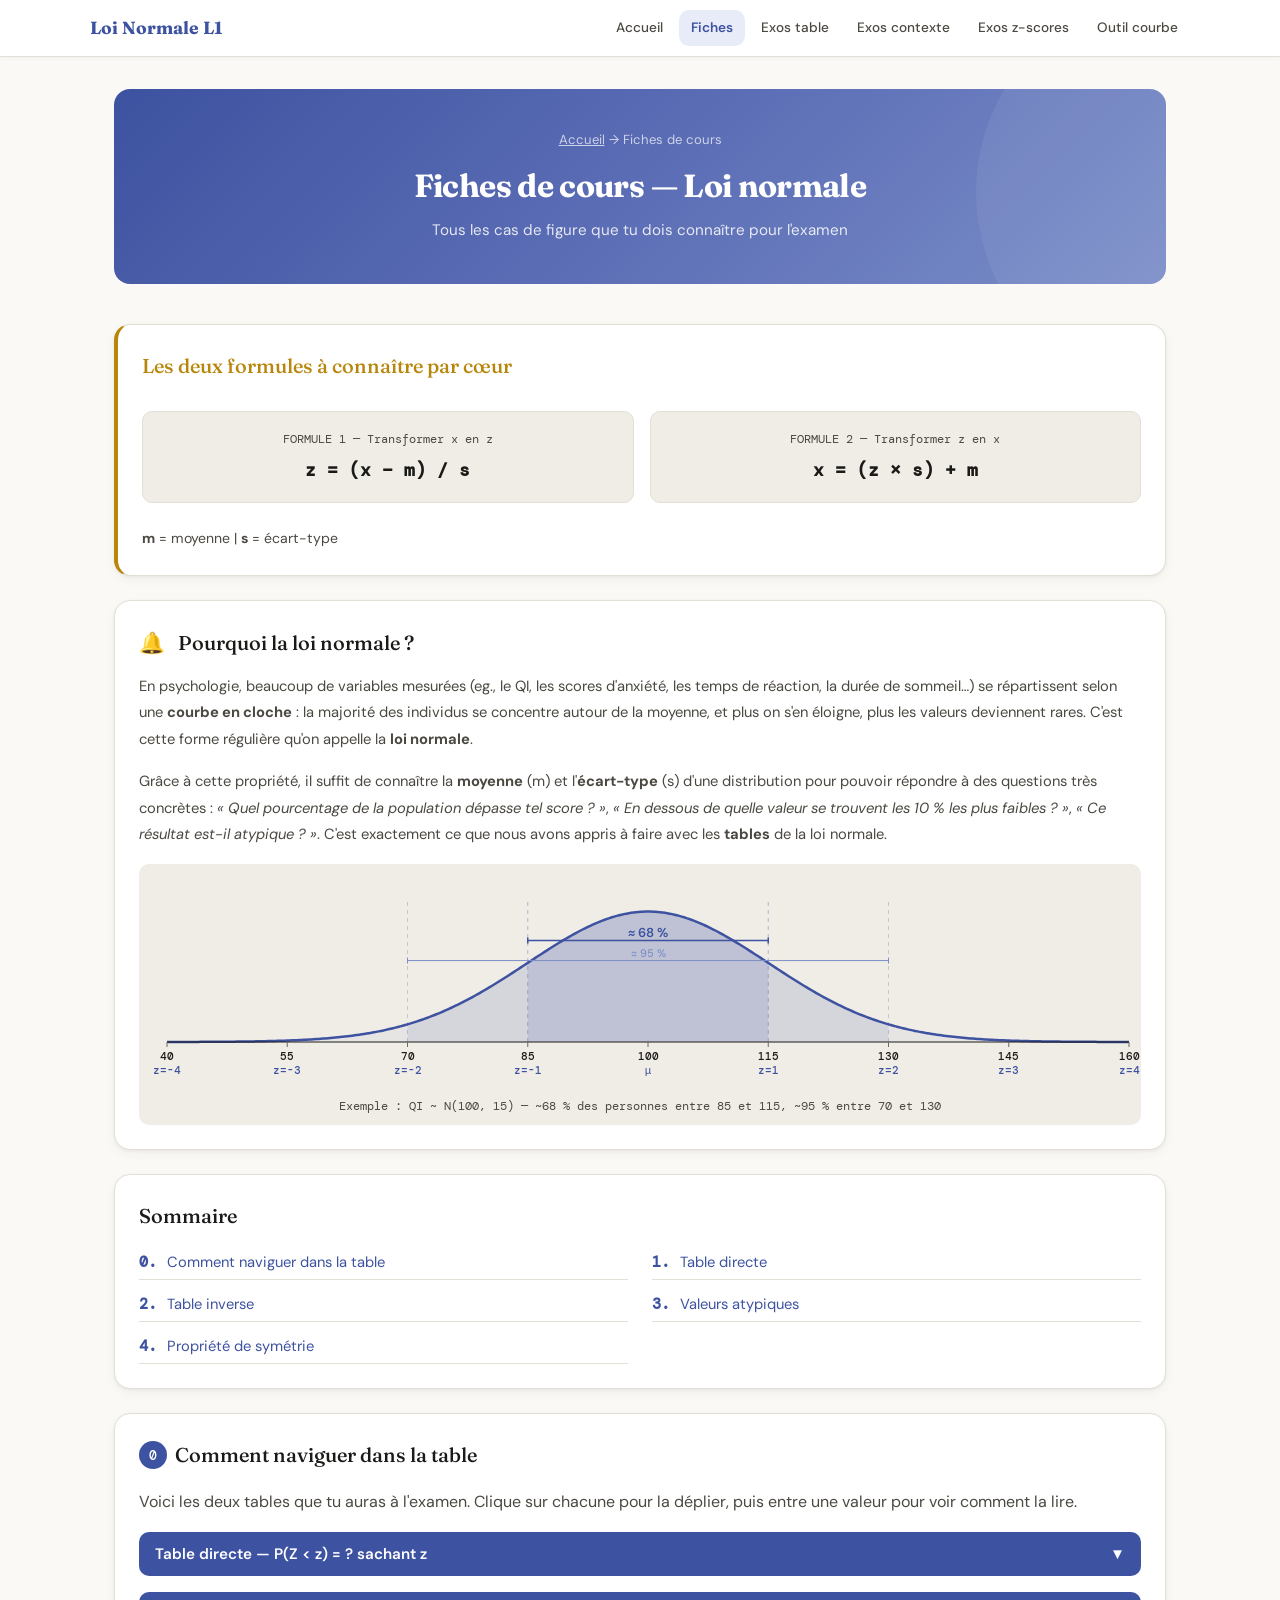
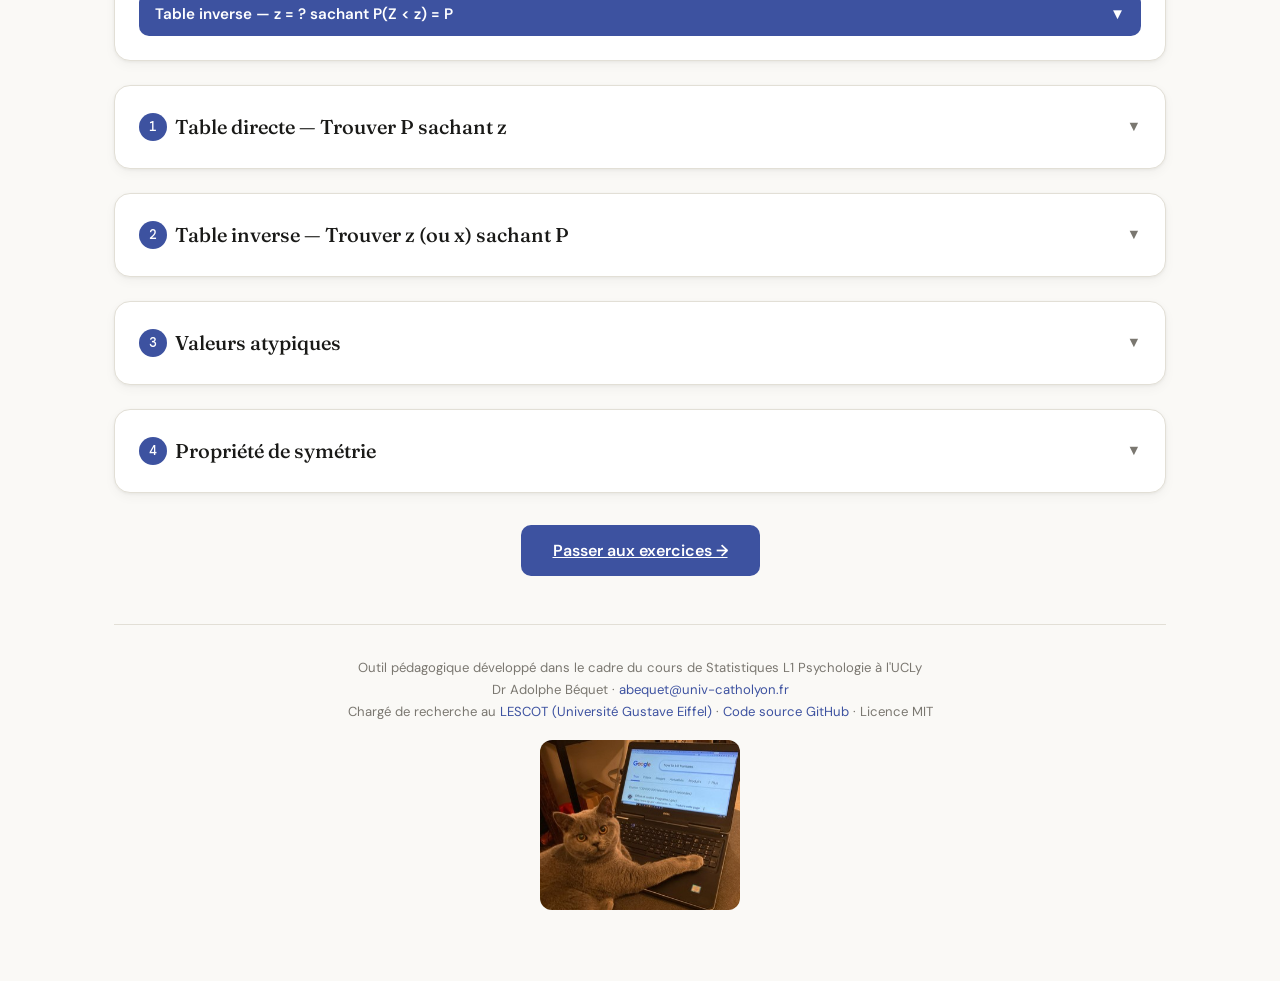
==== commit 08c8ea2d: "Update cours.html" ====
--- a/cours.html
+++ b/cours.html
@@ -573,10 +573,10 @@
 <div style="text-align:center;margin-top:2rem;"><a href="exercices-table.html" class="btn btn-primary" style="font-size:1rem;padding:0.75rem 2rem;">Passer aux exercices →</a></div>
 
 <footer>
-  Outil pédagogique — Statistiques L1 Psychologie — UCLy<br>
+  Outil pédagogique développé dans le cadre du cours de Statistiques L1 Psychologie à l'UCLy<br>
   Dr Adolphe Béquet · <a href="mailto:abequet@univ-catholyon.fr">abequet@univ-catholyon.fr</a><br>
-  <a href="https://github.com/abequet/coursL1psyUCLY">Code source sur GitHub</a> · Licence MIT<br>
-  <img src="chat.jpg" alt="Le chat du prof" style="margin-top:1rem;border-radius:12px;max-width:200px;">
+  Chargé de recherche au <a href="https://pagespro.univ-gustave-eiffel.fr/adolphe-bequet?lang=fr&no_cache=1">LESCOT (Université Gustave Eiffel)</a> · <a href="https://github.com/abequet/coursL1psyUCLY">Code source GitHub</a> · Licence MIT<br>
+  <img src="chat.jpg" alt="Le chat du prof" style="margin-top: 1rem; border-radius: 12px; max-width: 200px;">
 </footer>
 </div>
 
